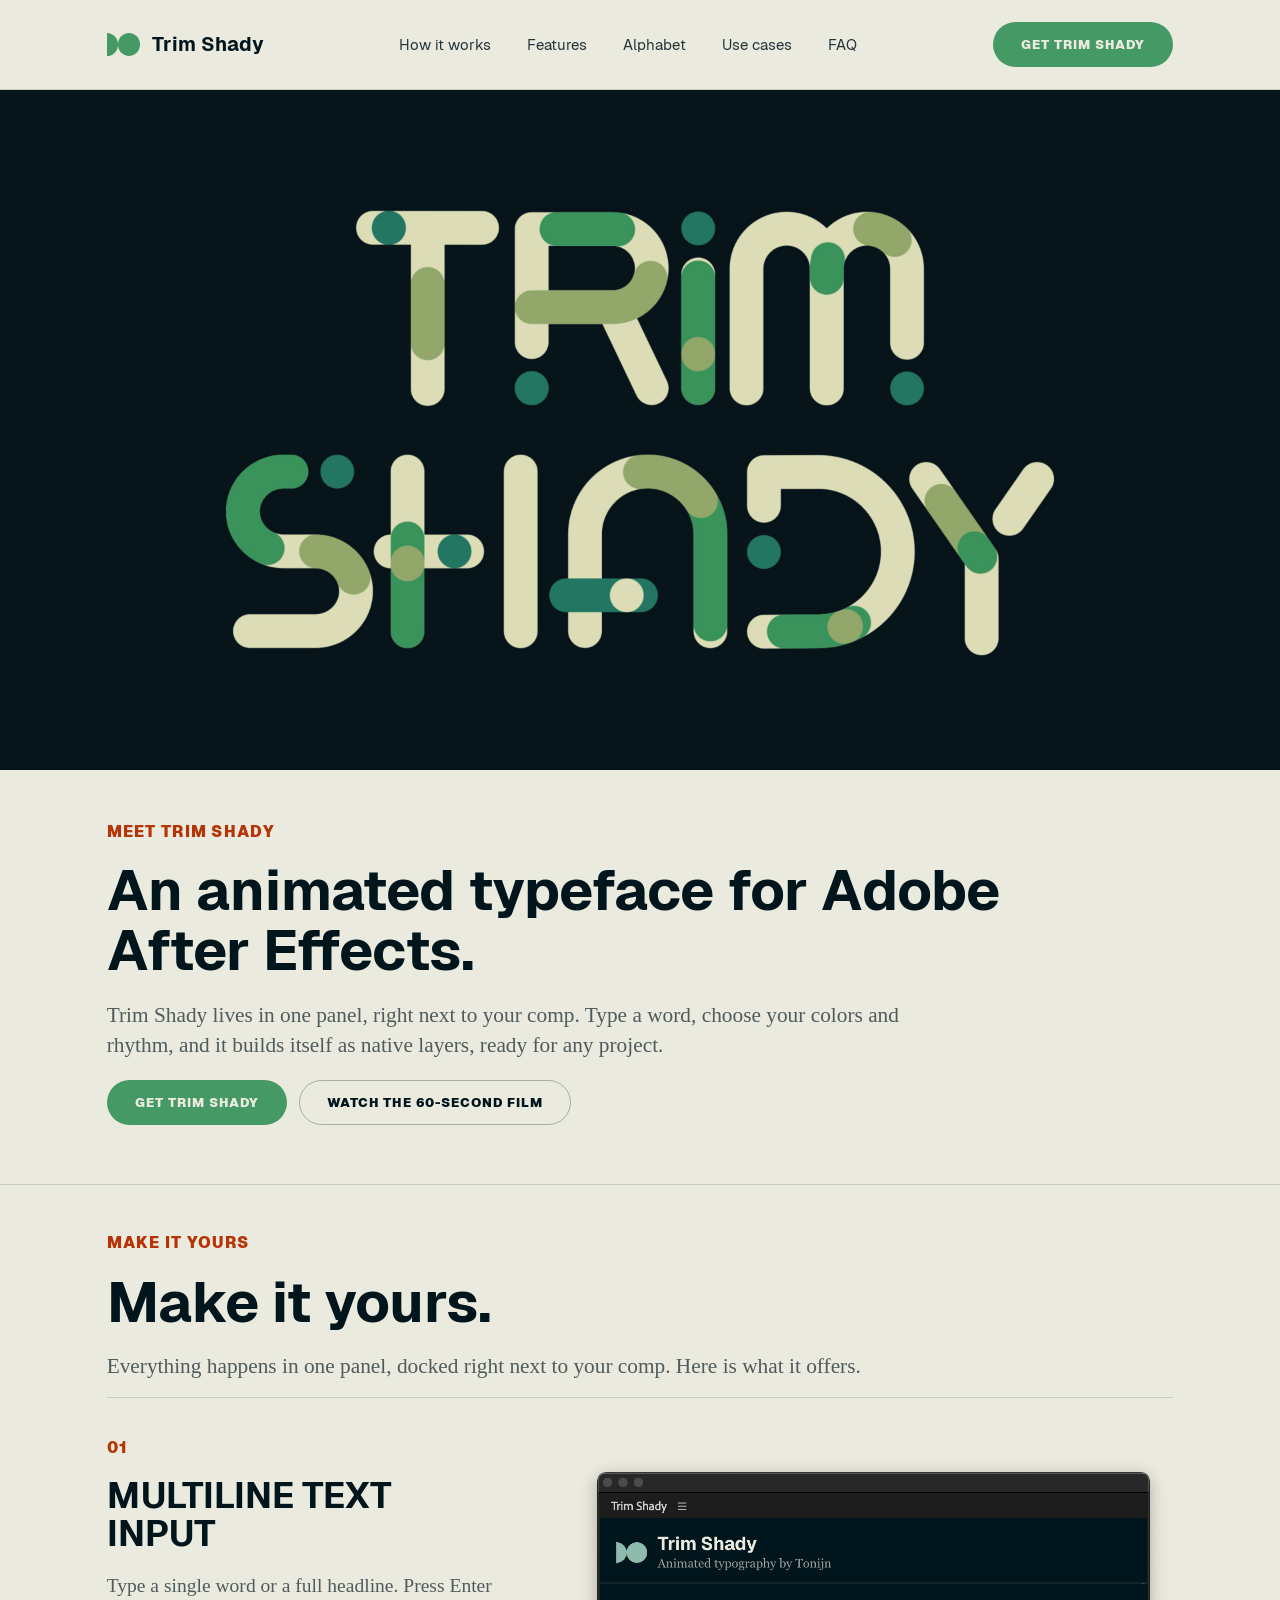
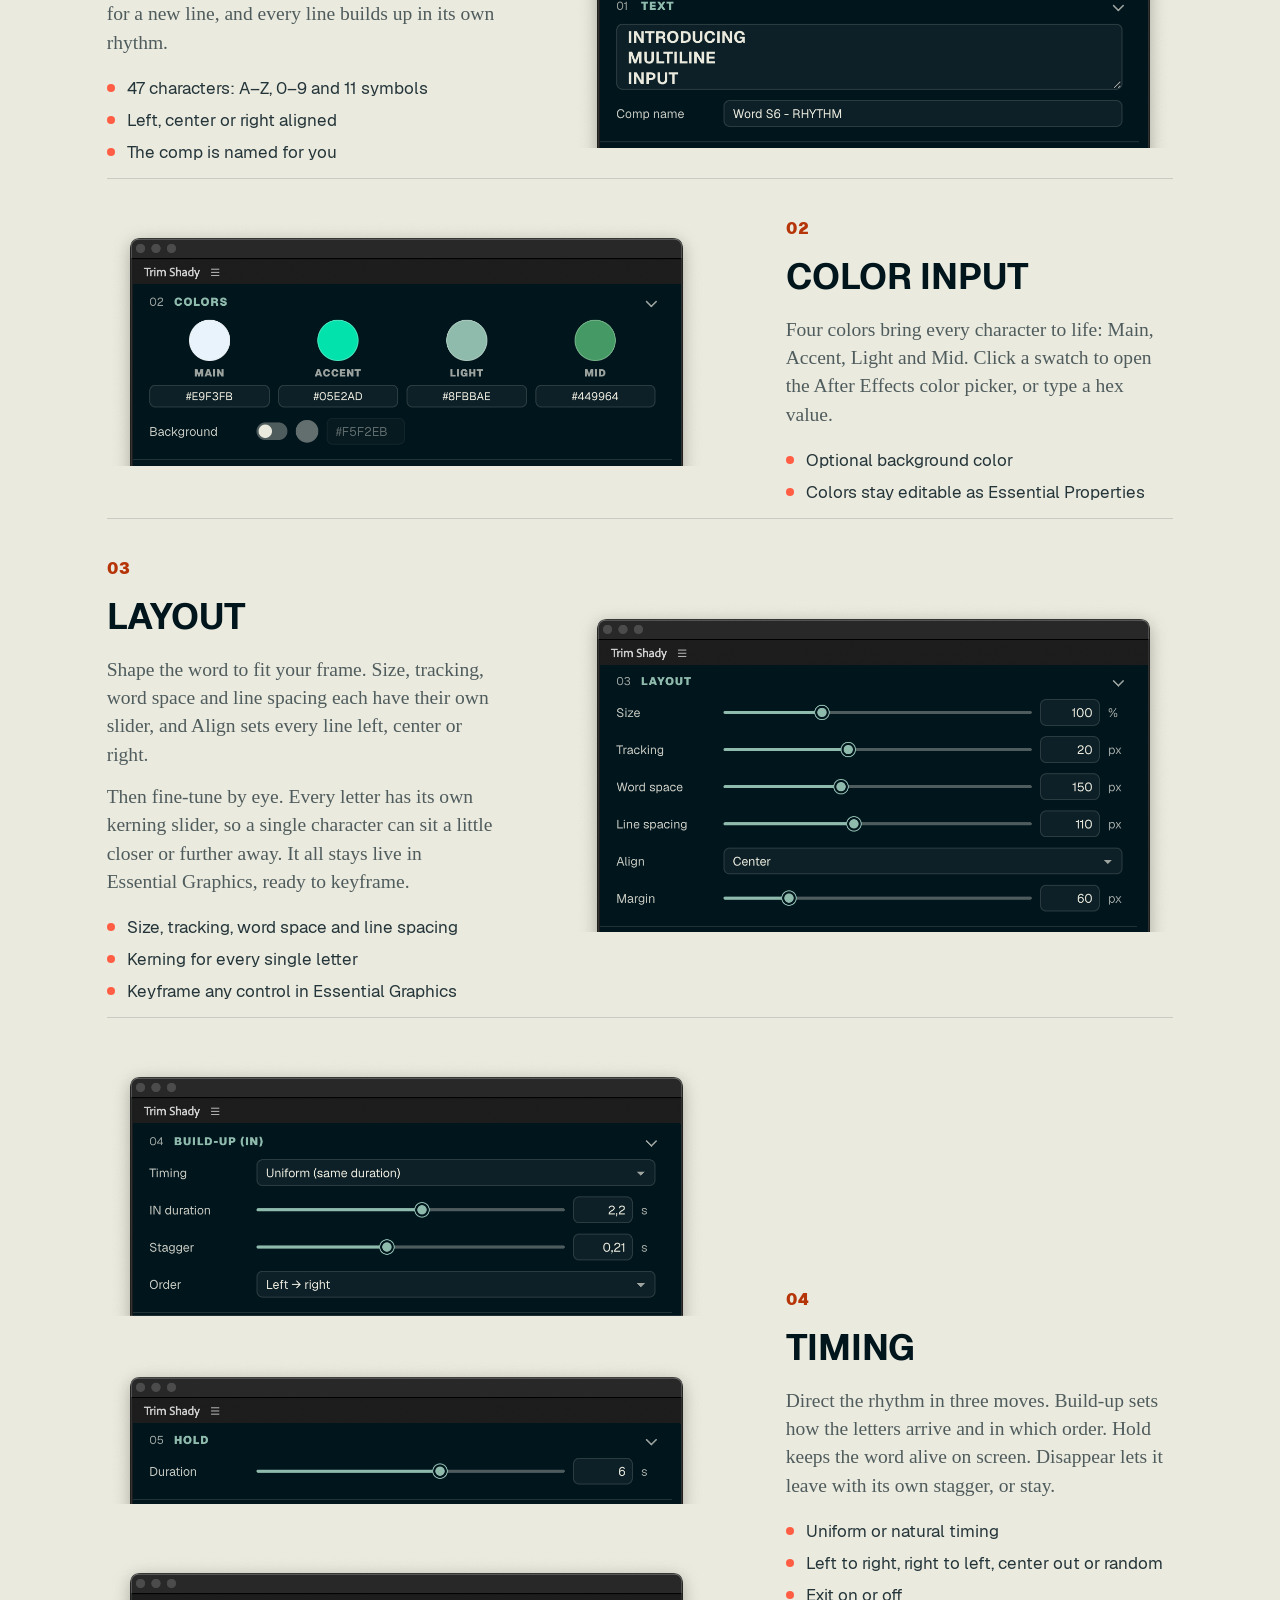
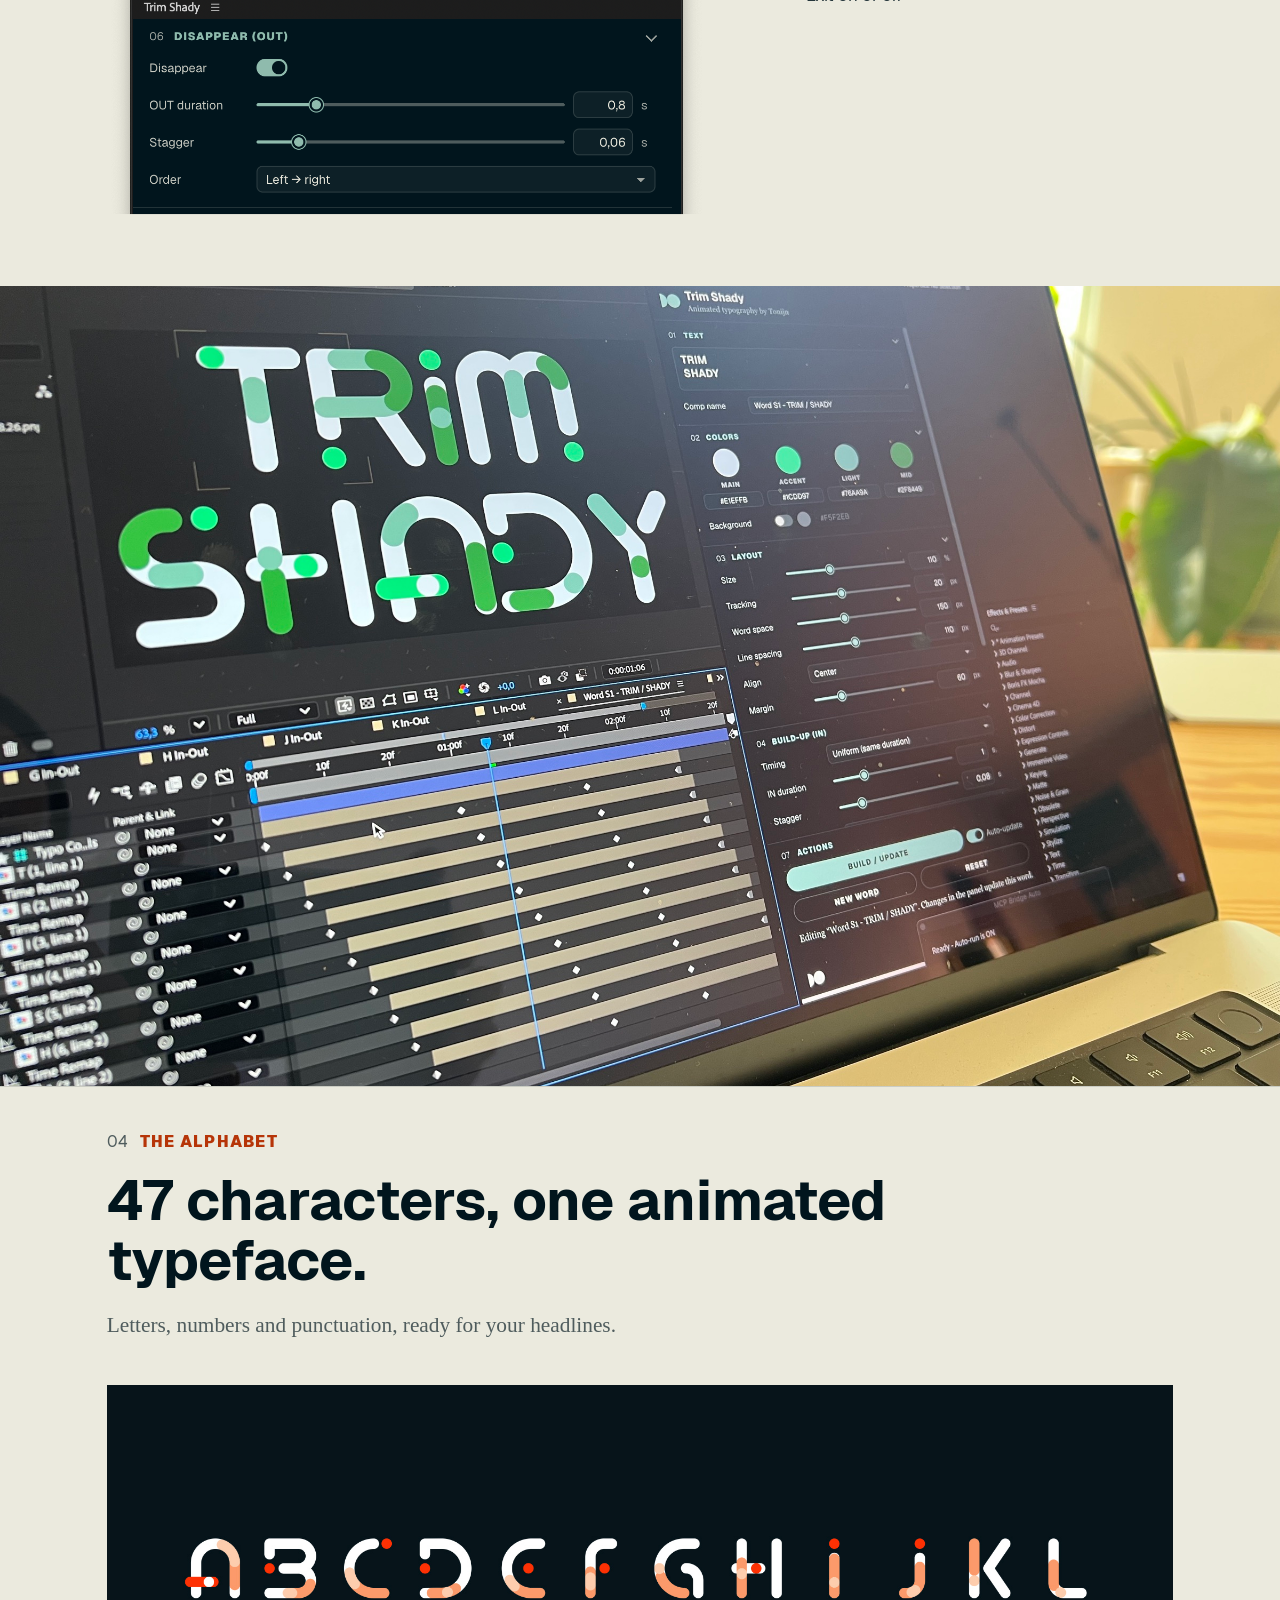
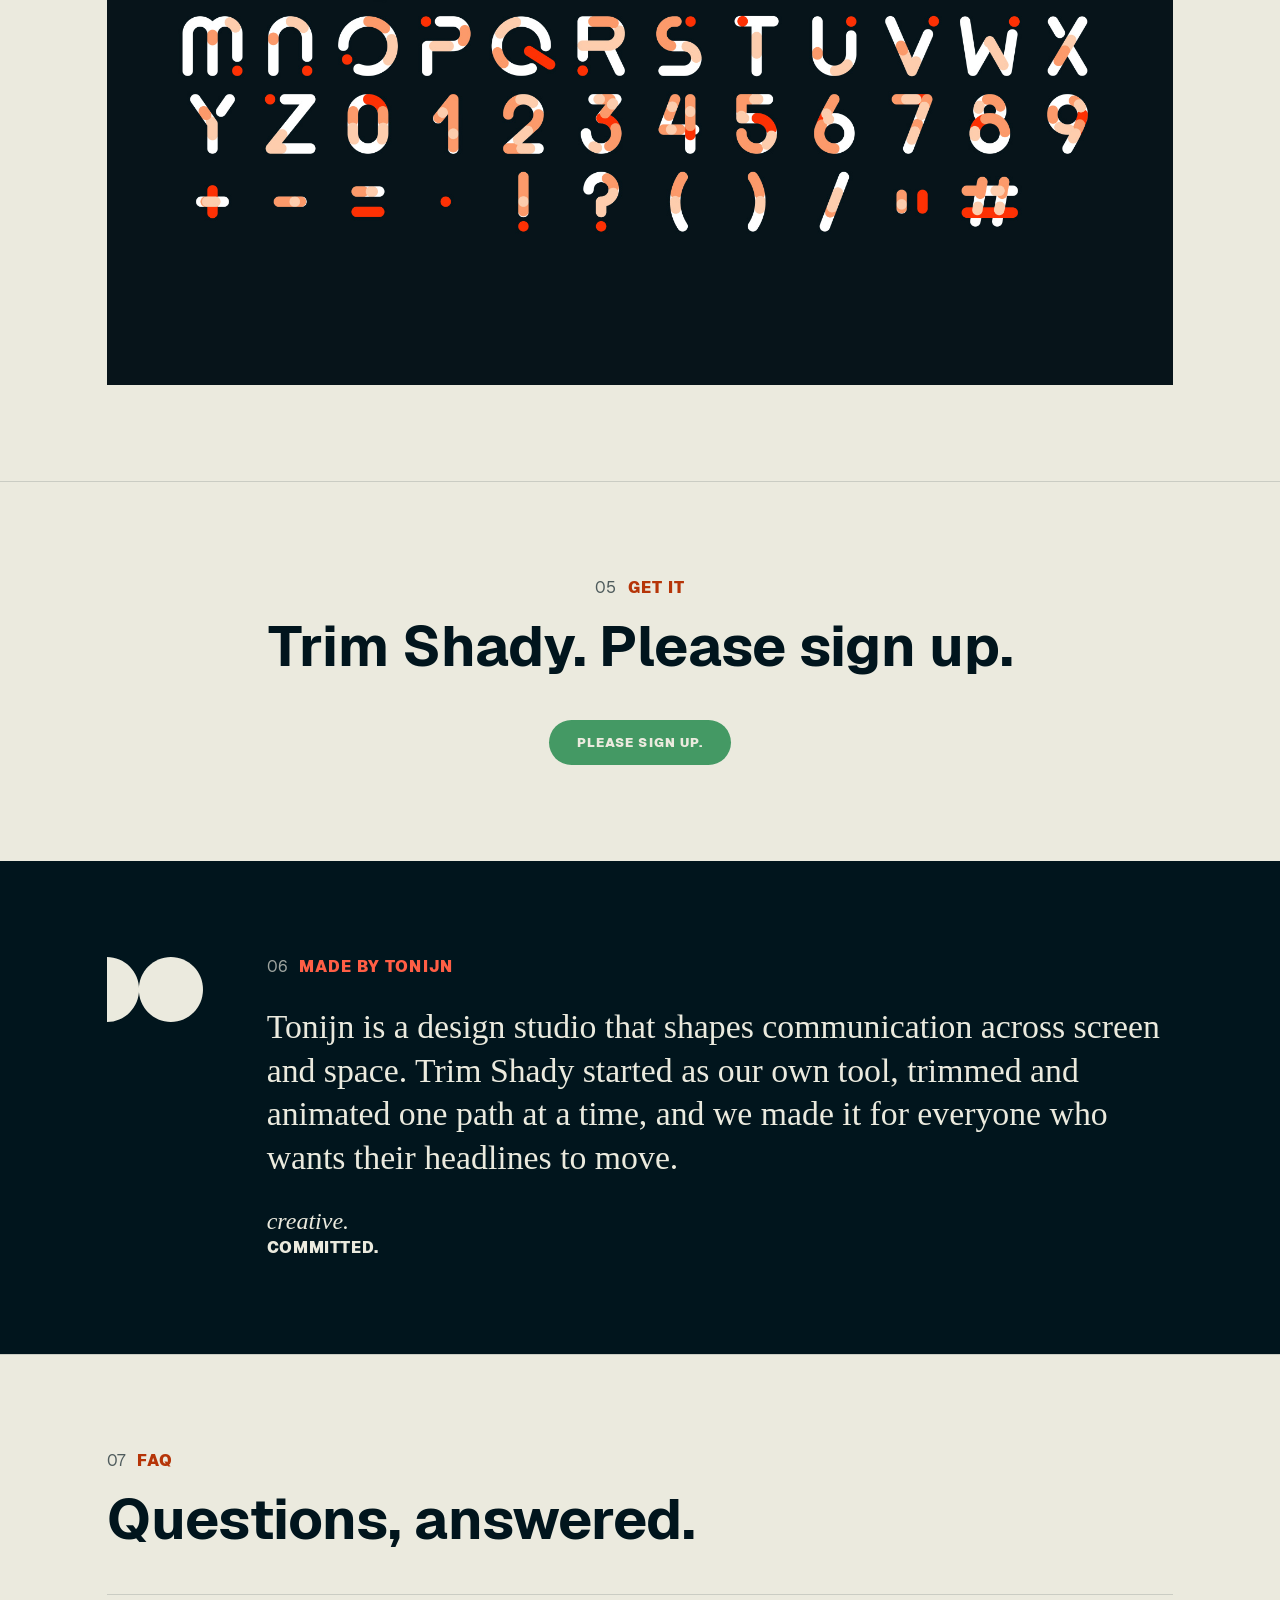
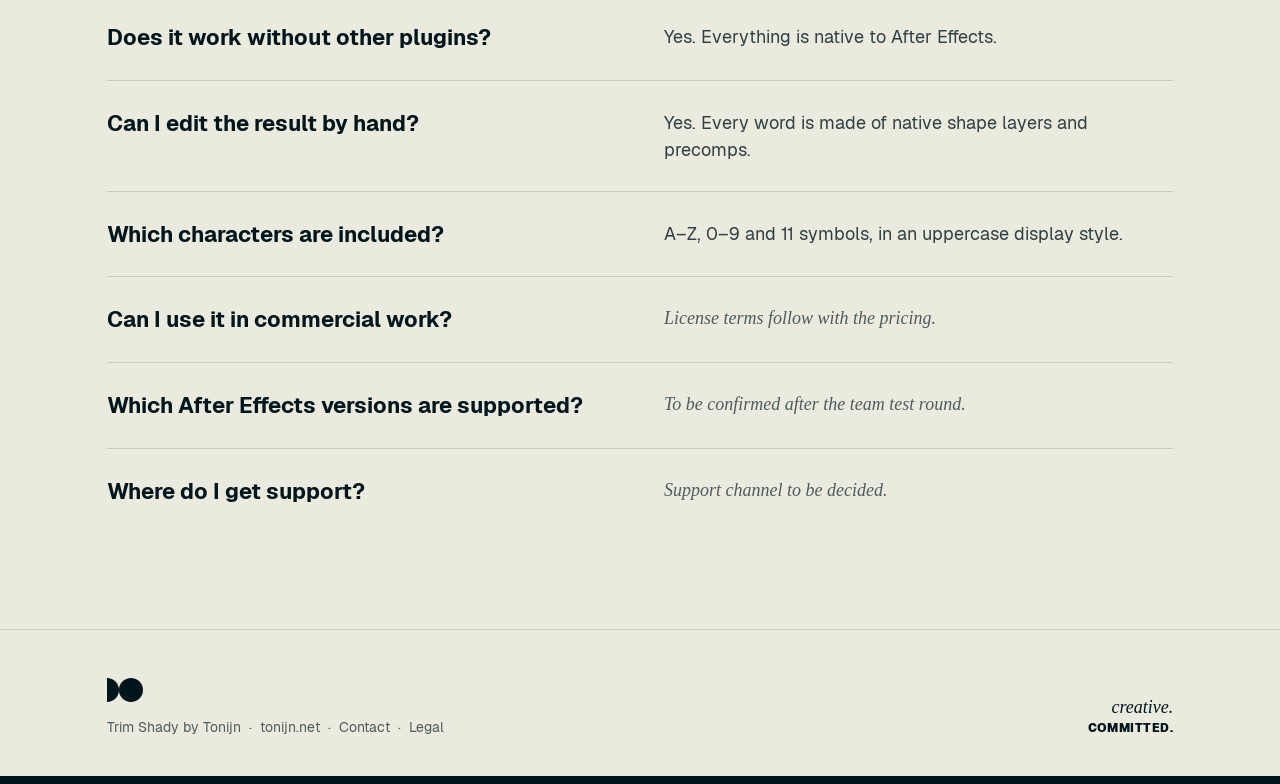
==== index.html @ 3be40950 "Trim Shady landing page prototype (from Figma Draft 02 · Light)" ====
<!doctype html>
<!--
  Trim Shady · landing page (prototype)
  Built from the Figma frame "Trim Shady · Landing page · Draft 02 · Light (default)"
  (file a56UTV2PO87DNn0kcxubo0, node 4075:2). Plain HTML/CSS/JS, no build step:
  open index.html in a browser, or publish the folder as it is (GitHub Pages).

  Scroll animations: add data-reveal="left" | "right" | "up" to an element and
  js/main.js slides it in when it scrolls into view.
  The Vimeo video is set in ONE place: VIMEO_ID at the top of js/main.js.
-->
<html lang="en">
<head>
  <meta charset="utf-8">
  <meta name="viewport" content="width=device-width, initial-scale=1">
  <!-- Prototype for the team: keep it out of search engines until it moves to tonijn.net. -->
  <meta name="robots" content="noindex, nofollow">
  <title>Trim Shady · An animated typeface for Adobe After Effects</title>
  <meta name="description" content="Trim Shady is an animated typeface for Adobe After Effects. Type a word, choose your colors and rhythm, and it builds itself as native layers.">
  <meta property="og:title" content="Trim Shady · An animated typeface for Adobe After Effects">
  <meta property="og:description" content="Type a word, choose your colors and rhythm, and it builds itself as native layers.">
  <meta property="og:image" content="img/hero-poster.jpg">
  <link rel="icon" href="img/do-mark-top.svg" type="image/svg+xml">
  <link rel="preload" href="fonts/Geist-Bold.woff2" as="font" type="font/woff2" crossorigin>
  <link rel="stylesheet" href="css/style.css">
</head>
<body>

  <!-- Top bar (sticky) -->
  <header class="topbar">
    <a class="brand" href="#top" aria-label="Trim Shady, back to top">
      <img src="img/do-mark-top.svg" width="33" height="22" alt="">
      <span>Trim Shady</span>
    </a>
    <nav class="links" aria-label="Sections">
      <a href="#meet">How it works</a>
      <a href="#make-it-yours">Features</a>
      <a href="#alphabet">Alphabet</a>
      <a href="#in-use">Use cases</a>
      <a href="#faq">FAQ</a>
    </nav>
    <a class="button" href="#get-it">Get Trim Shady</a>
  </header>

  <main id="top">

    <!-- 01 Hero: the intro film plays muted in the background (Vimeo). Until a
         video ID is set, or if Vimeo cannot load, the poster image shows. -->
    <section class="hero" aria-label="Trim Shady intro film">
      <div class="hero-media" id="hero-media">
        <img class="hero-poster" src="img/hero-poster.jpg" width="1920" height="1080" alt="The words TRIM SHADY drawn in the Trim Shady animated typeface">
      </div>
    </section>

    <!-- 02 Meet Trim Shady -->
    <section class="section meet" id="meet">
      <div class="head" data-reveal="up">
        <p class="kicker">Meet Trim Shady</p>
        <h1 class="title">An animated typeface for Adobe After Effects.</h1>
        <p class="lead">Trim Shady lives in one panel, right next to your comp. Type a word, choose your colors and rhythm, and it builds itself as native layers, ready for any project.</p>
        <div class="buttons">
          <a class="button" href="#get-it">Get Trim Shady</a>
          <a class="button ghost" id="film-link" href="#" target="_blank" rel="noopener">Watch the 60-second film</a>
        </div>
      </div>
    </section>

    <!-- 03 Make it yours: four chapters, text and panel screenshots alternate
         left and right; each side slides in from its own side. -->
    <section class="section make" id="make-it-yours">
      <div class="head" data-reveal="up">
        <p class="kicker">Make it yours</p>
        <h2 class="title">Make it yours.</h2>
        <p class="lead narrow">Everything happens in one panel, docked right next to your comp. Here is what it offers.</p>
      </div>

      <article class="chapter">
        <div class="chapter-text" data-reveal="left">
          <p class="number">01</p>
          <h3>Multiline text input</h3>
          <p>Type a single word or a full headline. Press Enter for a new line, and every line builds up in its own rhythm.</p>
          <ul class="points">
            <li>47 characters: A–Z, 0–9 and 11 symbols</li>
            <li>Left, center or right aligned</li>
            <li>The comp is named for you</li>
          </ul>
        </div>
        <div class="chapter-images" data-reveal="right">
          <img src="img/ui-text.png" width="1162" height="572" alt="The Text group of the Trim Shady panel" loading="lazy">
        </div>
      </article>

      <article class="chapter flip">
        <div class="chapter-images" data-reveal="left">
          <img src="img/ui-color.png" width="1162" height="550" alt="The Colors group with the four color roles" loading="lazy">
        </div>
        <div class="chapter-text" data-reveal="right">
          <p class="number">02</p>
          <h3>Color input</h3>
          <p>Four colors bring every character to life: Main, Accent, Light and Mid. Click a swatch to open the After Effects color picker, or type a hex value.</p>
          <ul class="points">
            <li>Optional background color</li>
            <li>Colors stay editable as Essential Properties</li>
          </ul>
        </div>
      </article>

      <article class="chapter">
        <div class="chapter-text" data-reveal="left">
          <p class="number">03</p>
          <h3>Layout</h3>
          <p>Shape the word to fit your frame. Size, tracking, word space and line spacing each have their own slider, and Align sets every line left, center or right.</p>
          <p>Then fine-tune by eye. Every letter has its own kerning slider, so a single character can sit a little closer or further away. It all stays live in Essential Graphics, ready to keyframe.</p>
          <ul class="points">
            <li>Size, tracking, word space and line spacing</li>
            <li>Kerning for every single letter</li>
            <li>Keyframe any control in Essential Graphics</li>
          </ul>
        </div>
        <div class="chapter-images" data-reveal="right">
          <img src="img/ui-layout.png" width="1162" height="700" alt="The Layout group with its sliders" loading="lazy">
        </div>
      </article>

      <article class="chapter flip">
        <div class="chapter-images stack" data-reveal="left">
          <img src="img/ui-build-up.png" width="1162" height="550" alt="The Build-up group" loading="lazy">
          <img src="img/ui-hold.png" width="1162" height="350" alt="The Hold group" loading="lazy">
          <img src="img/ui-disappear.png" width="1162" height="550" alt="The Disappear group" loading="lazy">
        </div>
        <div class="chapter-text" data-reveal="right">
          <p class="number">04</p>
          <h3>Timing</h3>
          <p>Direct the rhythm in three moves. Build-up sets how the letters arrive and in which order. Hold keeps the word alive on screen. Disappear lets it leave with its own stagger, or stay.</p>
          <ul class="points">
            <li>Uniform or natural timing</li>
            <li>Left to right, right to left, center out or random</li>
            <li>Exit on or off</li>
          </ul>
        </div>
      </article>
    </section>

    <!-- Full-width photo: Trim Shady at work -->
    <section class="photo" id="in-use" aria-label="Trim Shady at work">
      <img src="img/photo-studio.jpg" width="2400" height="1800" alt="Trim Shady at work in After Effects on a studio screen" loading="lazy" data-reveal="up">
    </section>

    <!-- 04 The alphabet -->
    <section class="section alphabet" id="alphabet">
      <div class="head" data-reveal="up">
        <p class="kicker"><span class="kicker-num">04</span>The alphabet</p>
        <h2 class="title">47 characters, one animated typeface.</h2>
        <p class="lead narrow">Letters, numbers and punctuation, ready for your headlines.</p>
      </div>
      <img class="alphabet-img" src="img/alphabet.jpg" width="1920" height="1080" alt="All 47 characters of the Trim Shady alphabet: A to Z, 0 to 9 and 11 symbols" loading="lazy" data-reveal="up">
    </section>

    <!-- 05 Get it: the sign-up form (Kit) comes here in the next step. -->
    <section class="section get" id="get-it">
      <div class="head center" data-reveal="up">
        <p class="kicker"><span class="kicker-num">05</span>Get it</p>
        <h2 class="title">Trim Shady. Please sign up.</h2>
      </div>
      <div class="signup" id="signup" data-reveal="up">
        <!-- Placeholder until the Kit form is embedded. -->
        <a class="button" href="#signup">Please sign up.</a>
      </div>
    </section>

    <!-- 06 Made by Tonijn (ink band) -->
    <section class="section tonijn" aria-labelledby="tonijn-kicker">
      <img class="tonijn-mark" src="img/do-mark-tonijn.svg" width="96" height="64" alt="" data-reveal="left">
      <div class="tonijn-copy" data-reveal="right">
        <p class="kicker" id="tonijn-kicker"><span class="kicker-num">06</span>Made by Tonijn</p>
        <p class="statement">Tonijn is a design studio that shapes communication across screen and space. Trim Shady started as our own tool, trimmed and animated one path at a time, and we made it for everyone who wants their headlines to move.</p>
        <p class="signature"><em>creative.</em><strong>COMMITTED.</strong></p>
      </div>
    </section>

    <!-- 07 FAQ -->
    <section class="section faq" id="faq">
      <div class="head" data-reveal="up">
        <p class="kicker"><span class="kicker-num">07</span>FAQ</p>
        <h2 class="title">Questions, answered.</h2>
      </div>
      <dl class="faq-list" data-reveal="up">
        <div><dt>Does it work without other plugins?</dt><dd>Yes. Everything is native to After Effects.</dd></div>
        <div><dt>Can I edit the result by hand?</dt><dd>Yes. Every word is made of native shape layers and precomps.</dd></div>
        <div><dt>Which characters are included?</dt><dd>A–Z, 0–9 and 11 symbols, in an uppercase display style.</dd></div>
        <div><dt>Can I use it in commercial work?</dt><dd class="tbd">License terms follow with the pricing.</dd></div>
        <div><dt>Which After Effects versions are supported?</dt><dd class="tbd">To be confirmed after the team test round.</dd></div>
        <div><dt>Where do I get support?</dt><dd class="tbd">Support channel to be decided.</dd></div>
      </dl>
    </section>
  </main>

  <footer class="footer">
    <div class="footer-left">
      <img src="img/do-mark-footer.svg" width="36" height="24" alt="">
      <p>Trim Shady by Tonijn &nbsp;·&nbsp; <a href="https://tonijn.net">tonijn.net</a> &nbsp;·&nbsp; Contact &nbsp;·&nbsp; Legal</p>
    </div>
    <p class="signature small"><em>creative.</em><strong>COMMITTED.</strong></p>
  </footer>
  <div class="bottom-bar" aria-hidden="true"></div>

  <script src="js/main.js"></script>
</body>
</html>
---- css/style.css ----
/* ---------------------------------------------------------------------------
   Trim Shady · landing page styles
   Values come from the Figma frame "Draft 02 · Light (default)" (1440 px wide,
   120 px side margins). Colors are the Tonijn ID variables in the frame's light
   mode; the names follow the Figma variables.
   --------------------------------------------------------------------------- */

@font-face { font-family: "Geist"; src: url("../fonts/Geist-Regular.woff2") format("woff2"); font-weight: 400; font-display: swap; }
@font-face { font-family: "Geist"; src: url("../fonts/Geist-Bold.woff2") format("woff2"); font-weight: 700; font-display: swap; }
@font-face { font-family: "Geist"; src: url("../fonts/Geist-Black.woff2") format("woff2"); font-weight: 900; font-display: swap; }

:root {
  --paper: #ebeade;        /* Neutral/white: page background */
  --ink: #01151d;          /* Neutral/900: text, the Tonijn band */
  --grey: #4f5c5d;         /* Neutral/700: body copy */
  --coral-deep: #b63508;   /* Red/700: kickers and numbers */
  --coral: #ff5e45;        /* Red/400: bullets */
  --green: #449964;        /* Green/700: buttons, DO mark */
  --line: rgba(1, 21, 29, 0.14);
  --ink-85: rgba(1, 21, 29, 0.85);
  --ink-80: rgba(1, 21, 29, 0.8);

  --gutter: clamp(20px, 8.333vw, 120px);   /* 120 px at 1440 */
  --max: 1440px;
  --sans: "Geist", system-ui, -apple-system, "Segoe UI", sans-serif;
  --serif: Georgia, "Times New Roman", serif;
}

* { box-sizing: border-box; }
html { scroll-behavior: smooth; scroll-padding-top: 96px; }
body {
  margin: 0;
  background: var(--paper);
  color: var(--ink);
  font-family: var(--sans);
  -webkit-font-smoothing: antialiased;
  overflow-x: hidden;   /* the slide-in animations start outside the viewport */
}
img { display: block; max-width: 100%; height: auto; }
a { color: inherit; }
h1, h2, h3, p, ul, dl, dd { margin: 0; }

/* ---- Buttons ------------------------------------------------------------- */
.button {
  display: inline-block;
  padding: 16px 28px;
  border-radius: 999px;
  background: var(--green);
  color: var(--paper);
  font: 900 13px/1 var(--sans);
  letter-spacing: 0.08em;
  text-transform: uppercase;
  text-decoration: none;
  white-space: nowrap;
  transition: transform 0.2s ease, background 0.2s ease;
}
.button:hover { transform: translateY(-2px); background: #3a8657; }
.button.ghost { background: transparent; color: var(--ink); border: 1px solid rgba(1, 21, 29, 0.28); padding: 15px 27px; }
.button.ghost:hover { background: rgba(1, 21, 29, 0.05); }

/* ---- Top bar ------------------------------------------------------------- */
.topbar {
  position: sticky; top: 0; z-index: 10;
  display: flex; align-items: center; justify-content: space-between; gap: 24px;
  padding: 22px var(--gutter);
  background: var(--paper);
  border-bottom: 1px solid var(--line);
}
.brand { display: flex; align-items: center; gap: 12px; text-decoration: none; font: 700 20px/1 var(--sans); }
.links { display: flex; gap: 36px; font-size: 15px; color: var(--ink-85); }
.links a { text-decoration: none; }
.links a:hover { color: var(--ink); text-decoration: underline; text-underline-offset: 4px; }

/* ---- Hero ---------------------------------------------------------------- */
.hero { background: var(--ink); }
.hero-media { position: relative; height: min(680px, 56.25vw); overflow: hidden; }
.hero-poster, .hero-media iframe {
  position: absolute; top: 50%; left: 50%;
  width: 100%; height: 100%;
  object-fit: cover;
  transform: translate(-50%, -50%);
}
/* Vimeo's background player keeps 16:9; make it cover the hero like the poster. */
.hero-media iframe { border: 0; width: max(100%, 177.78vh); height: max(100%, 56.25vw); pointer-events: none; }
.hero-media.playing .hero-poster { opacity: 0; transition: opacity 0.6s ease; }

/* ---- Sections ------------------------------------------------------------ */
.section { padding: 96px var(--gutter); border-top: 1px solid var(--line); max-width: none; }
.hero + .section { border-top: 0; }
.meet { padding-top: 52px; padding-bottom: 59px; }
.make { padding-top: 48px; padding-bottom: 48px; }
.alphabet { padding-top: 45px; }

.head { display: flex; flex-direction: column; gap: 20px; align-items: flex-start; }
.head.center { align-items: center; text-align: center; }
.kicker {
  display: flex; gap: 12px;
  font: 900 16px/1.2 var(--sans);
  letter-spacing: 0.08em; text-transform: uppercase;
  color: var(--coral-deep);
}
.kicker-num { font-weight: 400; letter-spacing: 0; color: var(--grey); }
.title { font: 700 clamp(40px, 4.444vw, 64px)/1.05 var(--sans); max-width: 1000px; }
.lead { font: 400 clamp(19px, 1.667vw, 24px)/1.4 var(--serif); color: var(--grey); max-width: 820px; }
.lead.narrow { max-width: 760px; }
.buttons { display: flex; flex-wrap: wrap; gap: 12px; }

/* ---- Make it yours: chapters --------------------------------------------- */
.make .head { margin-bottom: 15px; }
.chapter {
  display: flex; align-items: center; gap: 80px;
  padding-top: 40px; margin-top: 15px;
  border-top: 1px solid var(--line);
}
.chapter-text { flex: 0 1 440px; display: flex; flex-direction: column; gap: 20px; }
.chapter-images { flex: 0 1 680px; display: flex; flex-direction: column; gap: 16px; }
.chapter .number { font: 900 16px/1.2 var(--sans); letter-spacing: 0.06em; color: var(--coral-deep); }
.chapter h3 { font: 700 clamp(30px, 2.778vw, 40px)/1.05 var(--sans); text-transform: uppercase; }
.chapter-text > p:not(.number) { font: 400 clamp(18px, 1.528vw, 22px)/1.45 var(--serif); color: var(--grey); }
.chapter-text > p + p:not(.number) { margin-top: -6px; }   /* paragraphs in one block: 14 px apart */
.points { list-style: none; padding: 0; display: flex; flex-direction: column; gap: 10px; font-size: 17px; color: var(--ink-85); }
.points li { display: flex; align-items: center; gap: 12px; }
.points li::before { content: ""; flex: none; width: 8px; height: 8px; border-radius: 50%; background: var(--coral); }

/* ---- Photo --------------------------------------------------------------- */
.photo { height: min(800px, 75vw); overflow: hidden; }
.photo img { width: 100%; height: 100%; object-fit: cover; }

/* ---- Alphabet ------------------------------------------------------------ */
.alphabet { display: flex; flex-direction: column; gap: 44px; }
.alphabet-img { width: 100%; max-width: 1200px; }

/* ---- Get it -------------------------------------------------------------- */
.get { display: flex; flex-direction: column; align-items: center; gap: 44px; }

/* ---- Made by Tonijn (ink band) ------------------------------------------- */
.tonijn { display: flex; gap: 64px; align-items: flex-start; background: var(--ink); color: var(--paper); border-top: 0; }
.tonijn-mark { flex: none; }
.tonijn-copy { display: flex; flex-direction: column; gap: 28px; }
.tonijn .kicker-num { color: #9da39e; }
.tonijn .kicker { color: var(--coral); }
.statement { font: 400 clamp(26px, 2.639vw, 38px)/1.3 var(--serif); }
.signature { display: flex; flex-direction: column; gap: 2px; line-height: 1.1; }
.signature em { font: italic 24px var(--serif); }
.signature strong { font: 900 16px var(--sans); letter-spacing: 0.04em; }
.signature.small { align-items: flex-end; }
.signature.small em { font-size: 18px; }
.signature.small strong { font-size: 12px; }

/* ---- FAQ ----------------------------------------------------------------- */
.faq { display: flex; flex-direction: column; gap: 44px; }
.faq-list > div { display: flex; gap: 48px; padding: 28px 0; border-top: 1px solid var(--line); }
.faq-list dt { flex: 1 1 0; font: 700 22px/1.3 var(--sans); }
.faq-list dd { flex: 1 1 0; font: 400 18px/1.5 var(--sans); color: var(--ink-80); }
.faq-list dd.tbd { font: italic 18px/1.5 var(--serif); color: var(--grey); }

/* ---- Footer -------------------------------------------------------------- */
.footer {
  display: flex; align-items: flex-end; justify-content: space-between; gap: 24px;
  padding: 48px var(--gutter) 40px;
  border-top: 1px solid var(--line);
}
.footer-left { display: flex; flex-direction: column; gap: 16px; font-size: 14px; color: var(--grey); }
.footer a { text-decoration: none; }
.footer a:hover { text-decoration: underline; }
.bottom-bar { height: 8px; background: var(--ink); }

/* ---- Scroll reveal --------------------------------------------------------
   Elements with data-reveal start shifted and transparent; js/main.js adds
   .is-visible when they scroll into view. Without JavaScript, or with reduced
   motion, everything is simply visible (the .js class is set by main.js). */
.js [data-reveal] { opacity: 0; transition: opacity 0.8s ease, transform 0.8s cubic-bezier(0.2, 0.7, 0.2, 1); }
.js [data-reveal="left"]  { transform: translateX(-80px); }
.js [data-reveal="right"] { transform: translateX(80px); }
.js [data-reveal="up"]    { transform: translateY(60px); }
.js [data-reveal].is-visible { opacity: 1; transform: none; }
@media (prefers-reduced-motion: reduce) {
  html { scroll-behavior: auto; }
  .js [data-reveal] { opacity: 1; transform: none; transition: none; }
}

/* ---- Smaller screens ------------------------------------------------------ */
@media (max-width: 1100px) {
  .links { display: none; }
  .chapter { gap: 48px; }
}
@media (max-width: 800px) {
  .chapter, .chapter.flip { flex-direction: column; align-items: stretch; gap: 32px; }
  .chapter.flip .chapter-text { order: -1; }   /* text first on phones */
  .chapter-text, .chapter-images { flex: none; }
  .tonijn { flex-direction: column; gap: 32px; }
  .faq-list > div { flex-direction: column; gap: 8px; }
  .footer { flex-direction: column; align-items: flex-start; }
  .signature.small { align-items: flex-start; }
  .topbar .button { padding: 12px 18px; }
  /* On phones, slide everything in from below: side slides look cramped. */
  .js [data-reveal="left"], .js [data-reveal="right"] { transform: translateY(40px); }
}
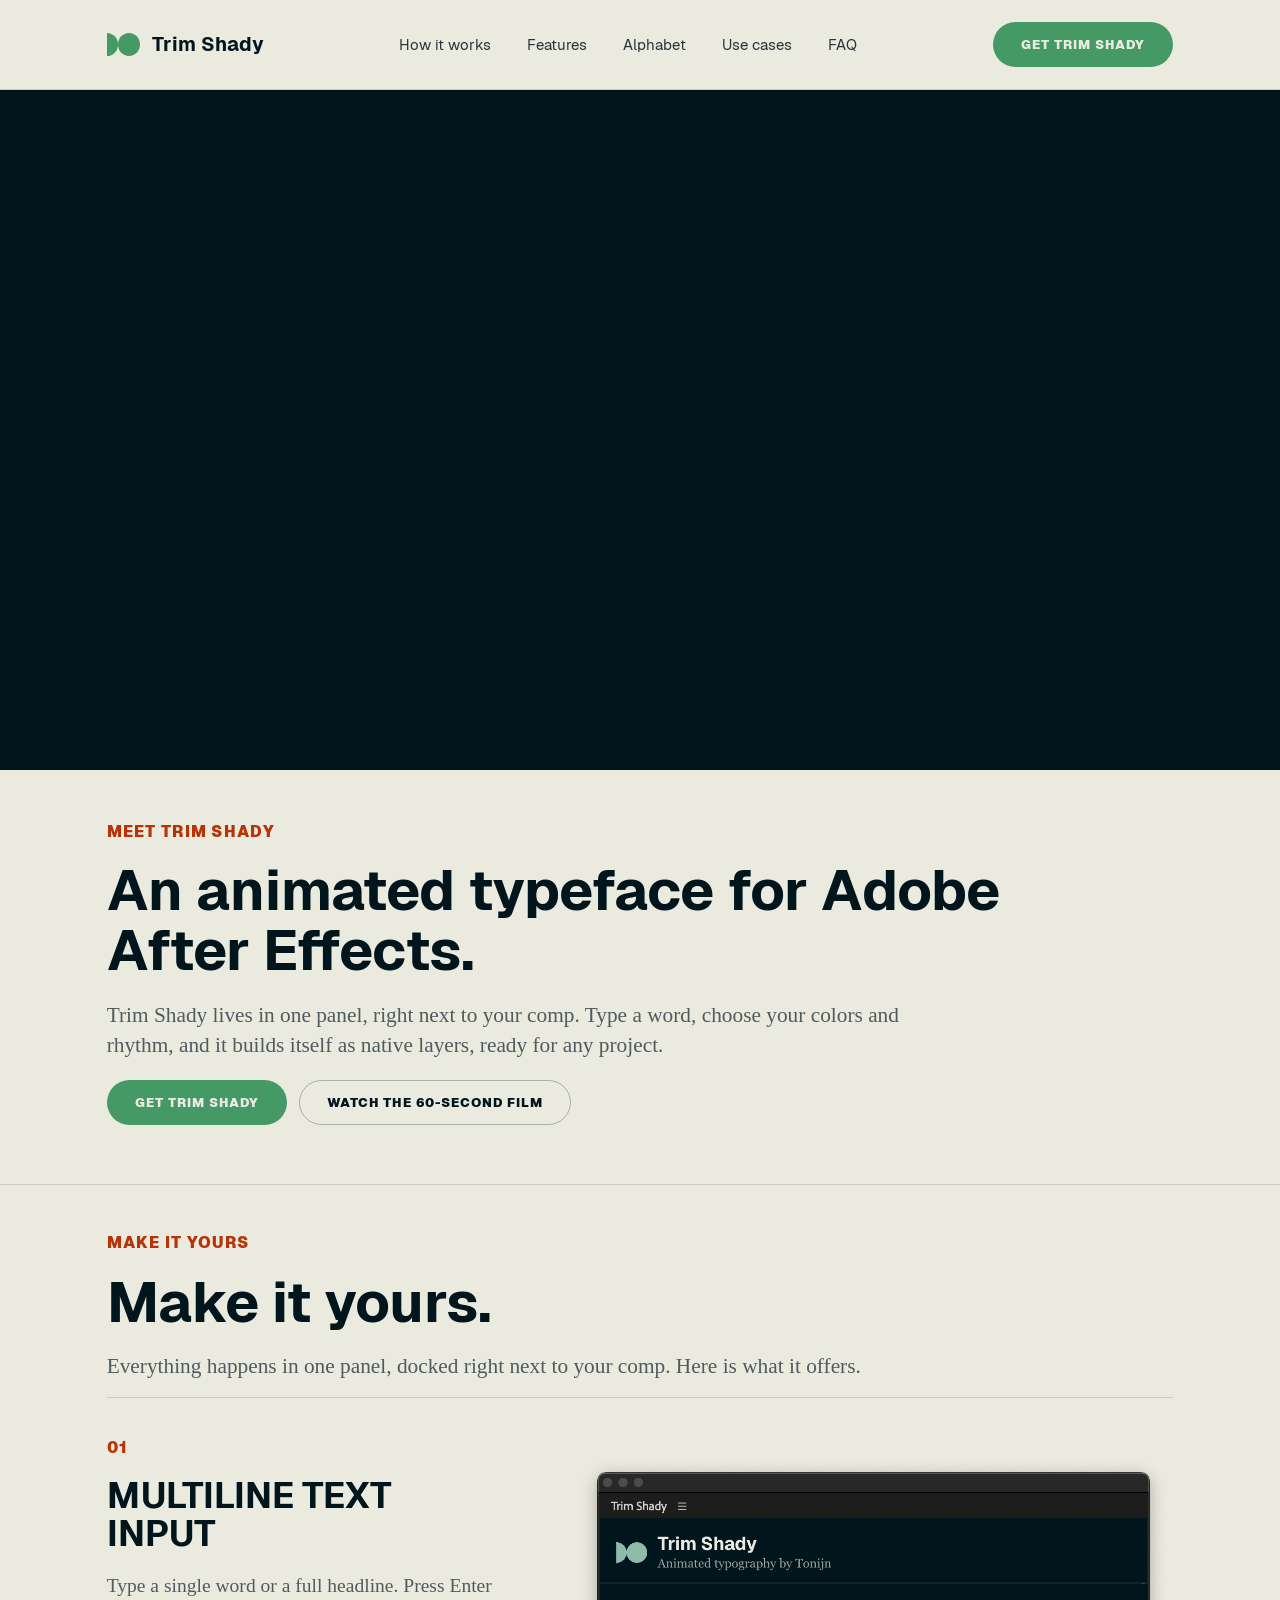
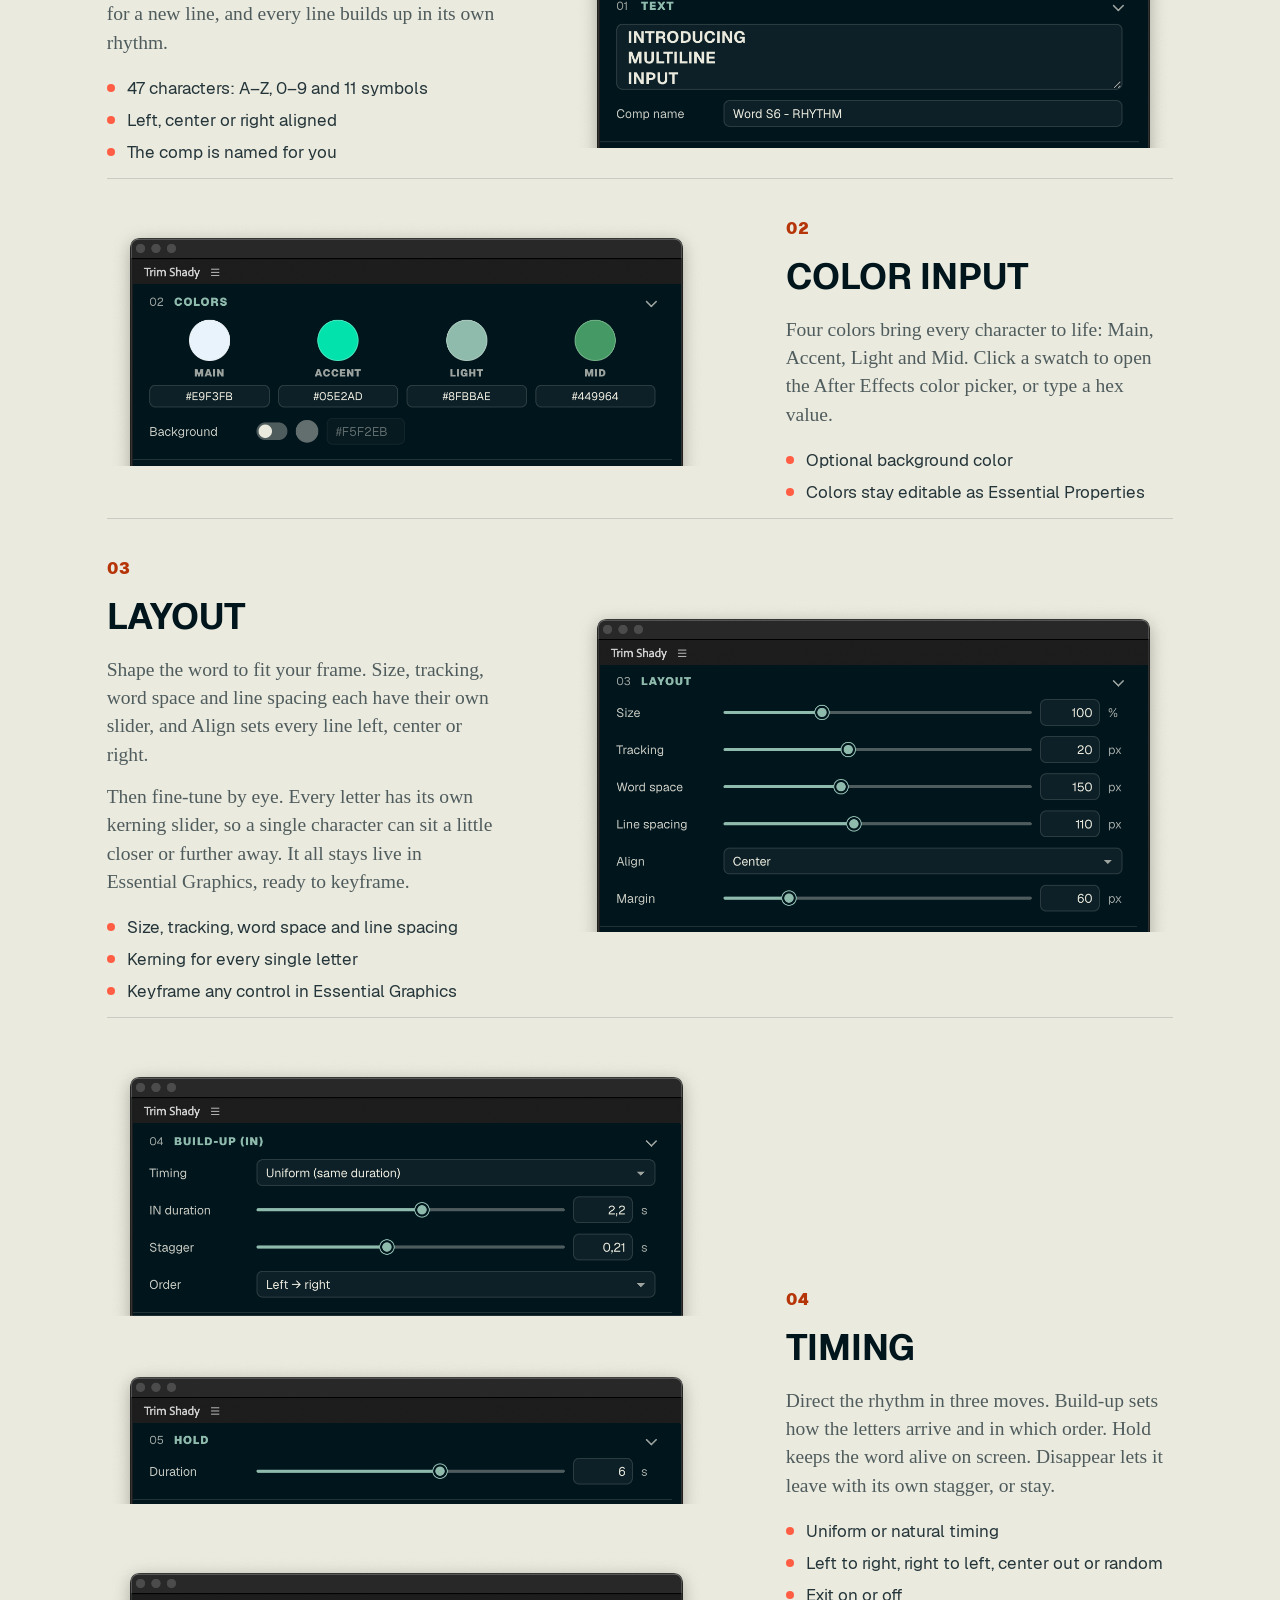
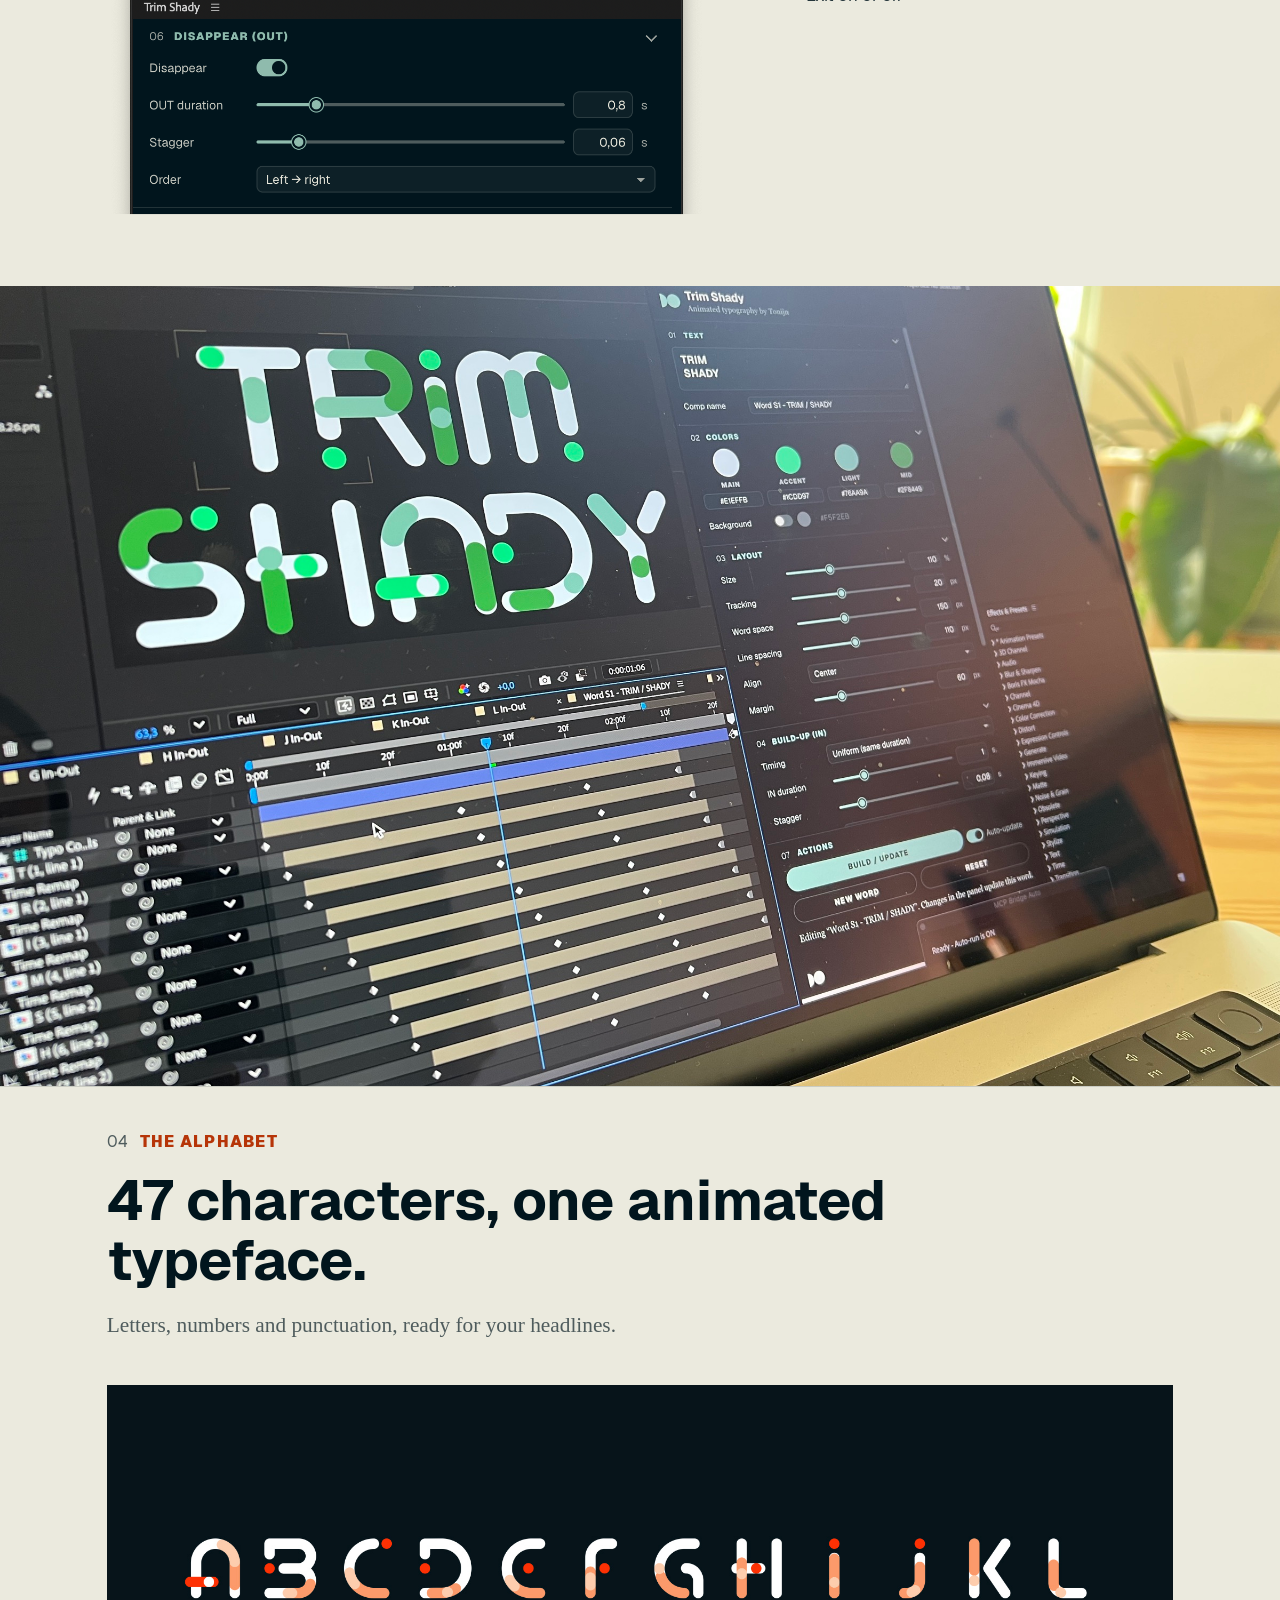
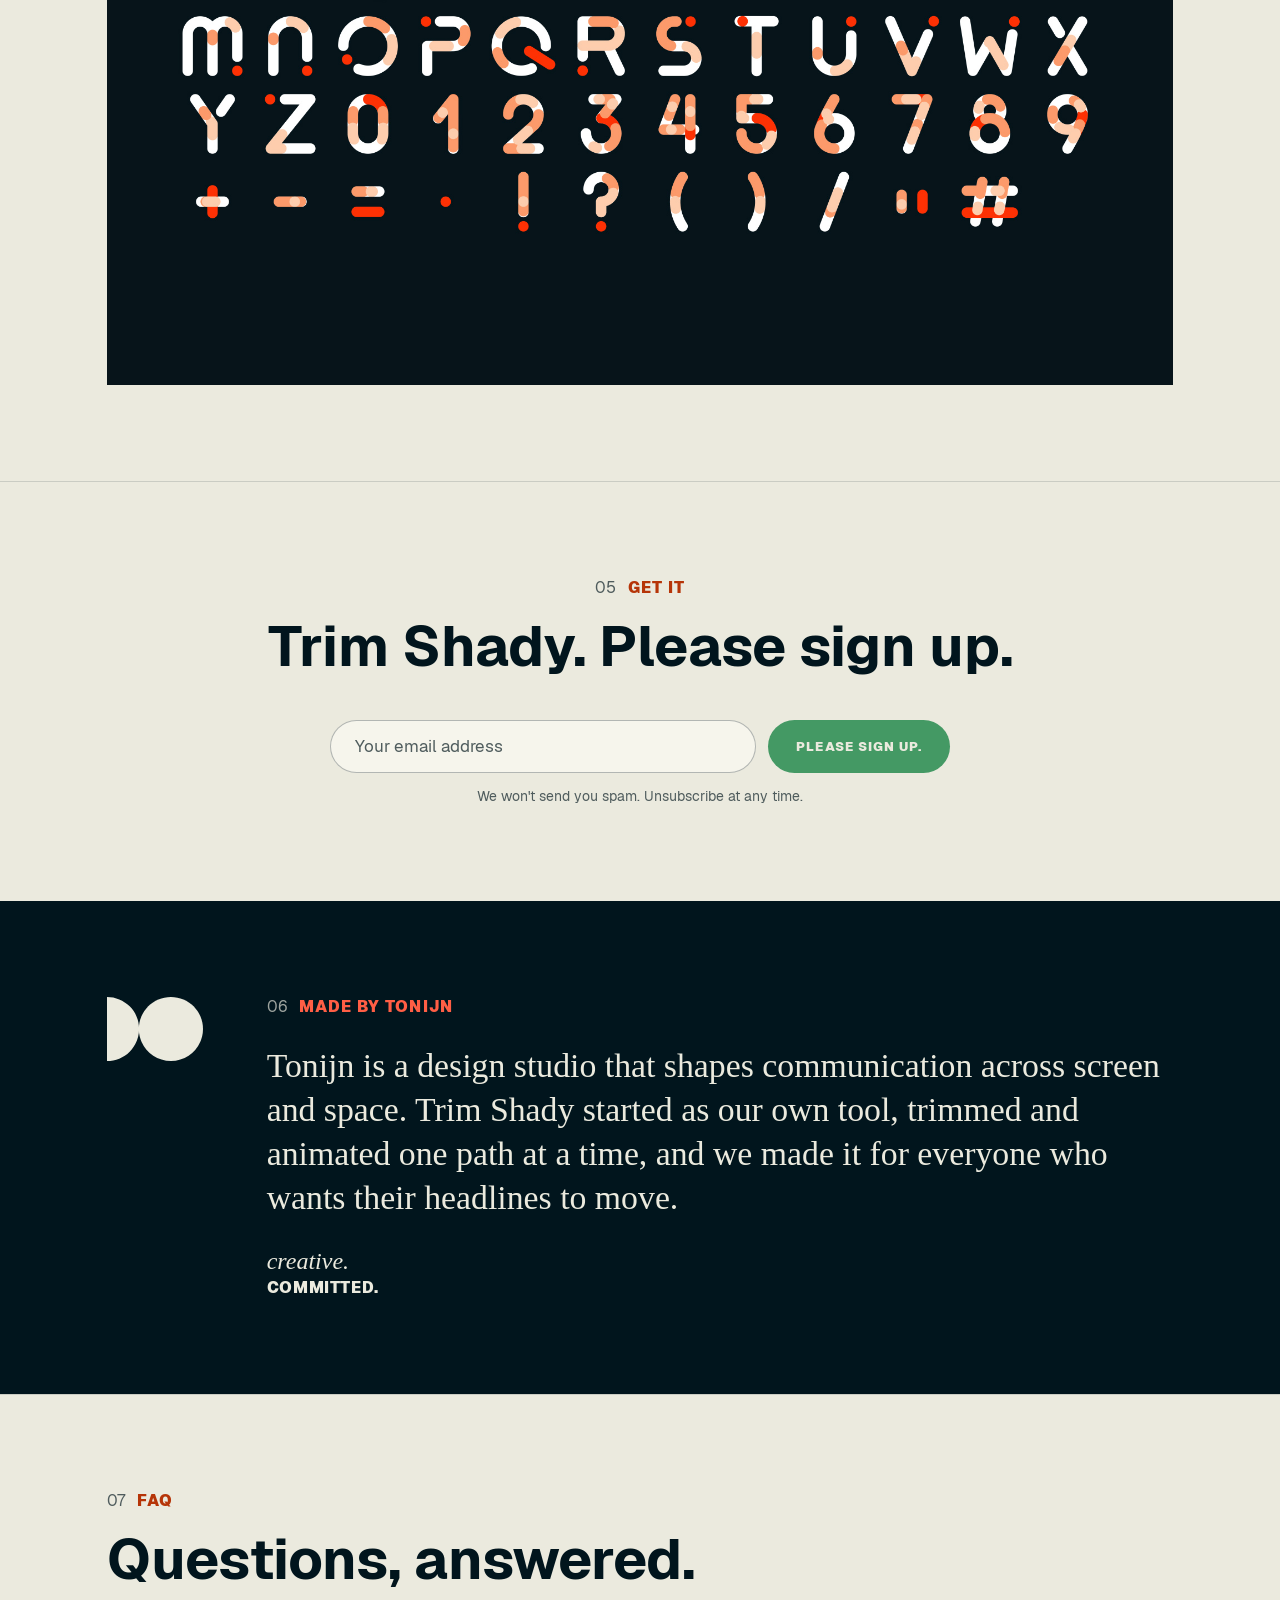
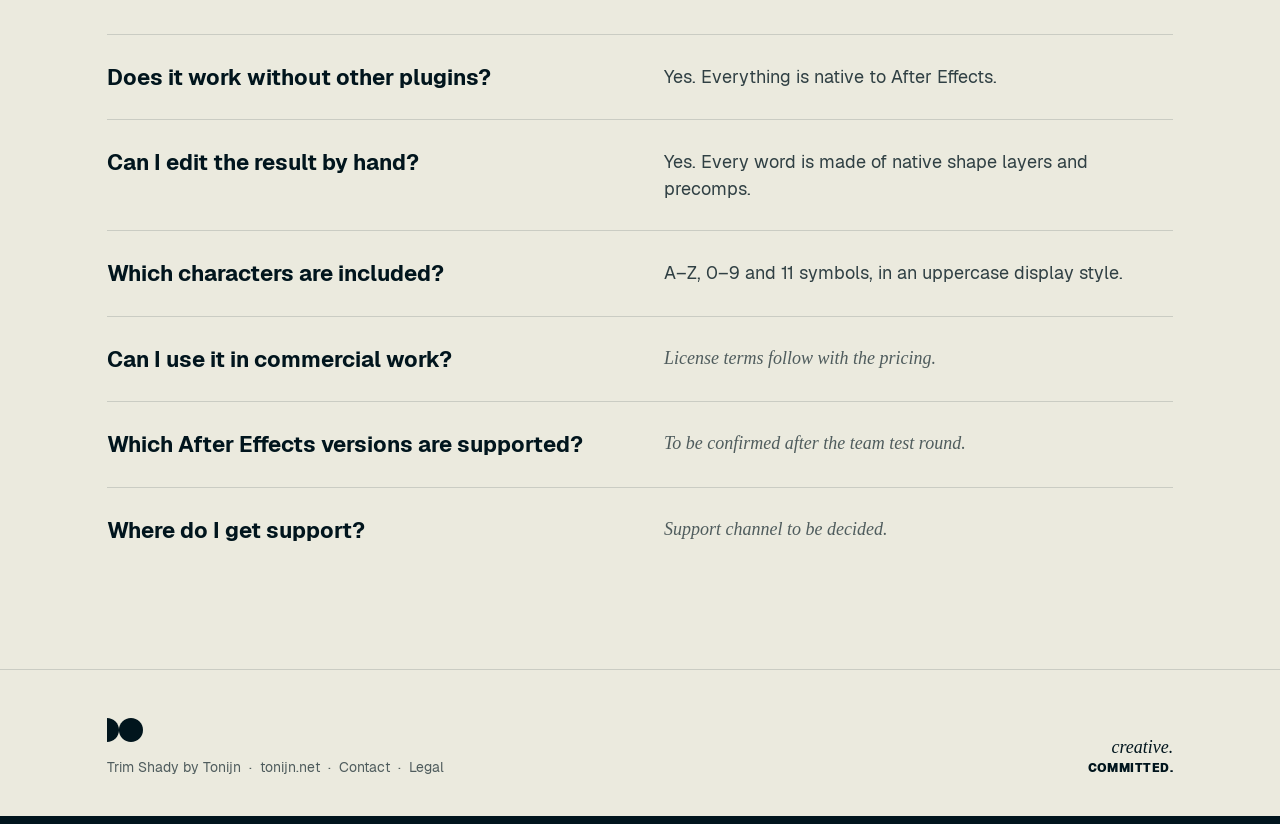
==== commit e8e05d52: "Sign-up form (Kit)" ====
--- a/index.html
+++ b/index.html
@@ -162,9 +162,29 @@
         <p class="kicker"><span class="kicker-num">05</span>Get it</p>
         <h2 class="title">Trim Shady. Please sign up.</h2>
       </div>
+      <!-- Kit (ConvertKit) inline form 10005065. Kit's own markup and styles are
+           replaced by ours, but the attributes Kit's script (ck.5.js) relies on are
+           kept: class "formkit-form", data-sv-form, data-uid, data-options and the
+           data-element="errors | fields | submit" parts. The script then sends the
+           address without leaving the page and shows Kit's success message in the
+           "errors" list (as a .formkit-alert-success item). Without JavaScript the
+           form still posts to Kit directly. Double opt-in: Kit emails a
+           confirmation link. Settings (success text, tag) live in Kit, not here. -->
       <div class="signup" id="signup" data-reveal="up">
-        <!-- Placeholder until the Kit form is embedded. -->
-        <a class="button" href="#signup">Please sign up.</a>
+        <form class="formkit-form signup-form" action="https://app.kit.com/forms/10005065/subscriptions" method="post"
+              data-sv-form="10005065" data-uid="9677f10a05" data-format="inline" data-version="5"
+              data-options='{"settings":{"after_subscribe":{"action":"message","success_message":"Thanks! Now check your inbox to confirm your sign-up.","redirect_url":""},"modal":{"trigger":"timer","scroll_percentage":null,"timer":5,"devices":"all","show_once_every":15},"powered_by":{"show":false},"recaptcha":{"enabled":false},"return_visitor":{"action":"show","custom_content":""},"slide_in":{"display_in":"bottom_right","trigger":"timer","scroll_percentage":null,"timer":5,"devices":"all","show_once_every":15},"sticky_bar":{"display_in":"top","trigger":"timer","scroll_percentage":null,"timer":5,"devices":"all","show_once_every":15}},"version":"5"}'>
+          <ul class="formkit-alert formkit-alert-error" data-element="errors" data-group="alert"></ul>
+          <div class="signup-fields formkit-fields" data-element="fields" data-stacked="false">
+            <label class="visually-hidden" for="signup-email">Email address</label>
+            <input class="formkit-input" id="signup-email" name="email_address" type="email" placeholder="Your email address" autocomplete="email" required>
+            <button class="button formkit-submit" data-element="submit" type="submit">
+              <span class="formkit-spinner"><span></span><span></span><span></span></span>
+              <span class="label">Please sign up.</span>
+            </button>
+          </div>
+          <p class="signup-note">We won't send you spam. Unsubscribe at any time.</p>
+        </form>
       </div>
     </section>
 
@@ -205,5 +225,7 @@
   <div class="bottom-bar" aria-hidden="true"></div>
 
   <script src="js/main.js"></script>
+  <!-- Kit's form script: submits the sign-up form in place (see section 05). -->
+  <script src="https://f.convertkit.com/ckjs/ck.5.js" defer></script>
 </body>
 </html>
--- a/css/style.css
+++ b/css/style.css
@@ -133,6 +133,37 @@
 /* ---- Get it -------------------------------------------------------------- */
 .get { display: flex; flex-direction: column; align-items: center; gap: 44px; }
 
+/* Sign-up form (Kit). Pill-shaped field and button, like the page's buttons. */
+.signup { width: 100%; max-width: 620px; }
+.signup-fields { display: flex; gap: 12px; }
+.signup .formkit-input {
+  flex: 1 1 auto; min-width: 0;
+  padding: 15px 24px;
+  border: 1px solid rgba(1, 21, 29, 0.28); border-radius: 999px;
+  background: #f6f5ec; color: var(--ink);
+  font: 400 17px/1.2 var(--sans);
+}
+.signup .formkit-input::placeholder { color: var(--grey); opacity: 1; }
+.signup .formkit-input:focus { outline: 2px solid var(--green); outline-offset: 2px; border-color: var(--green); }
+.signup .formkit-submit { position: relative; border: 0; cursor: pointer; flex: none; }
+.signup-note { margin-top: 14px; text-align: center; font-size: 14px; color: var(--grey); }
+.visually-hidden { position: absolute; width: 1px; height: 1px; overflow: hidden; clip: rect(0 0 0 0); white-space: nowrap; }
+
+/* Kit's messages: errors and the success message appear in this list. */
+.signup .formkit-alert { list-style: none; margin: 0 0 16px; padding: 14px 20px; border-radius: 16px; text-align: center; font-size: 16px; }
+.signup .formkit-alert:empty { display: none; }
+.signup .formkit-alert-error { background: rgba(182, 53, 8, 0.08); color: var(--coral-deep); }
+.signup .formkit-alert-success { background: rgba(68, 153, 100, 0.14); color: #2d6b44; font-weight: 700; }
+
+/* Kit's loading dots inside the button while the address is sent. */
+.signup .formkit-spinner { position: absolute; inset: 0; display: none; align-items: center; justify-content: center; gap: 6px; }
+.signup .formkit-spinner span { width: 8px; height: 8px; border-radius: 50%; background: var(--paper); animation: signup-dot 1.4s infinite ease-in-out both; }
+.signup .formkit-spinner span:nth-child(1) { animation-delay: -0.32s; }
+.signup .formkit-spinner span:nth-child(2) { animation-delay: -0.16s; }
+.signup .formkit-submit[data-active] .formkit-spinner { display: flex; }
+.signup .formkit-submit[data-active] .label { visibility: hidden; }
+@keyframes signup-dot { 0%, 80%, 100% { transform: scale(0); } 40% { transform: scale(1); } }
+
 /* ---- Made by Tonijn (ink band) ------------------------------------------- */
 .tonijn { display: flex; gap: 64px; align-items: flex-start; background: var(--ink); color: var(--paper); border-top: 0; }
 .tonijn-mark { flex: none; }
@@ -193,6 +224,7 @@
   .footer { flex-direction: column; align-items: flex-start; }
   .signature.small { align-items: flex-start; }
   .topbar .button { padding: 12px 18px; }
+  .signup-fields { flex-direction: column; }
   /* On phones, slide everything in from below: side slides look cramped. */
   .js [data-reveal="left"], .js [data-reveal="right"] { transform: translateY(40px); }
 }
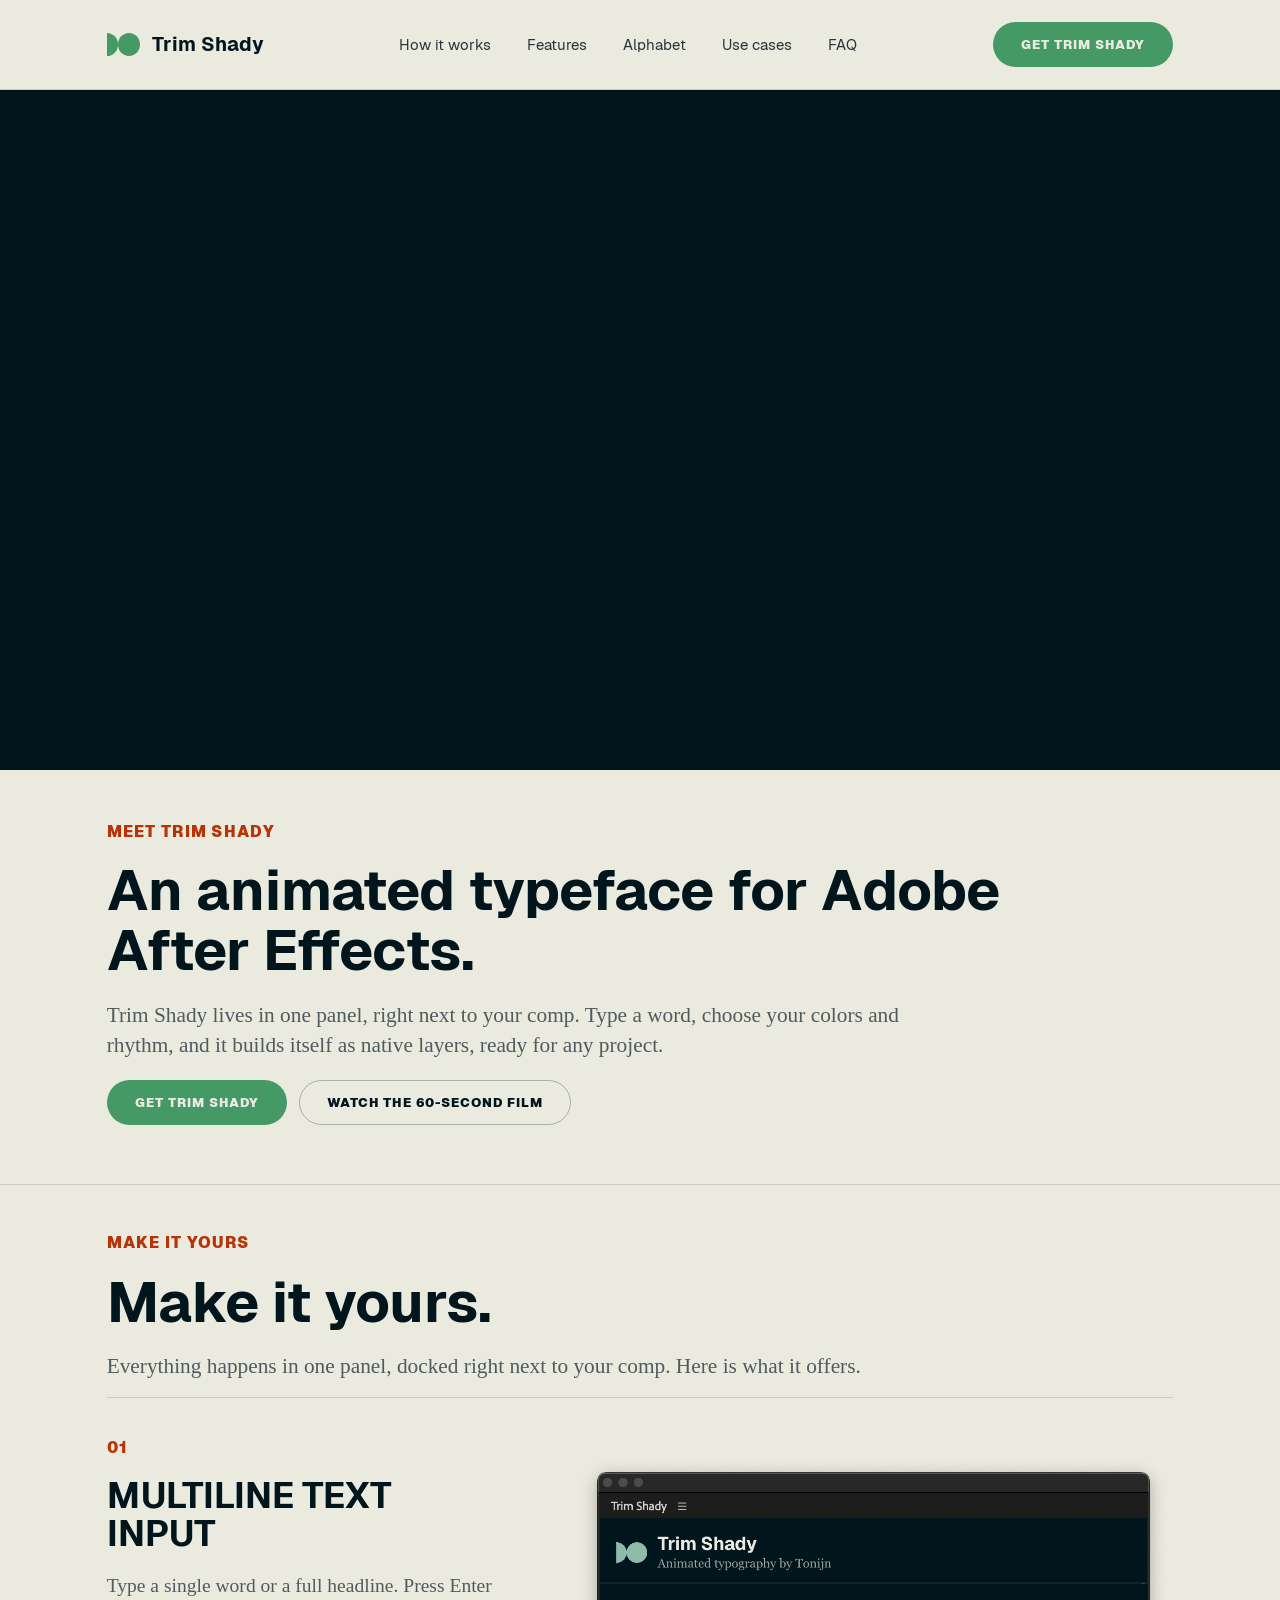
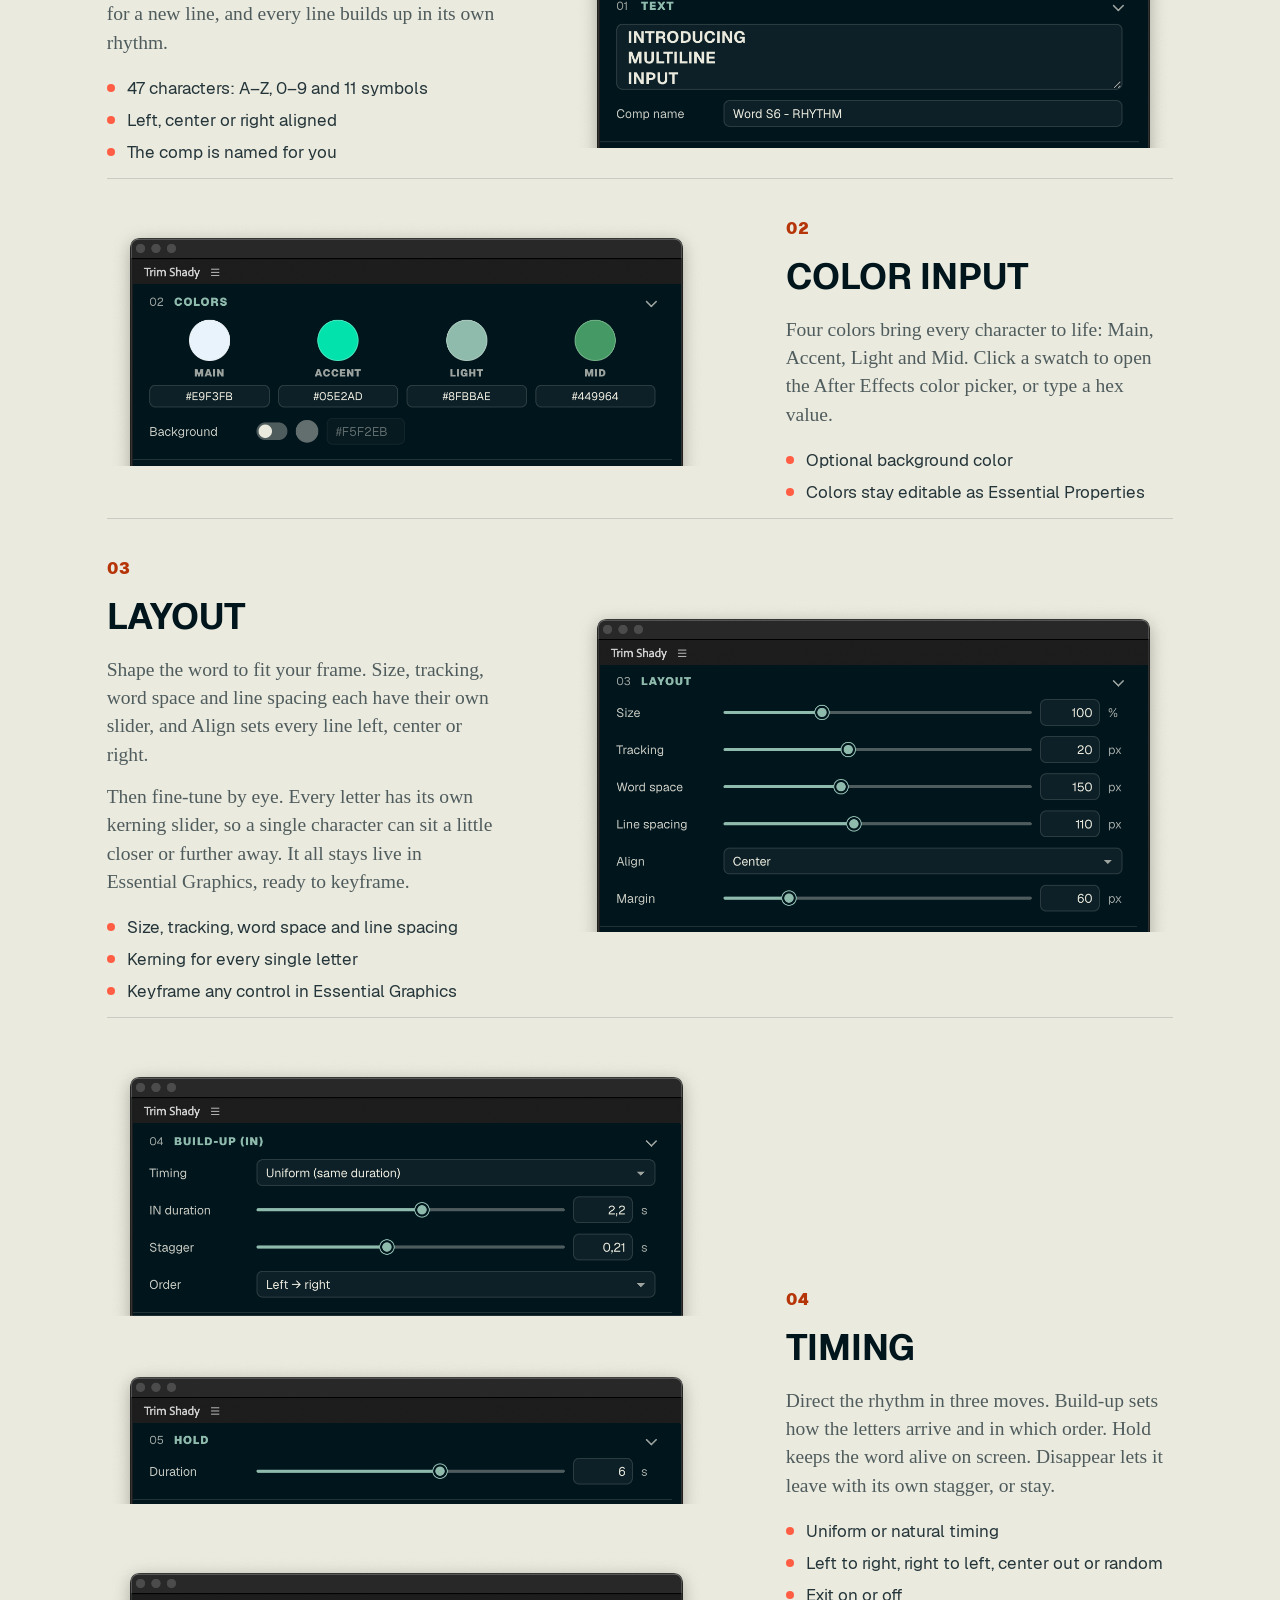
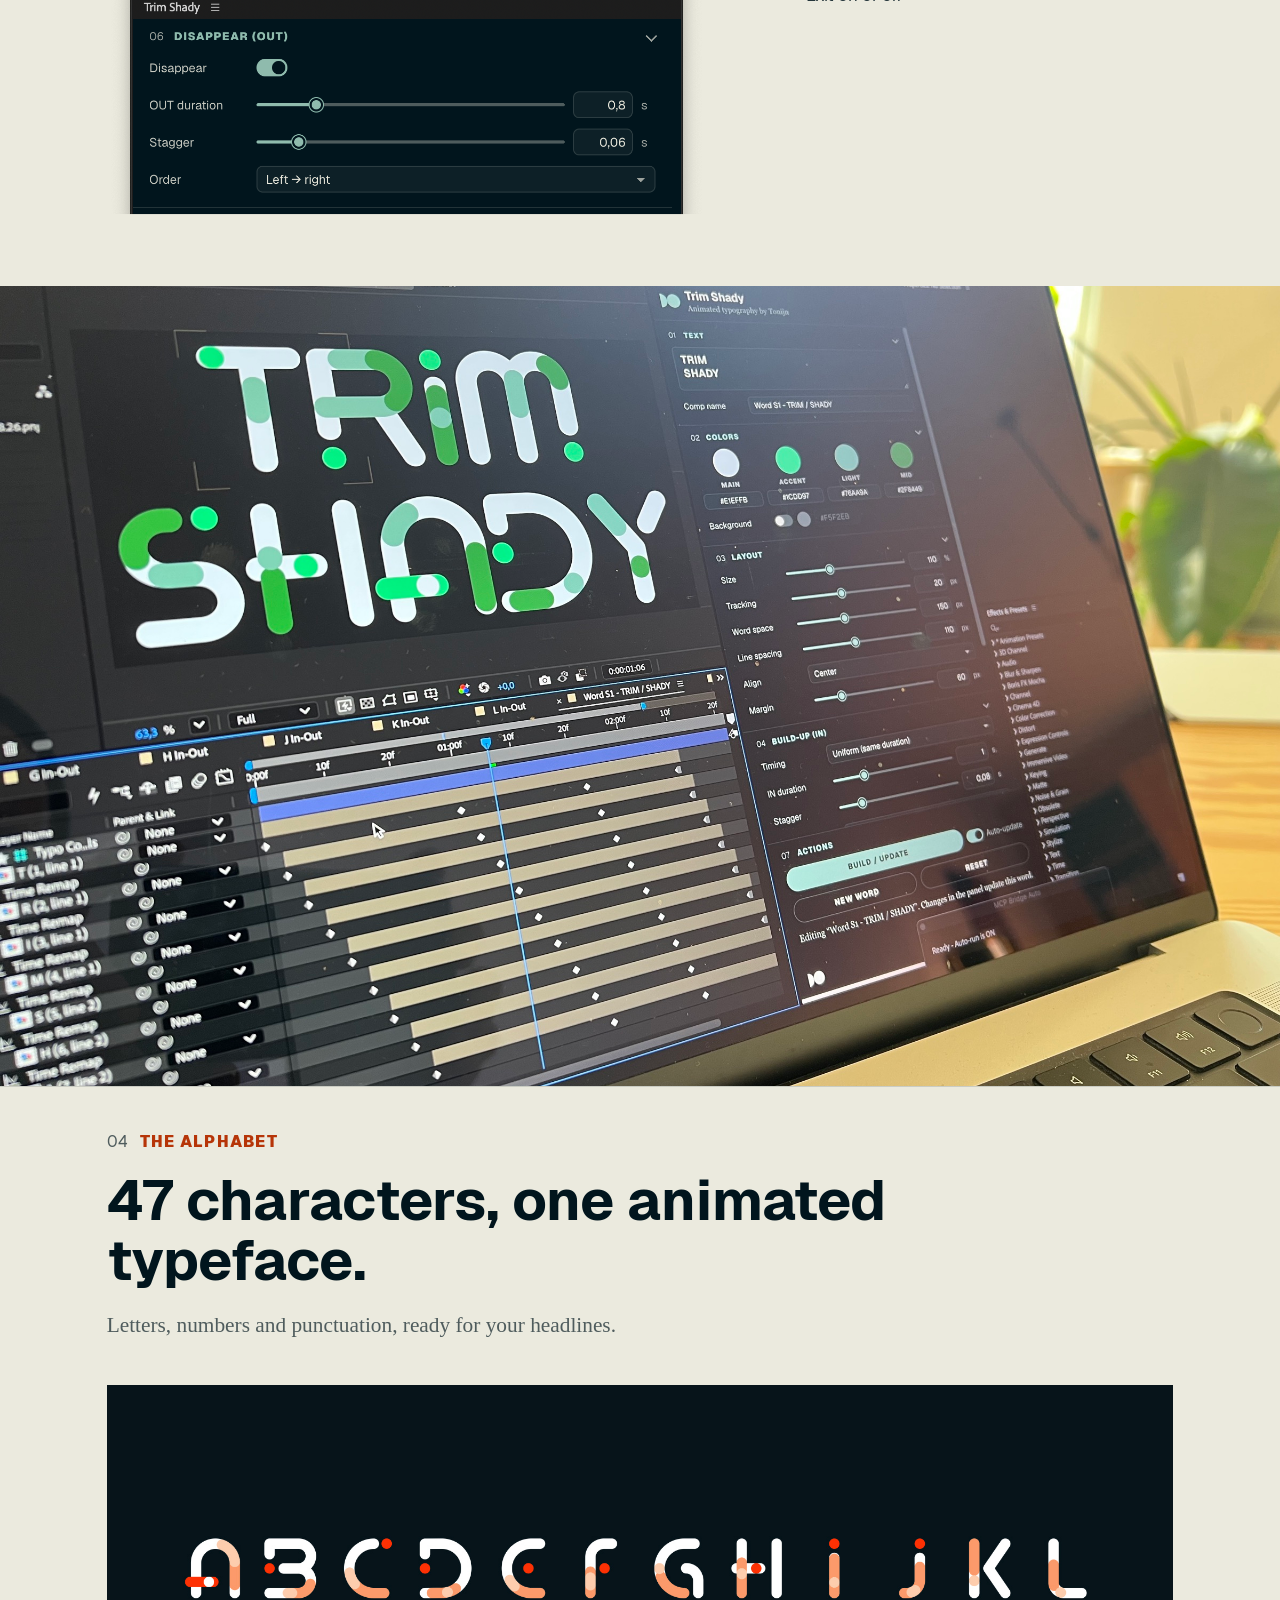
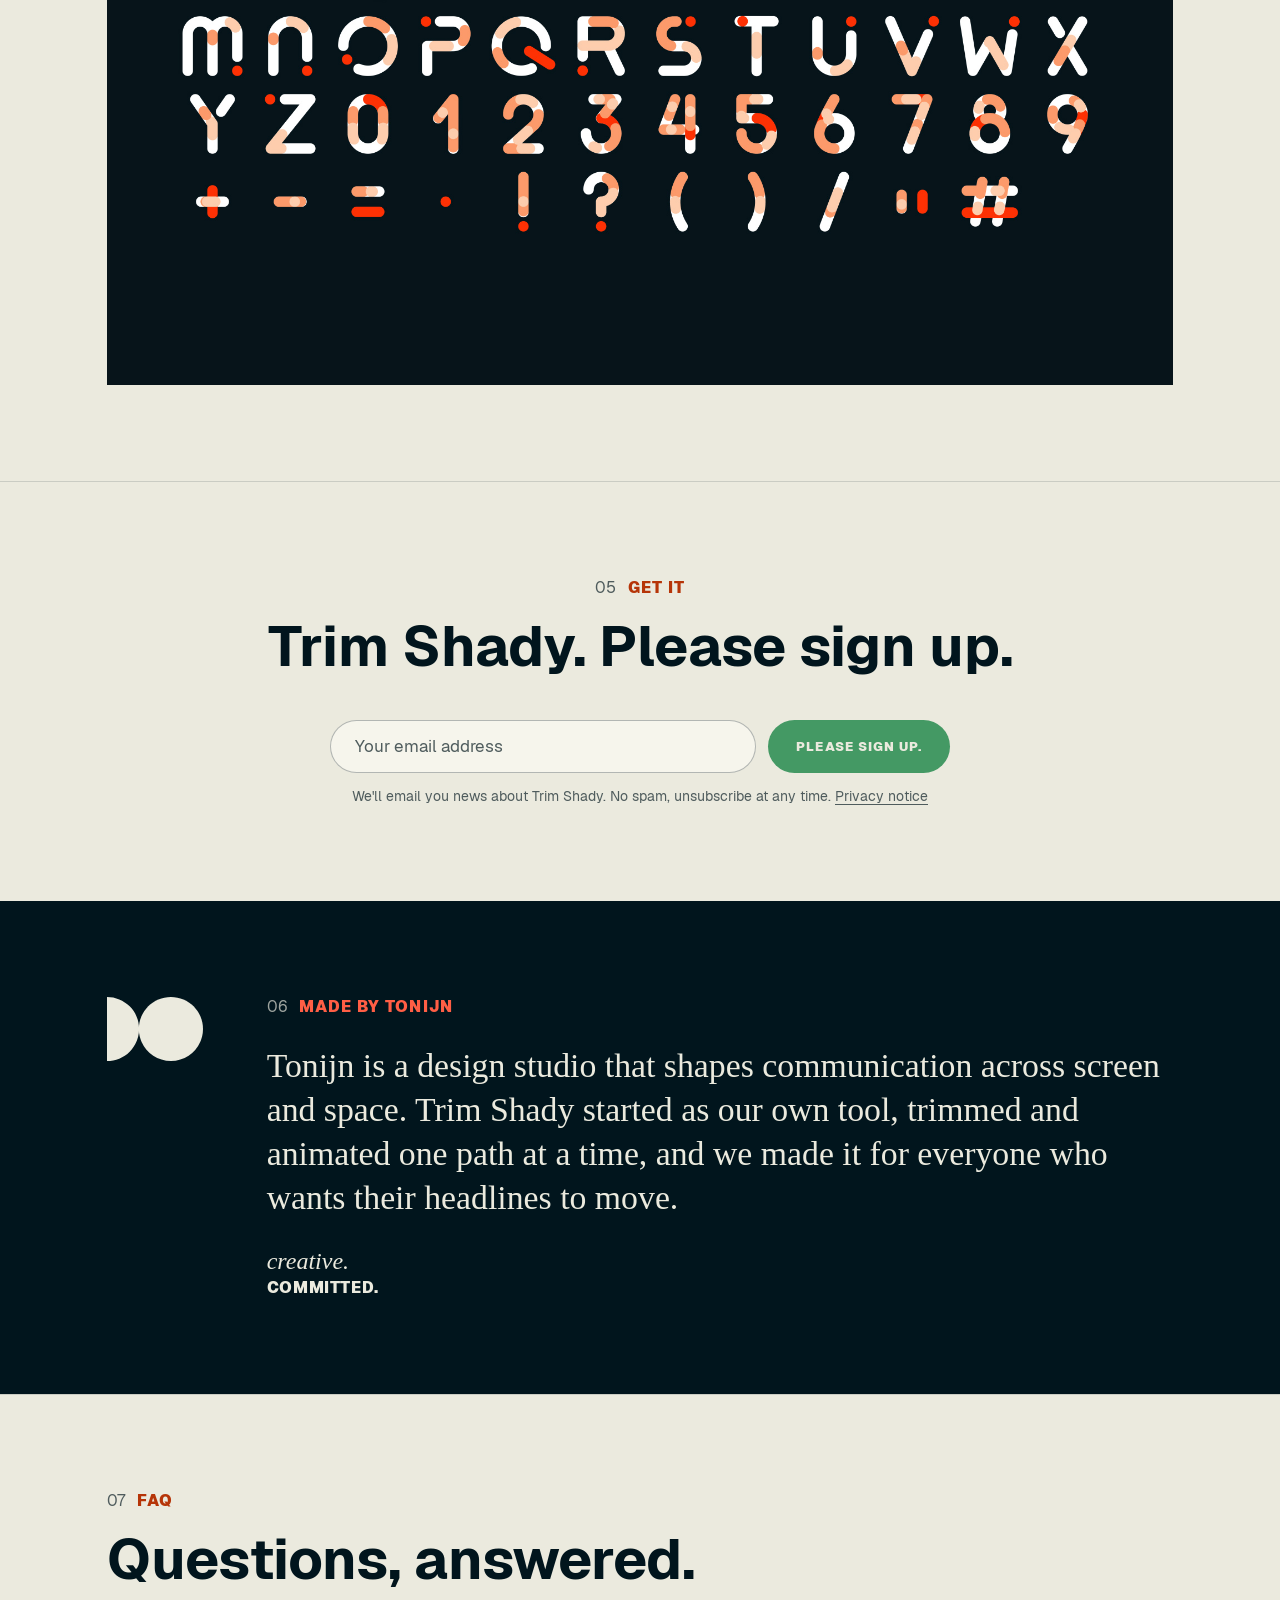
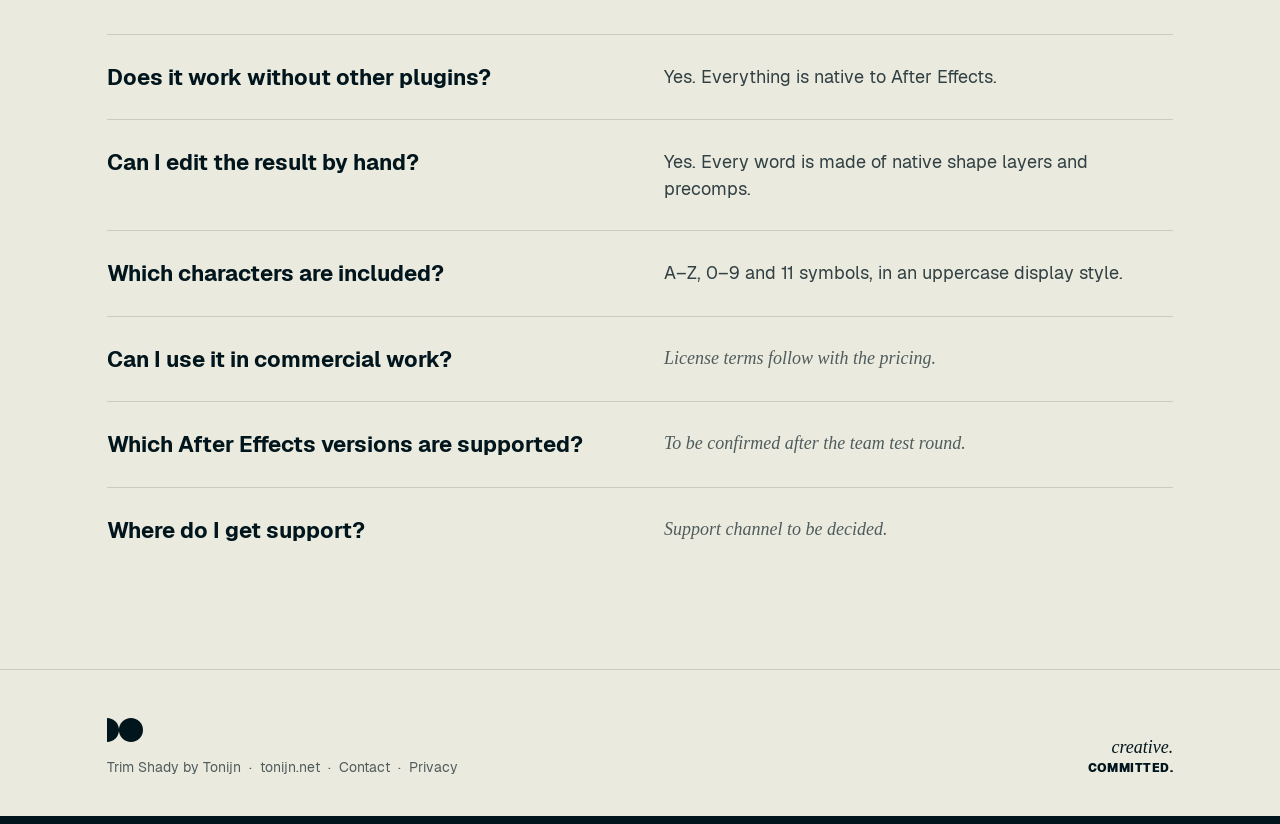
==== commit be9da4b0: "Privacy notice" ====
--- a/index.html
+++ b/index.html
@@ -183,7 +183,7 @@
               <span class="label">Please sign up.</span>
             </button>
           </div>
-          <p class="signup-note">We won't send you spam. Unsubscribe at any time.</p>
+          <p class="signup-note">We'll email you news about Trim Shady. No spam, unsubscribe at any time. <a href="privacy.html">Privacy notice</a></p>
         </form>
       </div>
     </section>
@@ -218,7 +218,7 @@
   <footer class="footer">
     <div class="footer-left">
       <img src="img/do-mark-footer.svg" width="36" height="24" alt="">
-      <p>Trim Shady by Tonijn &nbsp;·&nbsp; <a href="https://tonijn.net">tonijn.net</a> &nbsp;·&nbsp; Contact &nbsp;·&nbsp; Legal</p>
+      <p>Trim Shady by Tonijn &nbsp;·&nbsp; <a href="https://tonijn.net">tonijn.net</a> &nbsp;·&nbsp; Contact &nbsp;·&nbsp; <a href="privacy.html">Privacy</a></p>
     </div>
     <p class="signature small"><em>creative.</em><strong>COMMITTED.</strong></p>
   </footer>
--- a/css/style.css
+++ b/css/style.css
@@ -185,6 +185,19 @@
 .faq-list dd { flex: 1 1 0; font: 400 18px/1.5 var(--sans); color: var(--ink-80); }
 .faq-list dd.tbd { font: italic 18px/1.5 var(--serif); color: var(--grey); }
 
+/* ---- Privacy notice (privacy.html) ---------------------------------------- */
+.legal { max-width: 900px; padding-top: 64px; border-top: 0; display: flex; flex-direction: column; gap: 18px; }
+.legal .title { margin-bottom: 4px; }
+.legal .updated { font-size: 14px; color: var(--grey); }
+.legal h2 { margin-top: 28px; font: 700 26px/1.2 var(--sans); }
+.legal h3 { margin-top: 6px; font: 700 18px/1.3 var(--sans); }
+.legal p, .legal-list { font: 400 18px/1.55 var(--serif); color: var(--grey); }
+.legal strong { color: var(--ink); }
+.legal-list { margin: 0; padding-left: 1.2em; display: flex; flex-direction: column; gap: 10px; }
+.legal a:not(.button) { color: var(--ink); text-underline-offset: 3px; }
+.legal .back { margin-top: 24px; }
+.signup-note a { color: inherit; text-underline-offset: 3px; }
+
 /* ---- Footer -------------------------------------------------------------- */
 .footer {
   display: flex; align-items: flex-end; justify-content: space-between; gap: 24px;
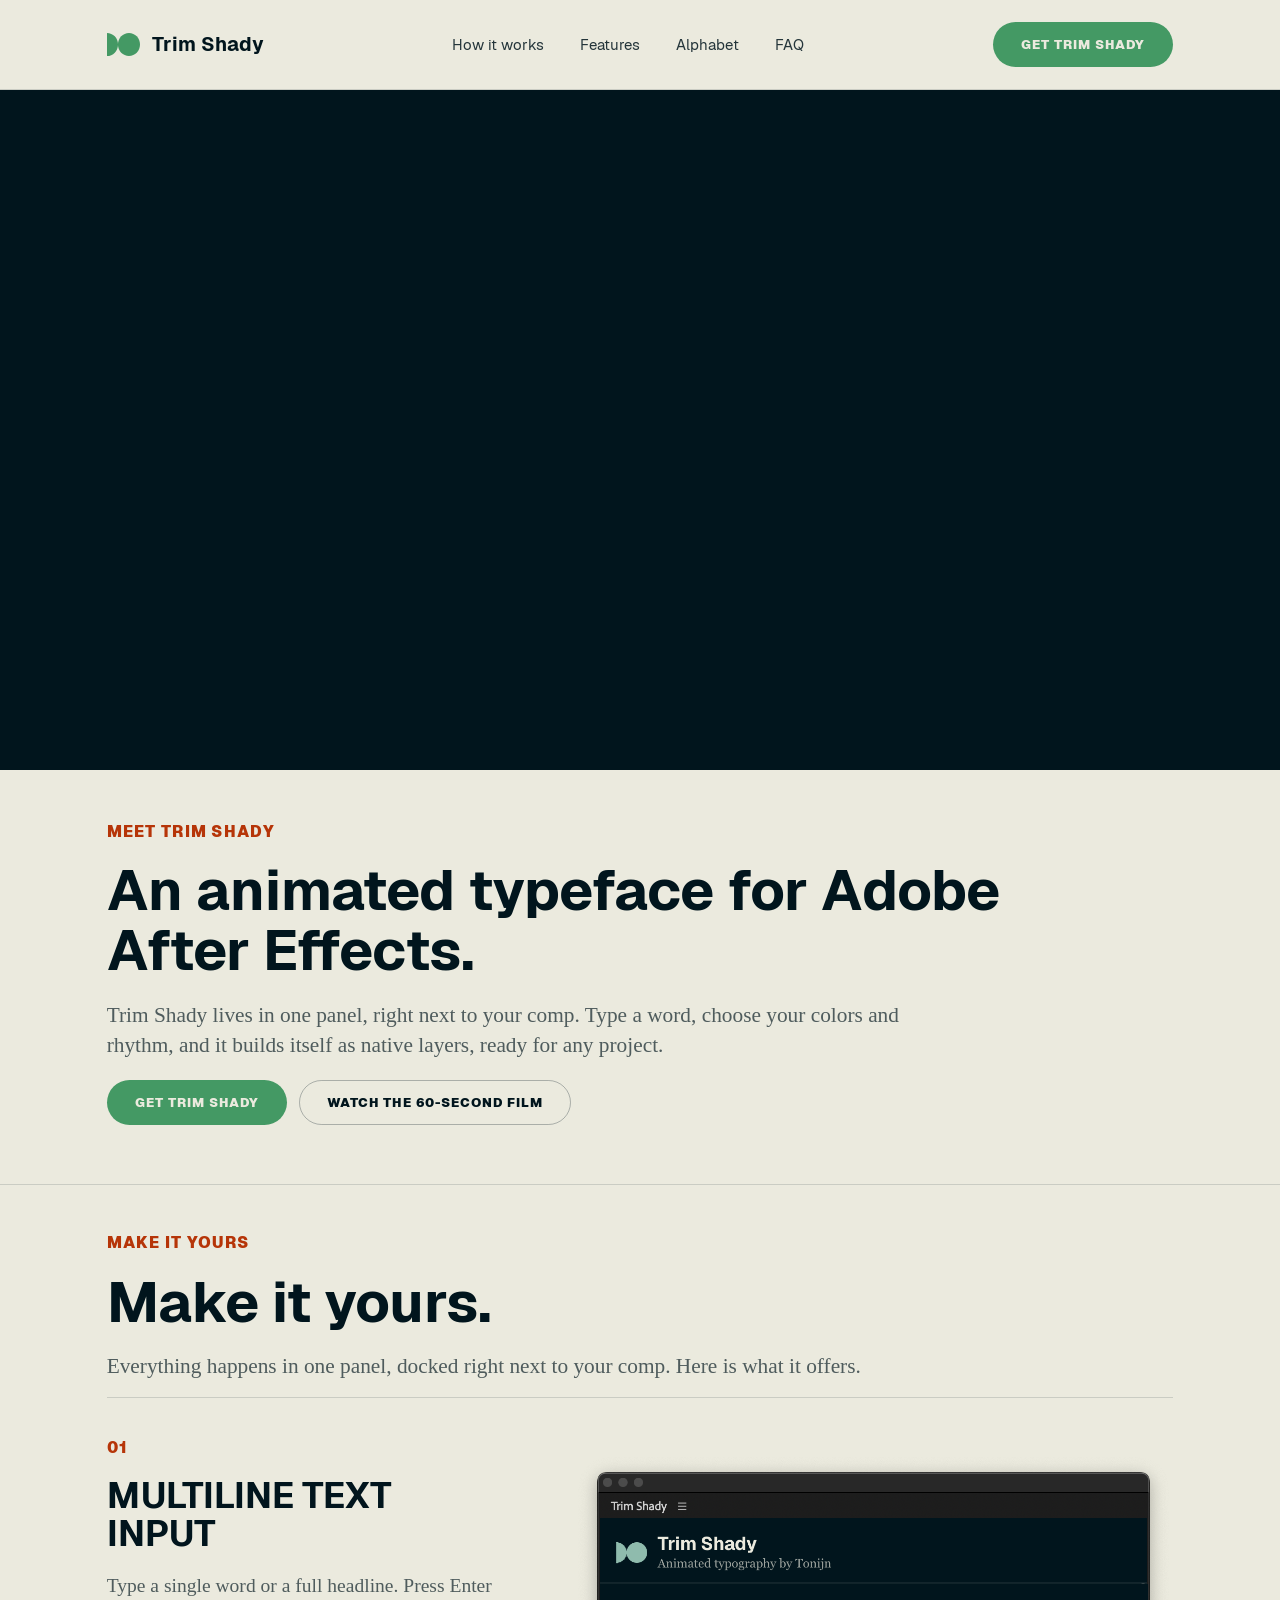
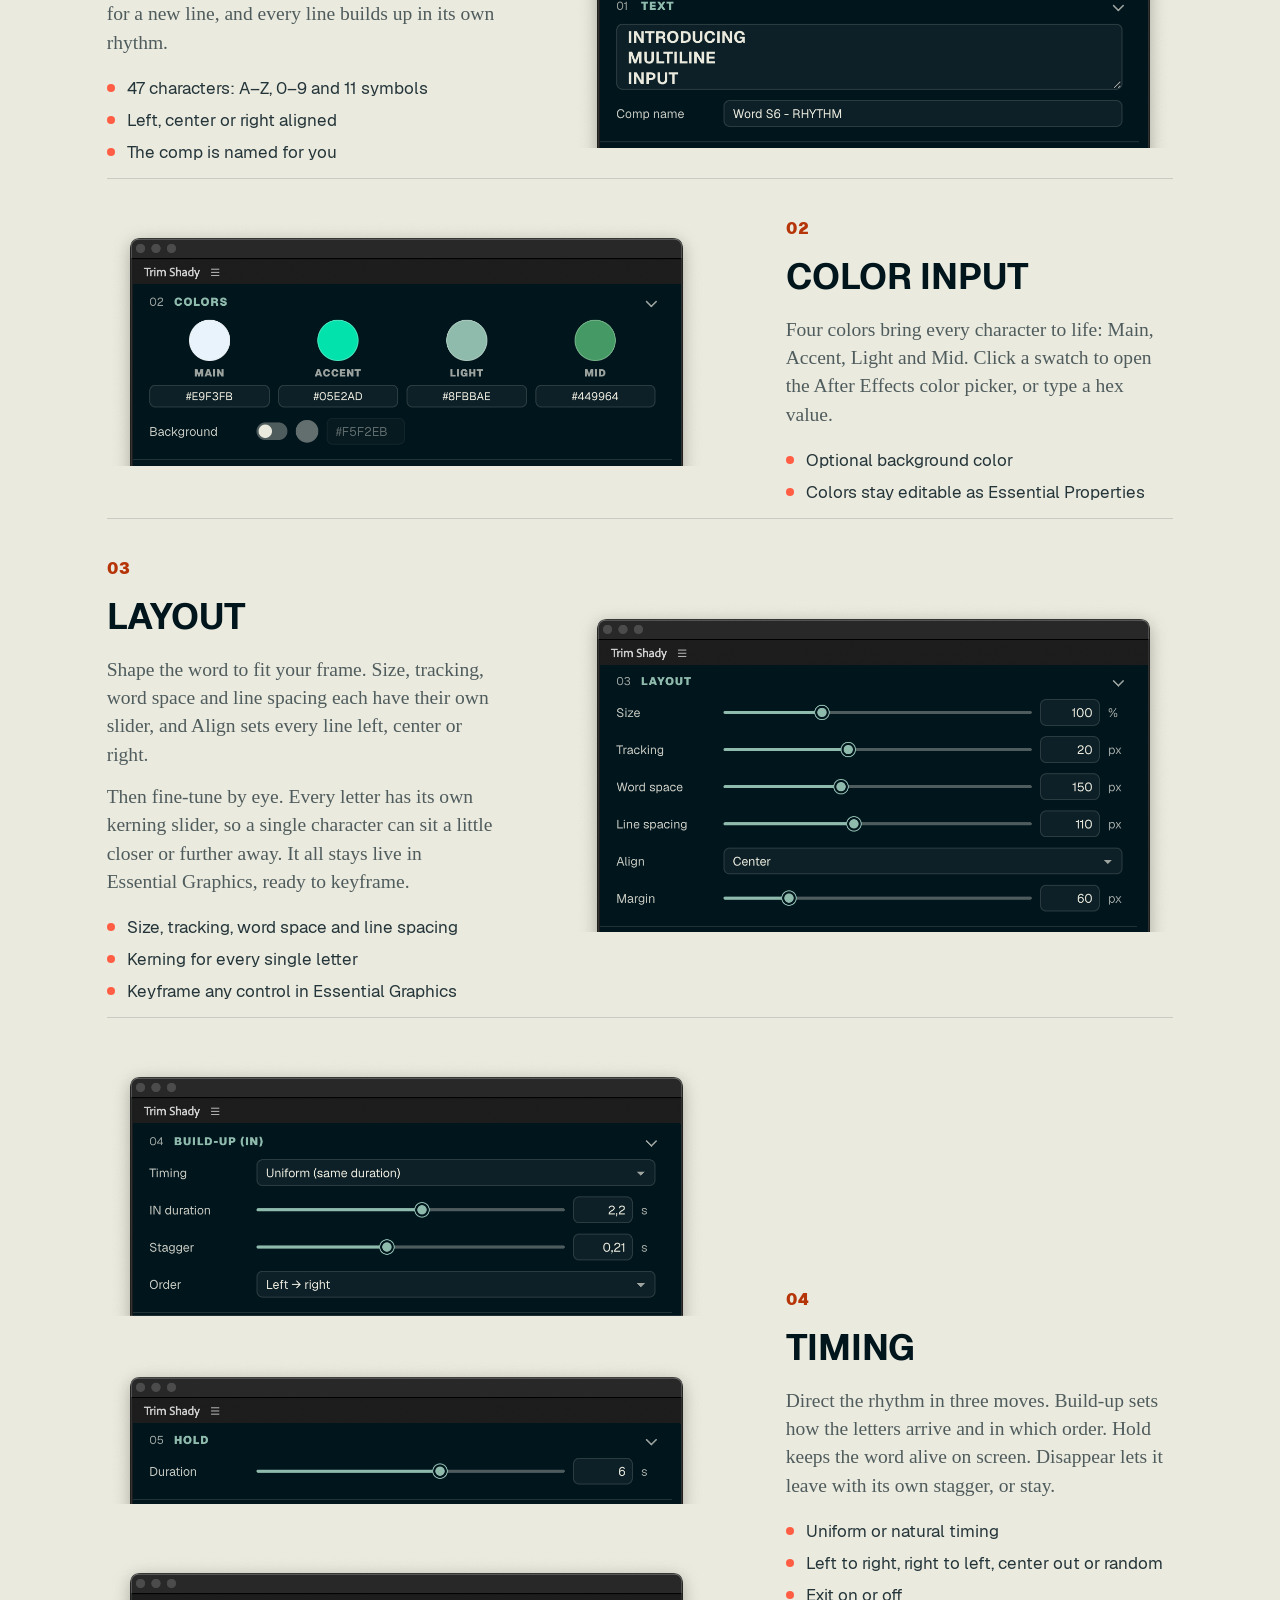
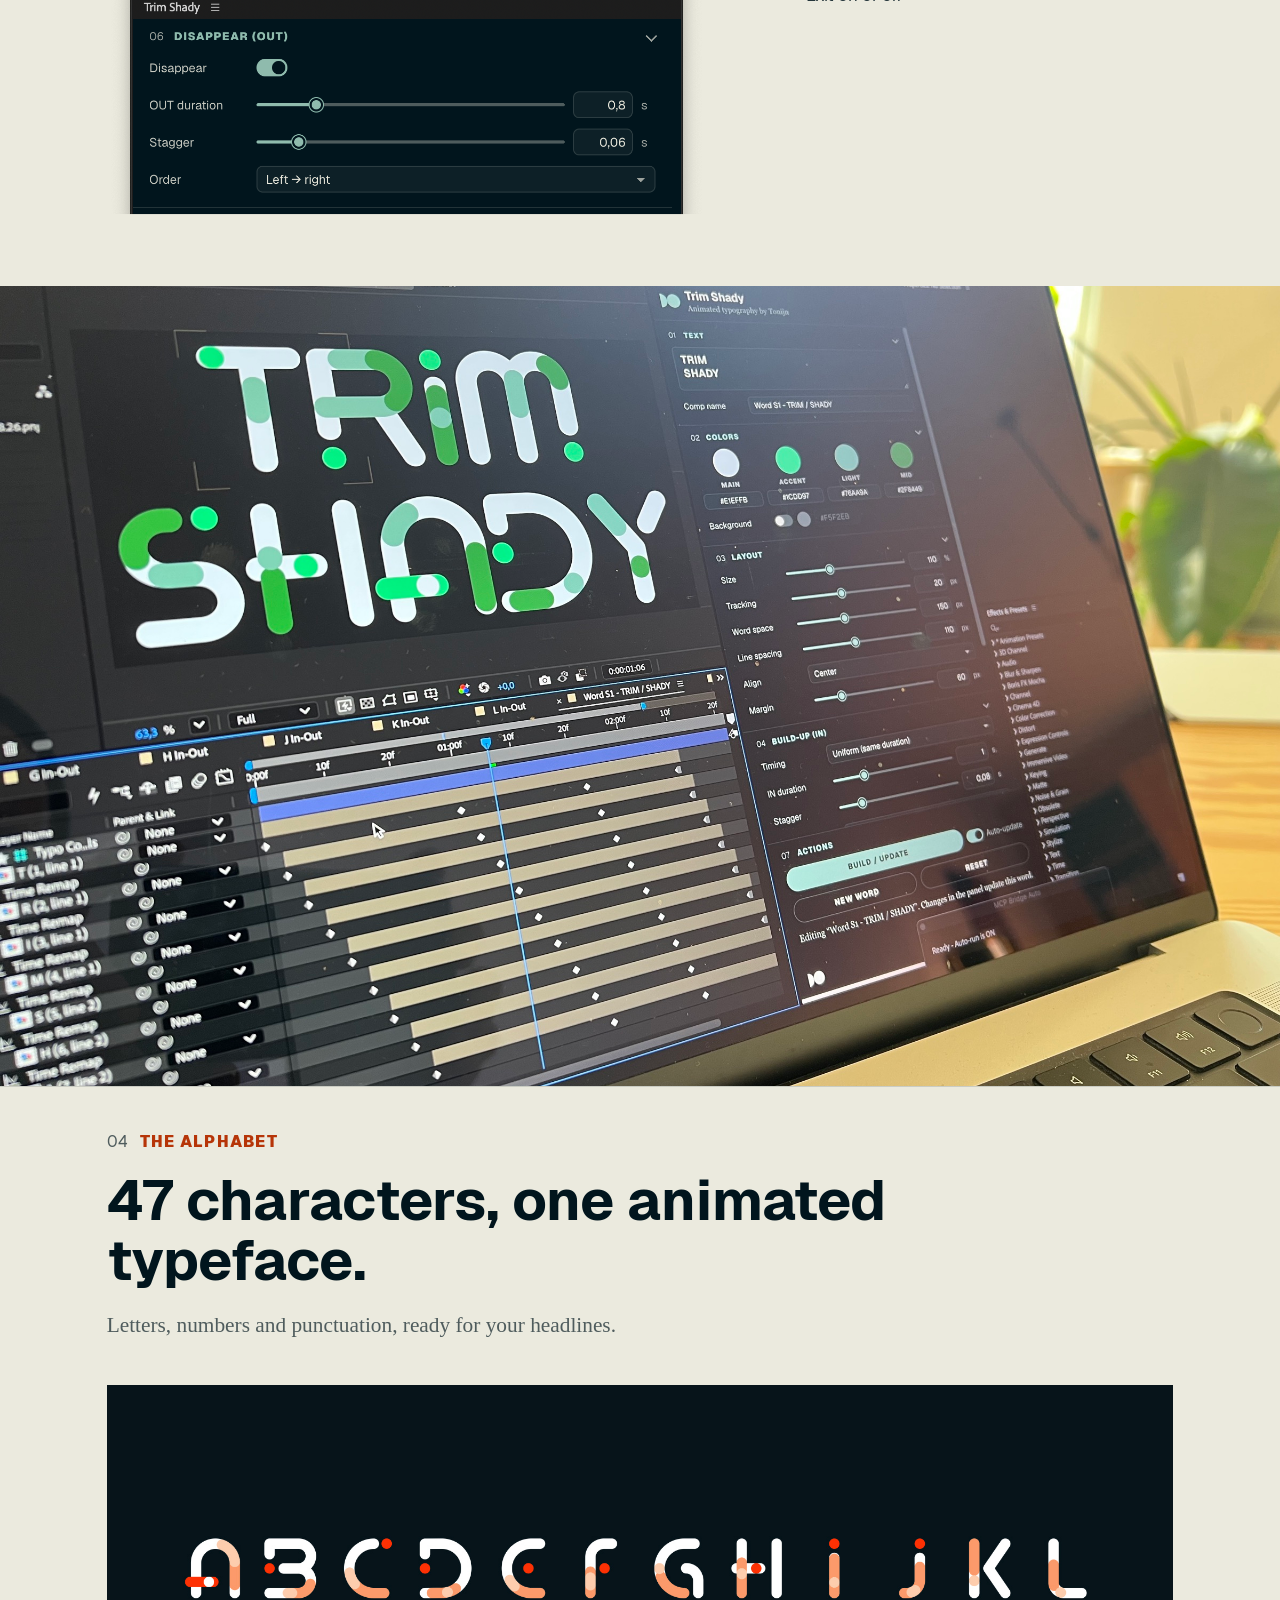
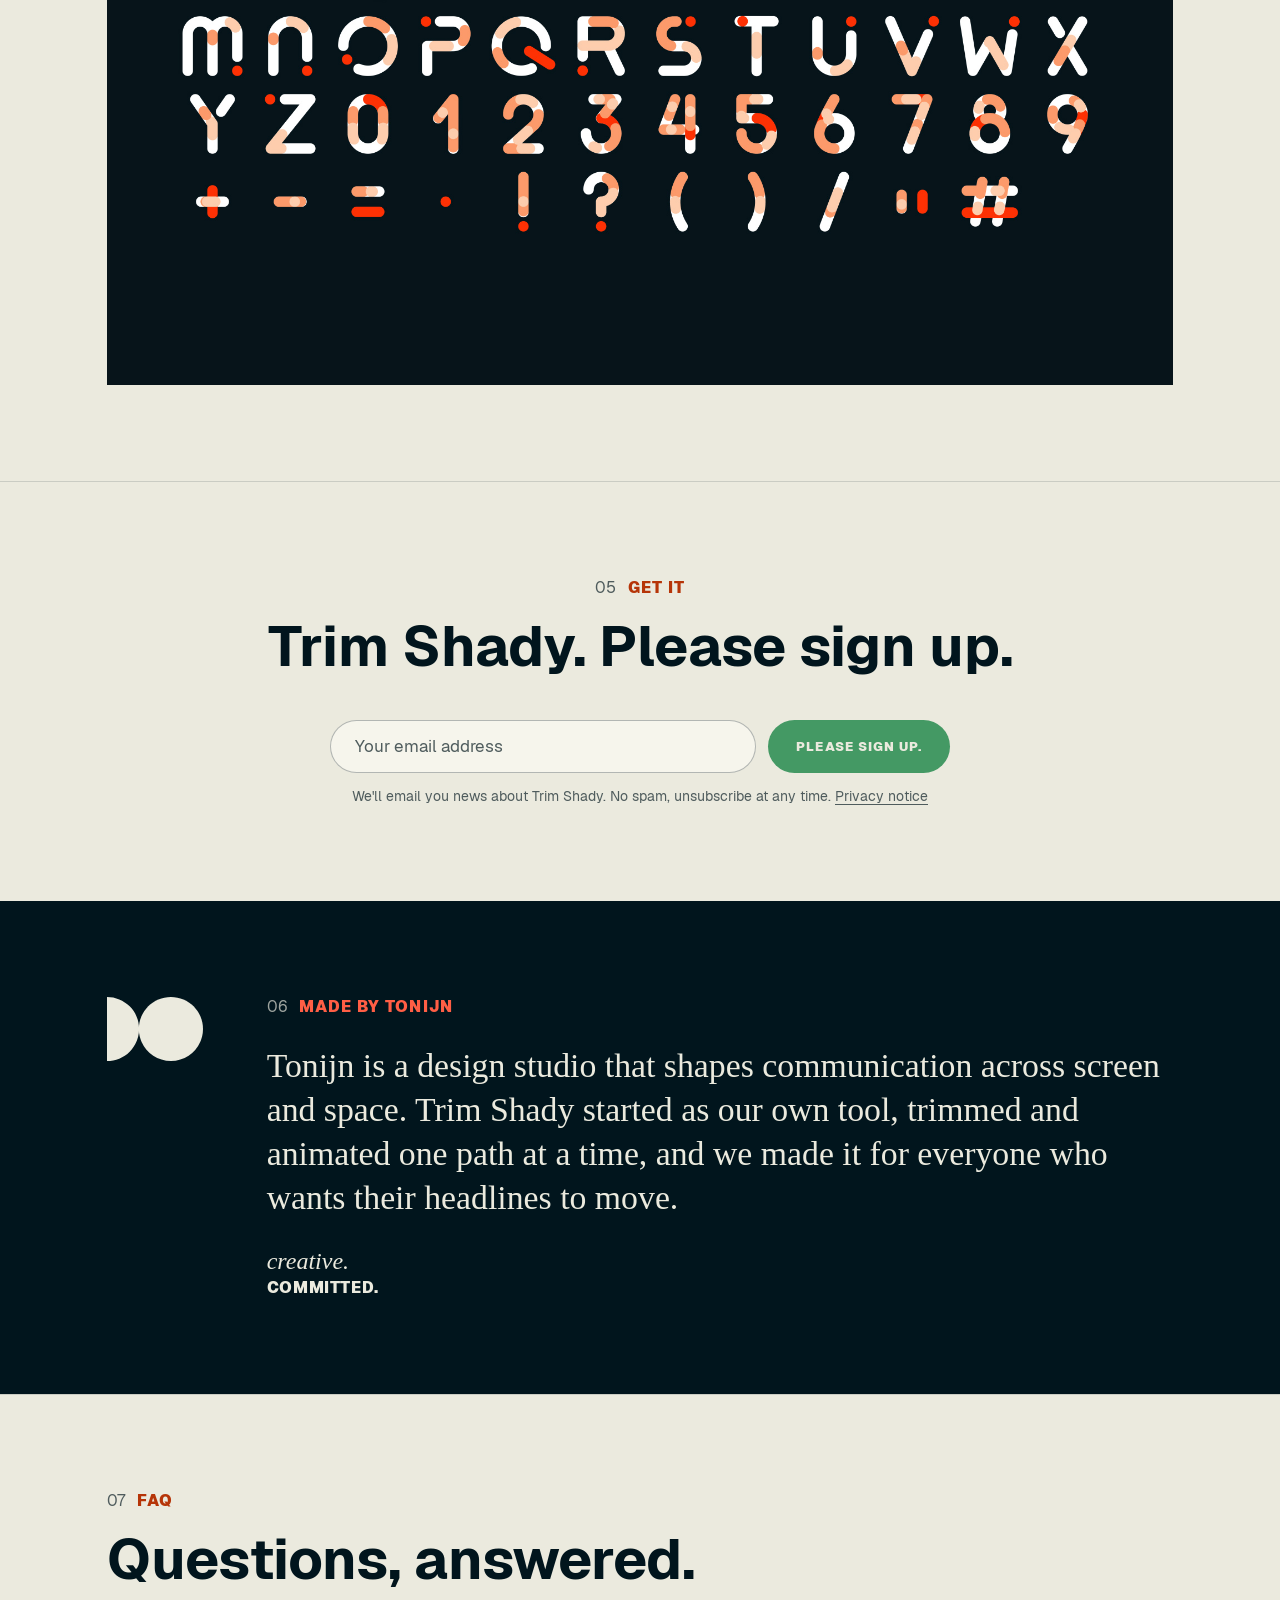
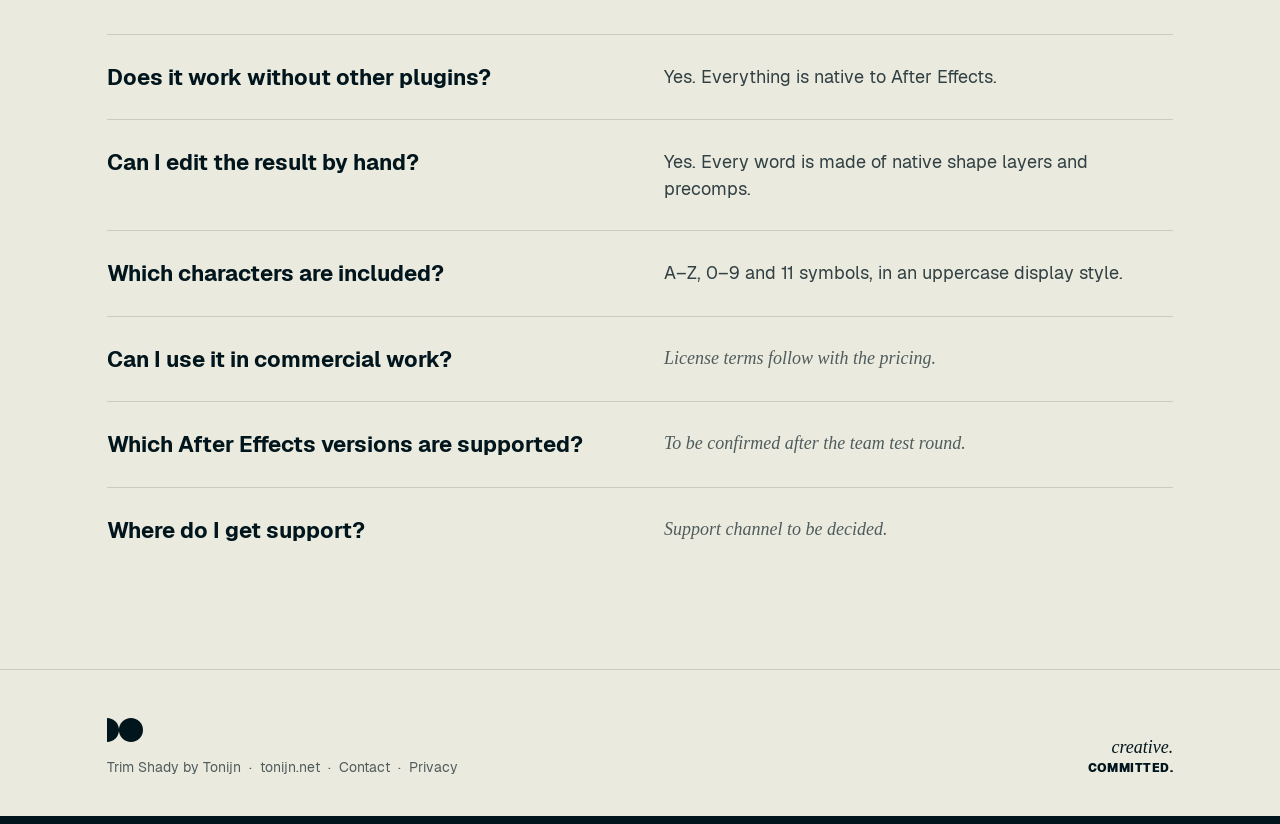
==== commit de76c649: "Remove Use cases link" ====
--- a/index.html
+++ b/index.html
@@ -36,7 +36,6 @@
       <a href="#meet">How it works</a>
       <a href="#make-it-yours">Features</a>
       <a href="#alphabet">Alphabet</a>
-      <a href="#in-use">Use cases</a>
       <a href="#faq">FAQ</a>
     </nav>
     <a class="button" href="#get-it">Get Trim Shady</a>
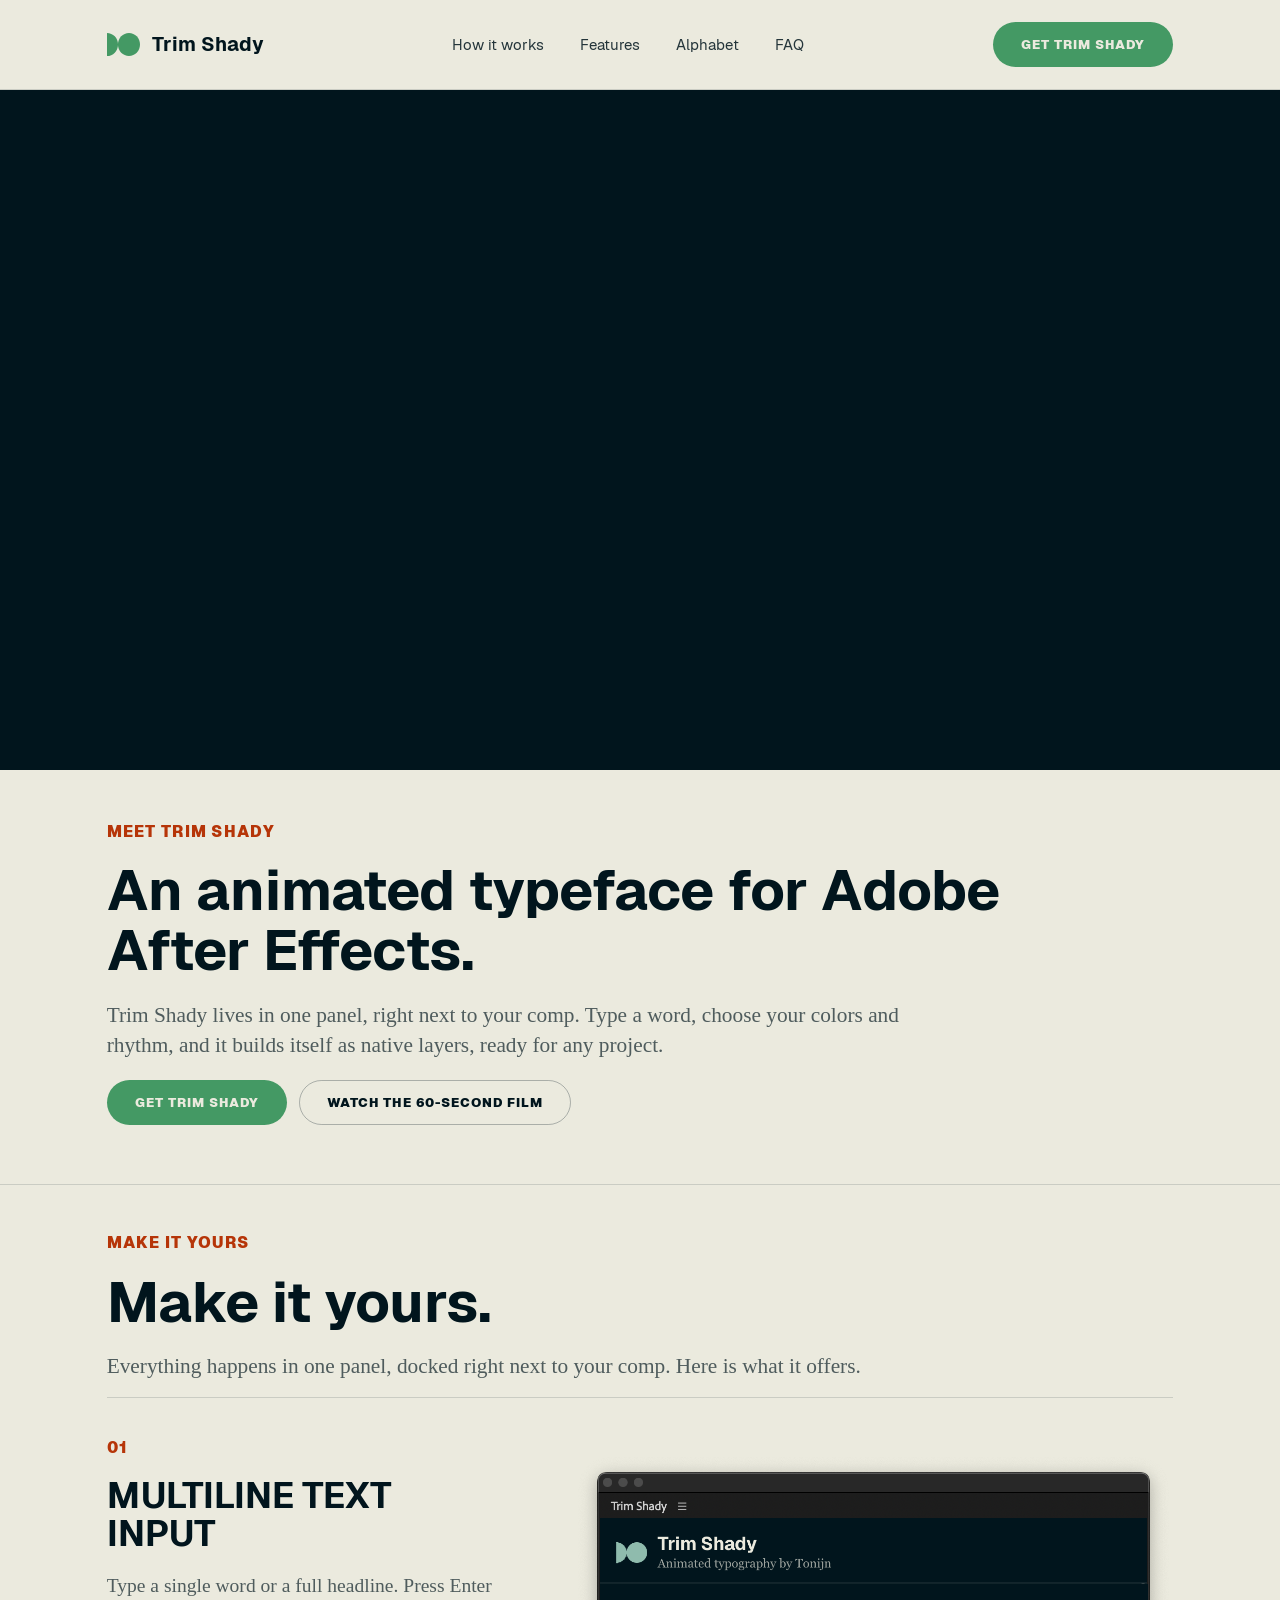
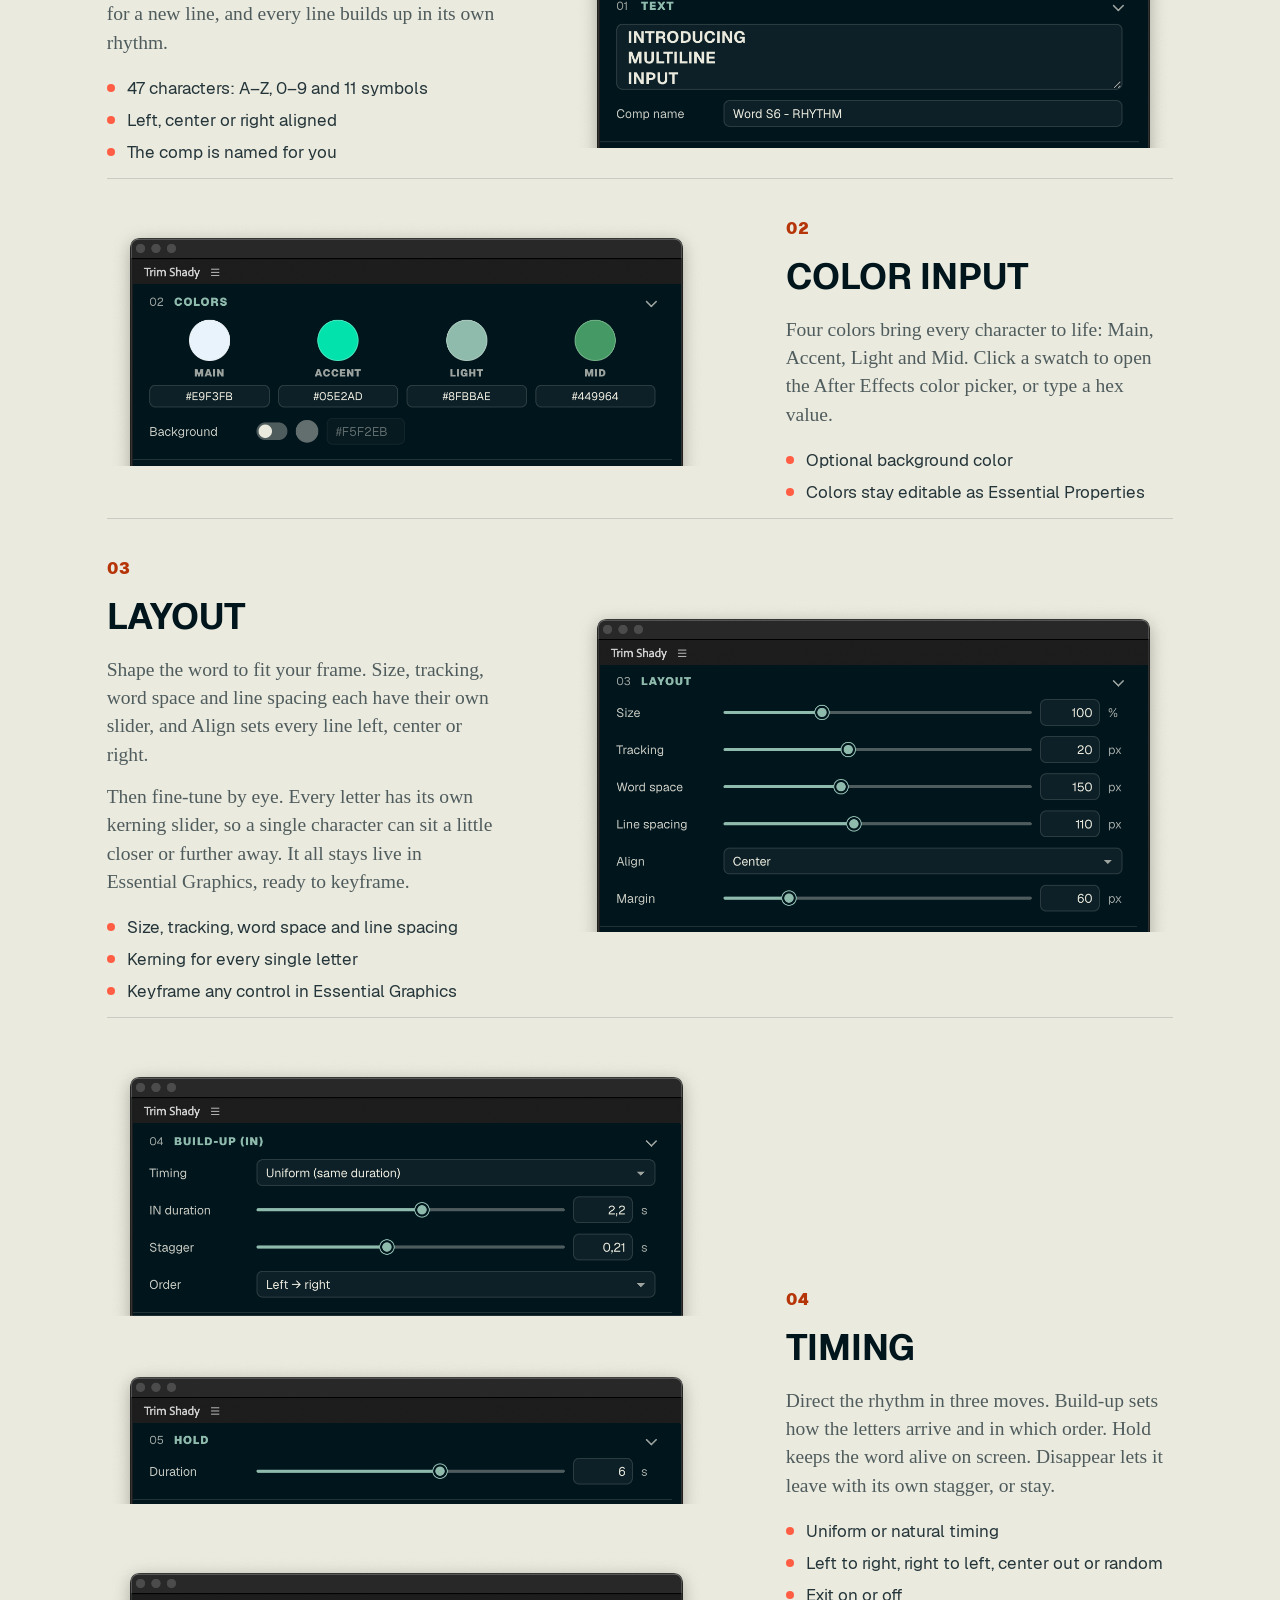
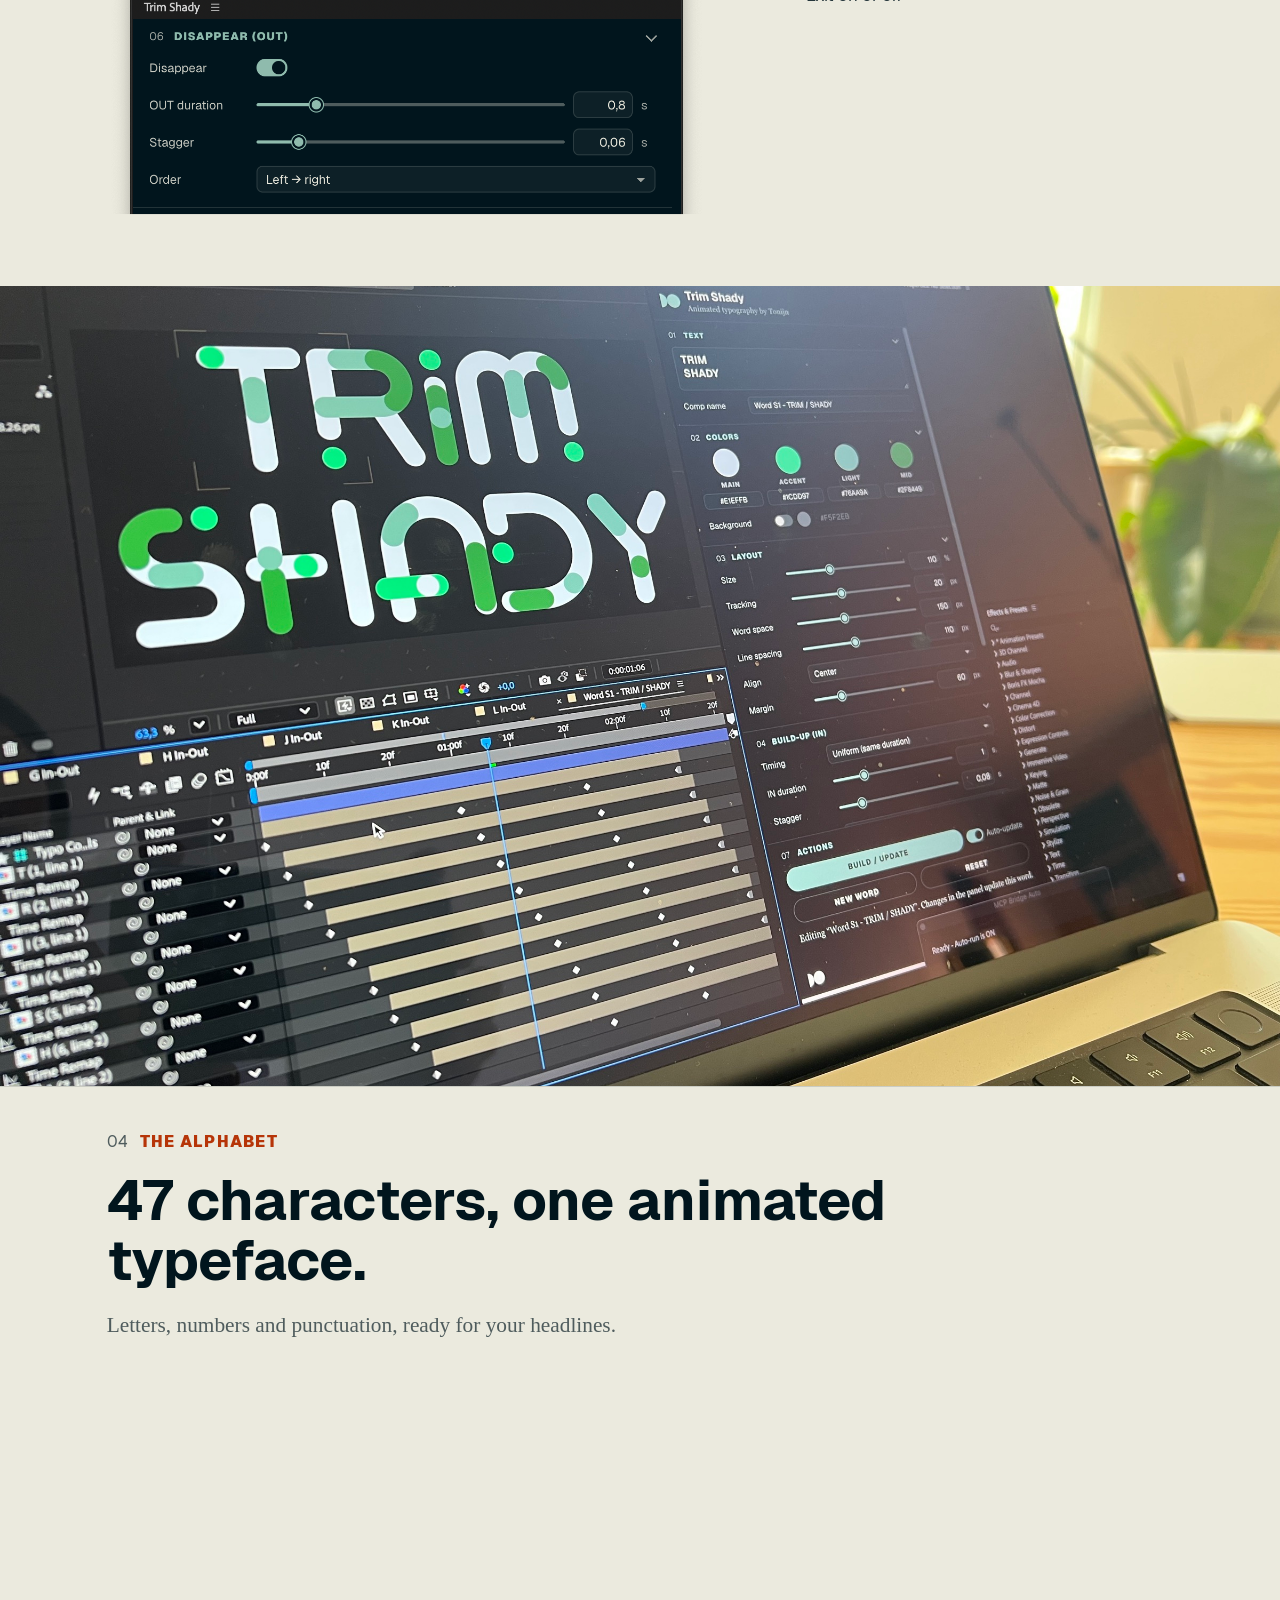
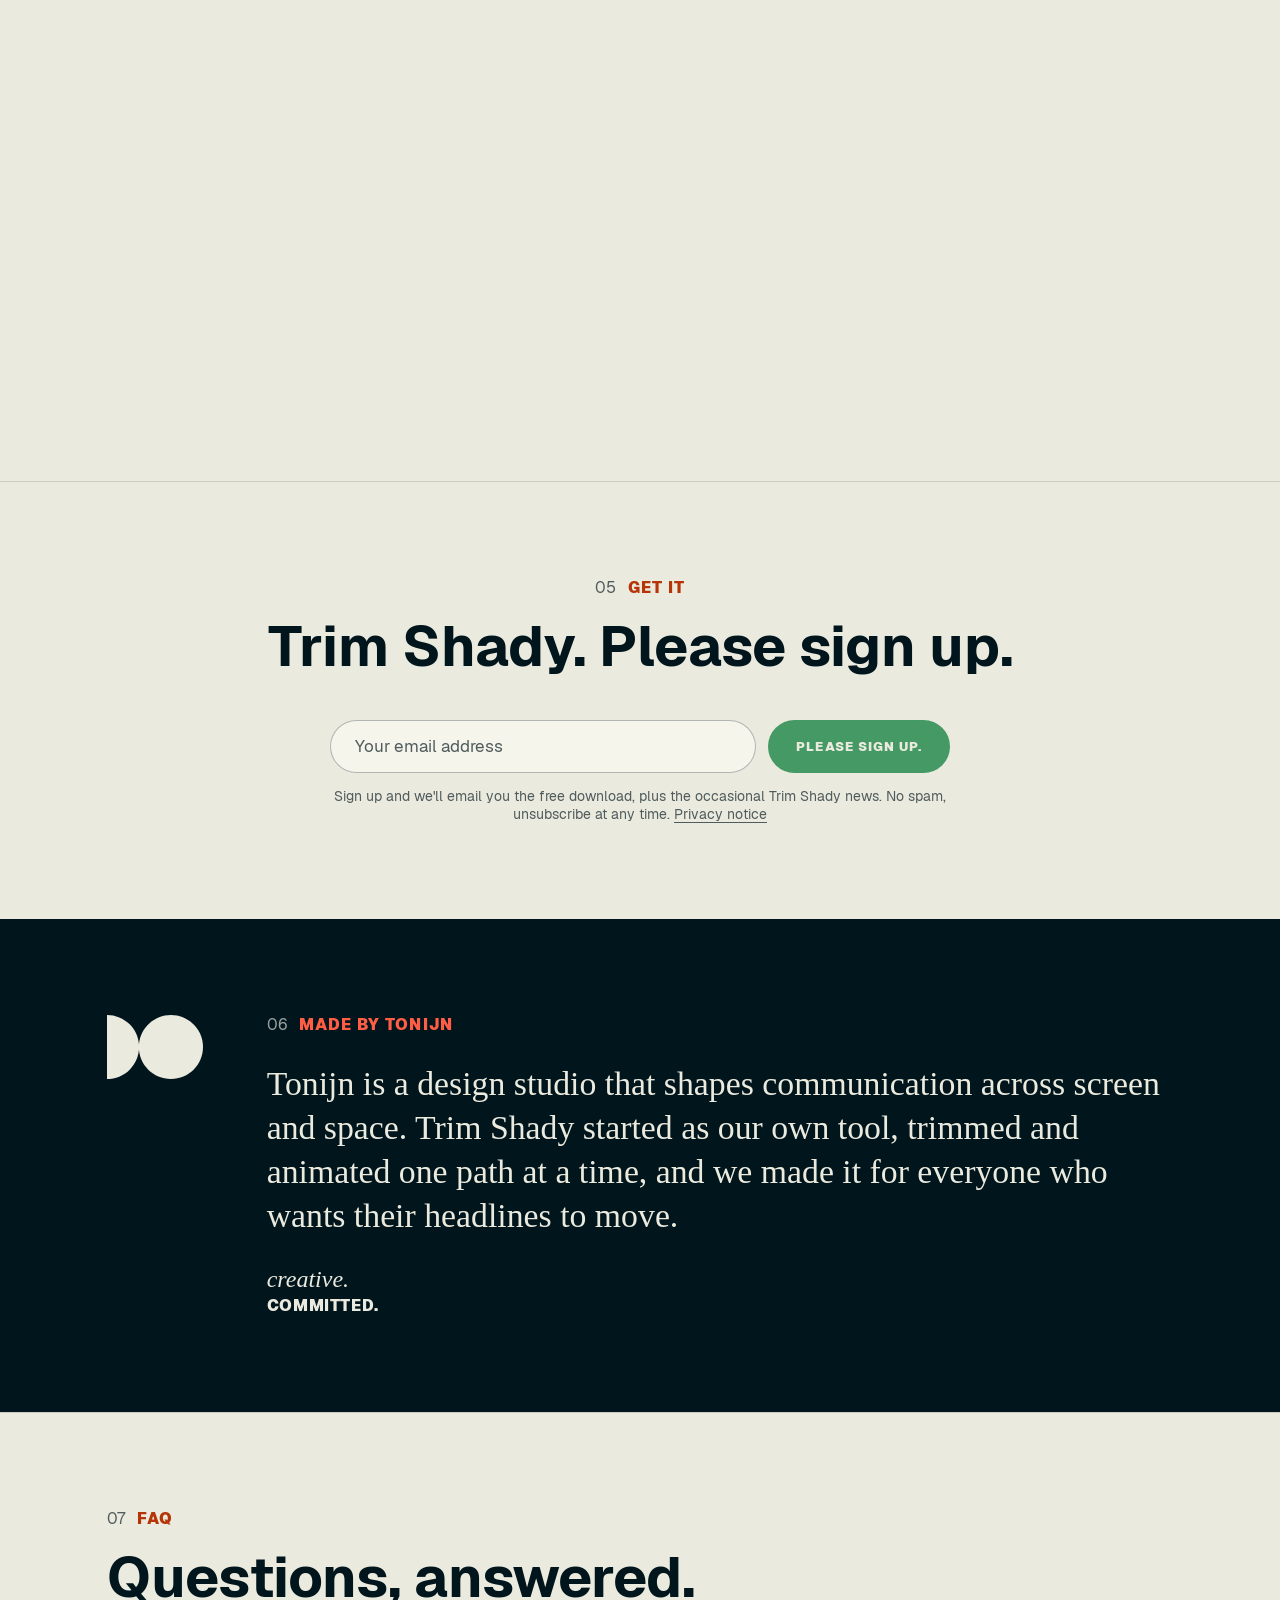
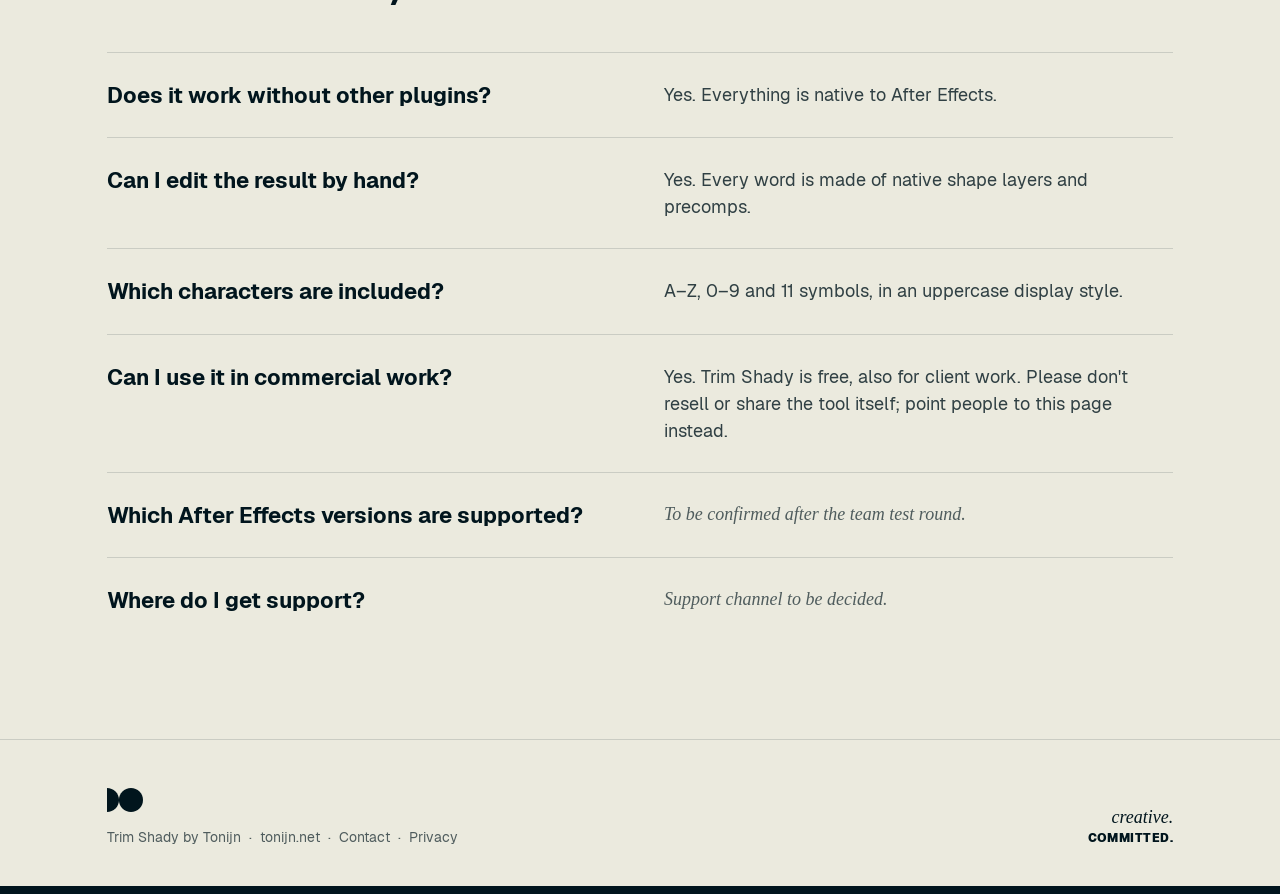
==== commit ca000417: "Copy: free download" ====
--- a/index.html
+++ b/index.html
@@ -182,7 +182,7 @@
               <span class="label">Please sign up.</span>
             </button>
           </div>
-          <p class="signup-note">We'll email you news about Trim Shady. No spam, unsubscribe at any time. <a href="privacy.html">Privacy notice</a></p>
+          <p class="signup-note">Sign up and we'll email you the free download, plus the occasional Trim Shady news. No spam, unsubscribe at any time. <a href="privacy.html">Privacy notice</a></p>
         </form>
       </div>
     </section>
@@ -207,7 +207,7 @@
         <div><dt>Does it work without other plugins?</dt><dd>Yes. Everything is native to After Effects.</dd></div>
         <div><dt>Can I edit the result by hand?</dt><dd>Yes. Every word is made of native shape layers and precomps.</dd></div>
         <div><dt>Which characters are included?</dt><dd>A–Z, 0–9 and 11 symbols, in an uppercase display style.</dd></div>
-        <div><dt>Can I use it in commercial work?</dt><dd class="tbd">License terms follow with the pricing.</dd></div>
+        <div><dt>Can I use it in commercial work?</dt><dd>Yes. Trim Shady is free, also for client work. Please don't resell or share the tool itself; point people to this page instead.</dd></div>
         <div><dt>Which After Effects versions are supported?</dt><dd class="tbd">To be confirmed after the team test round.</dd></div>
         <div><dt>Where do I get support?</dt><dd class="tbd">Support channel to be decided.</dd></div>
       </dl>
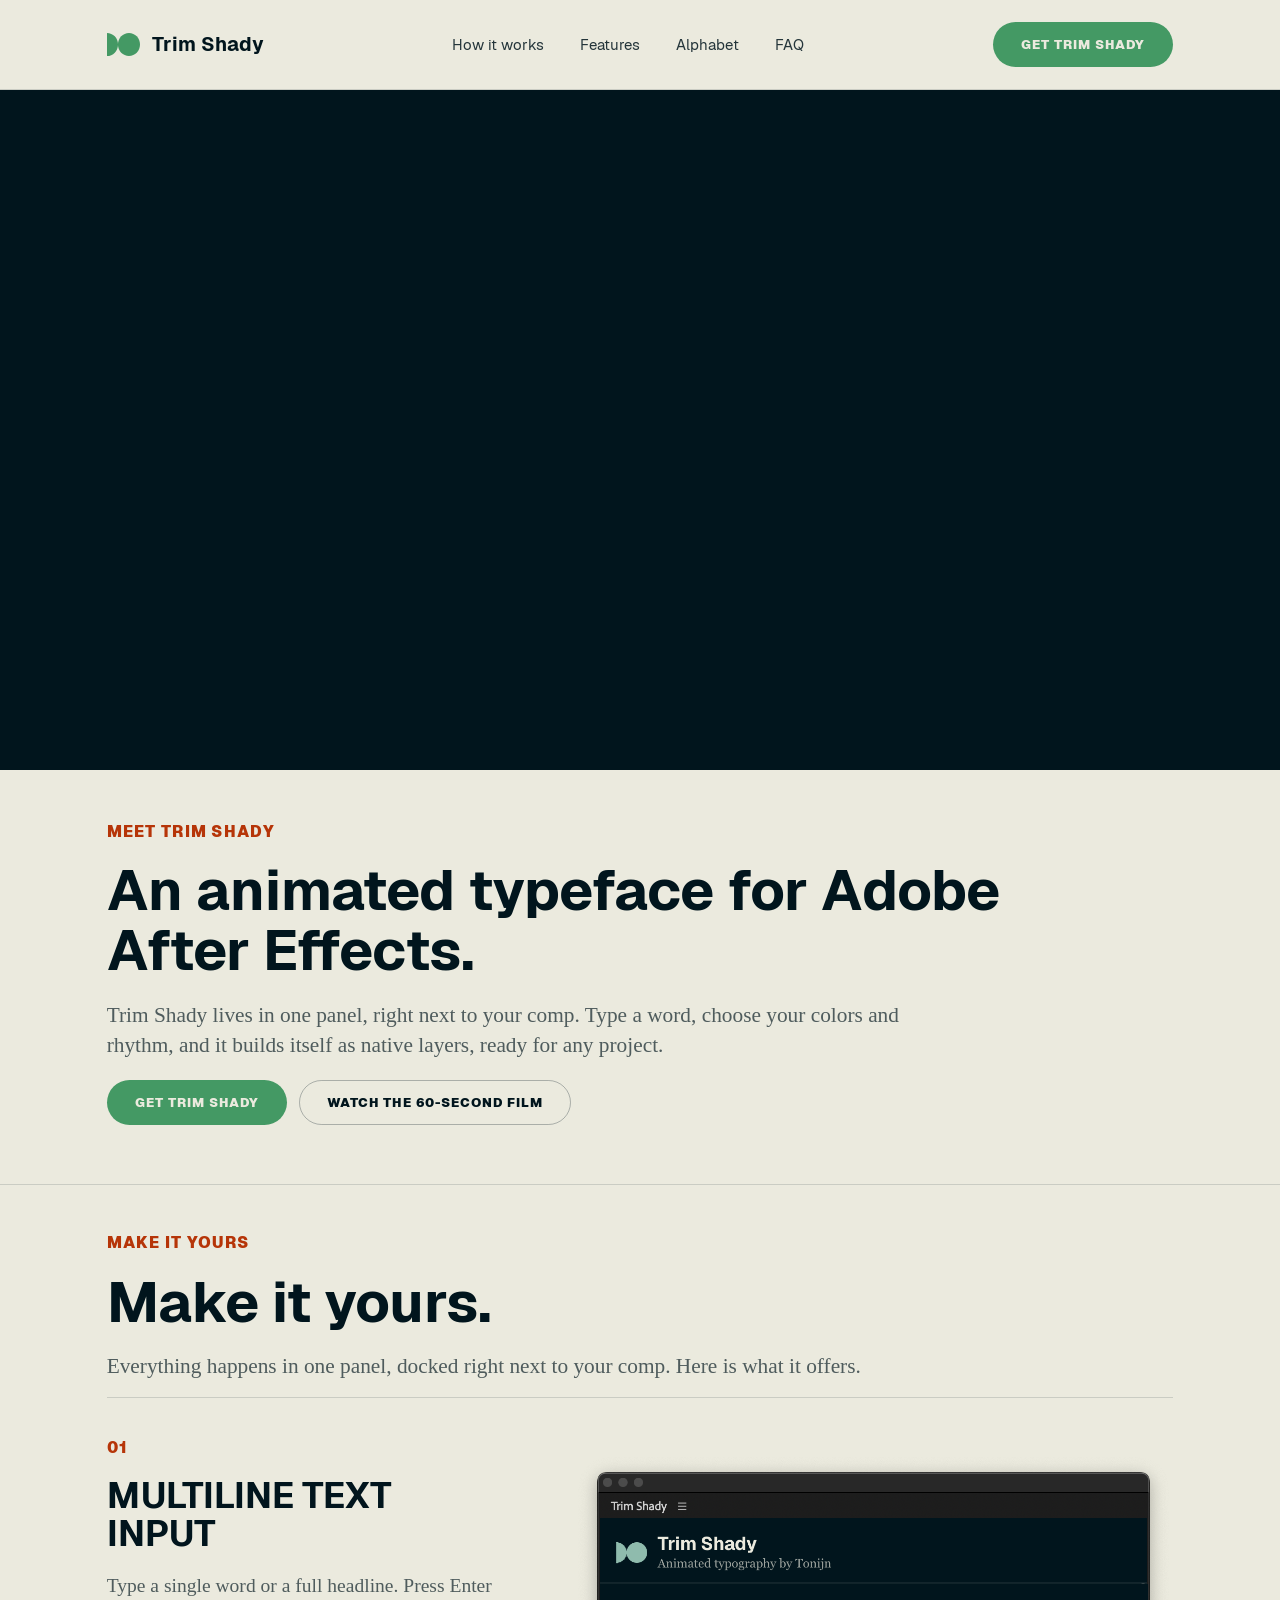
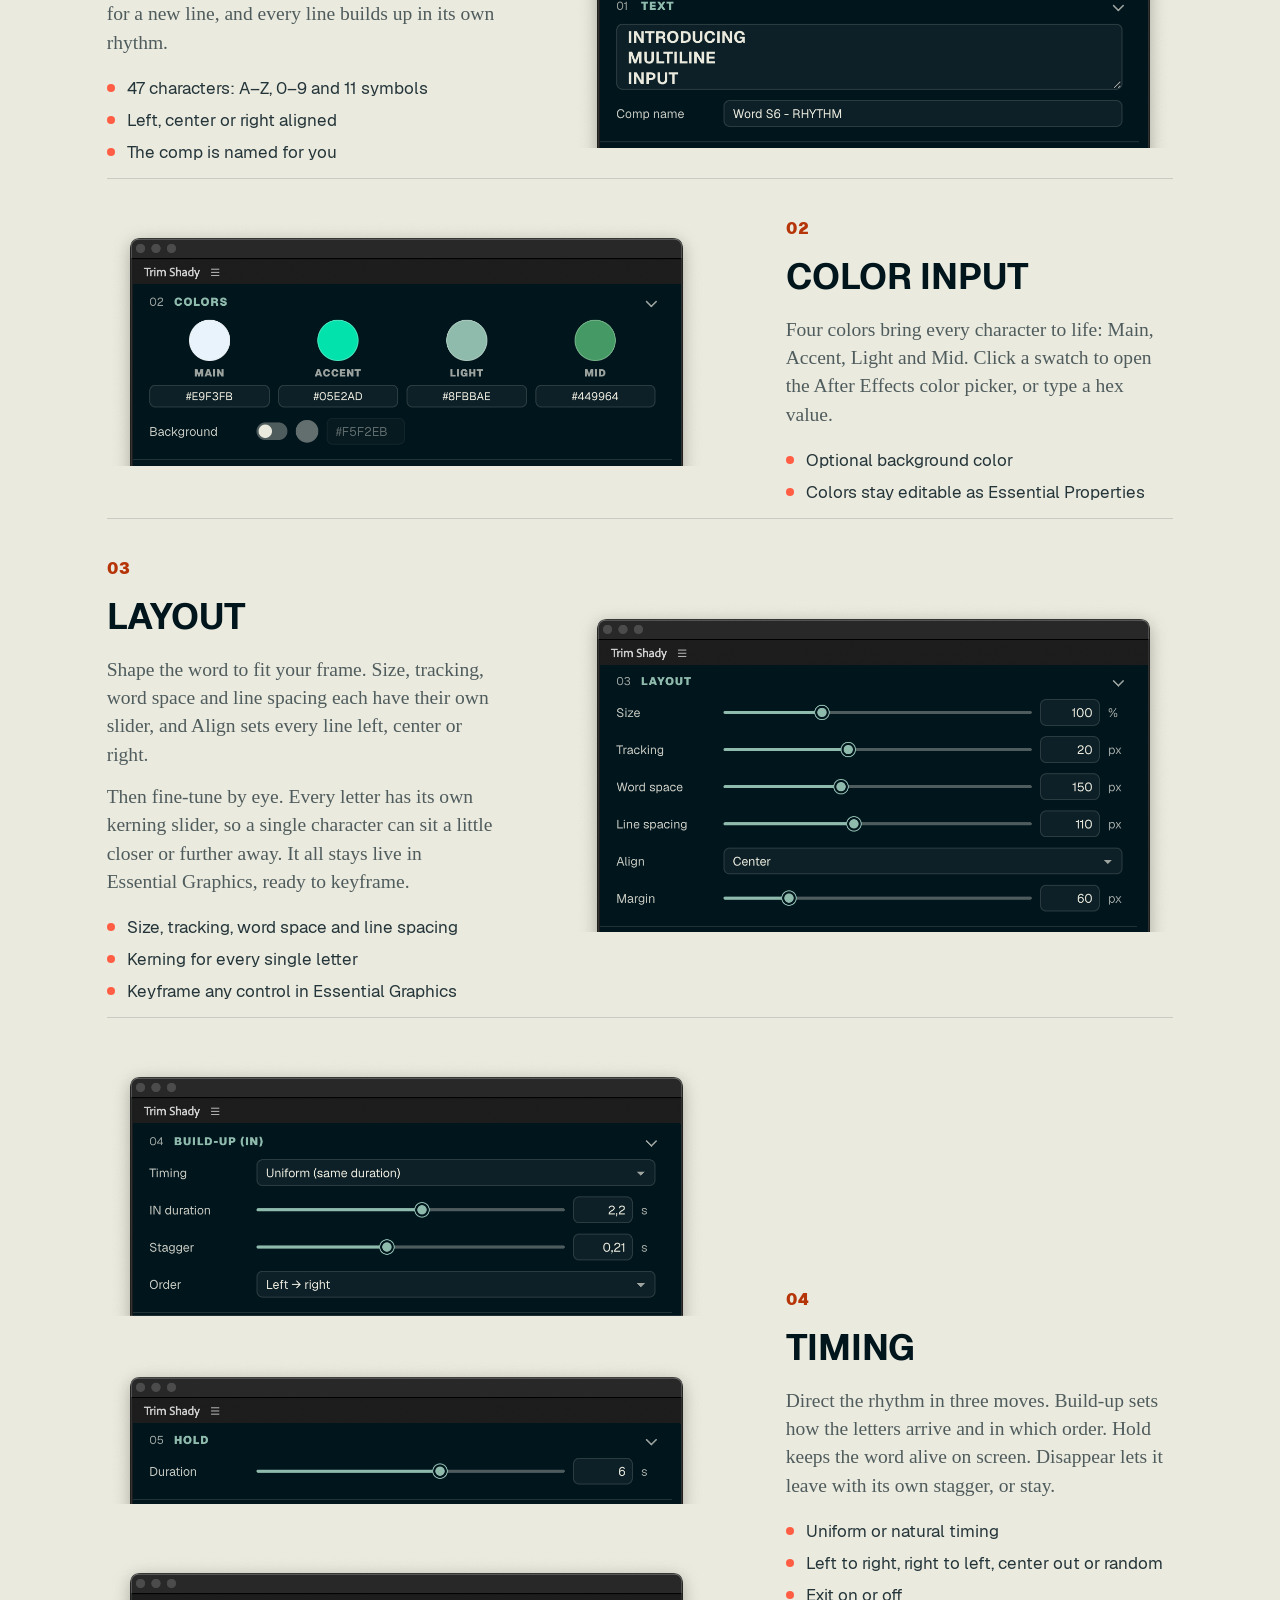
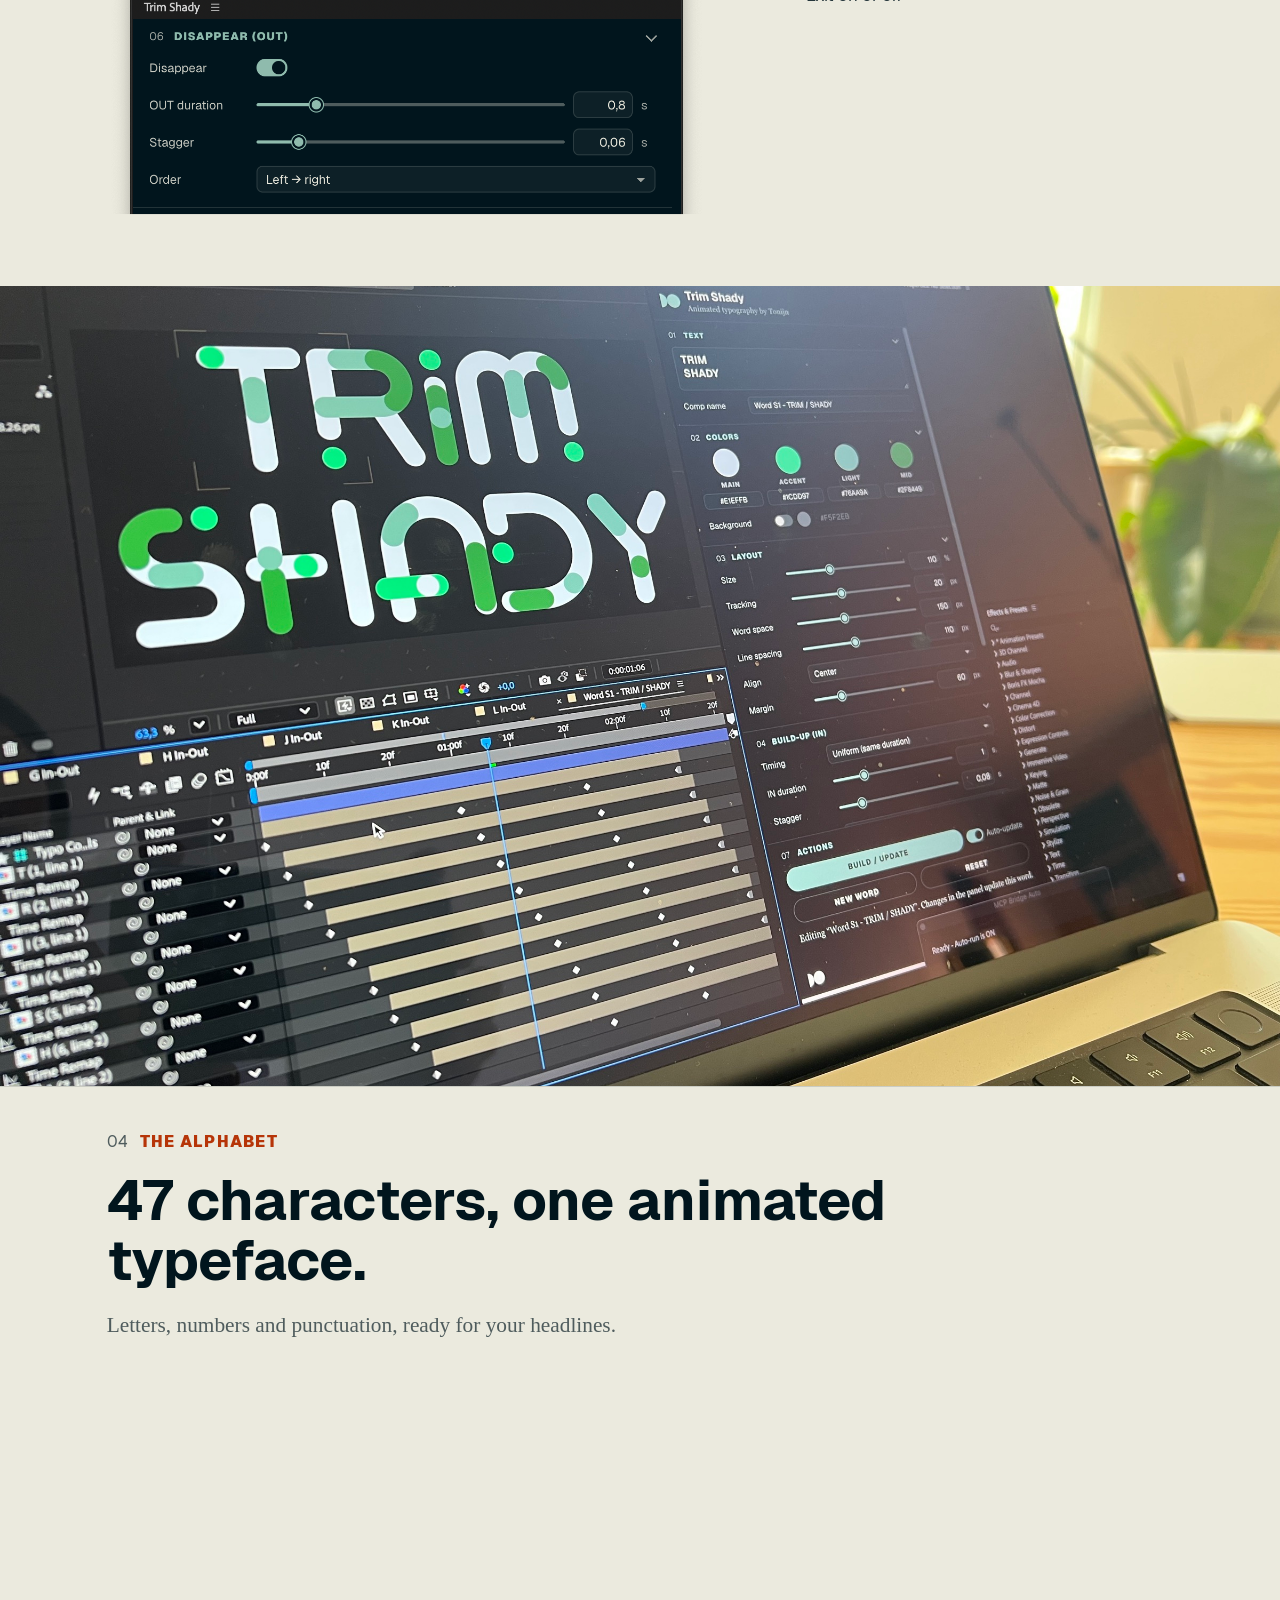
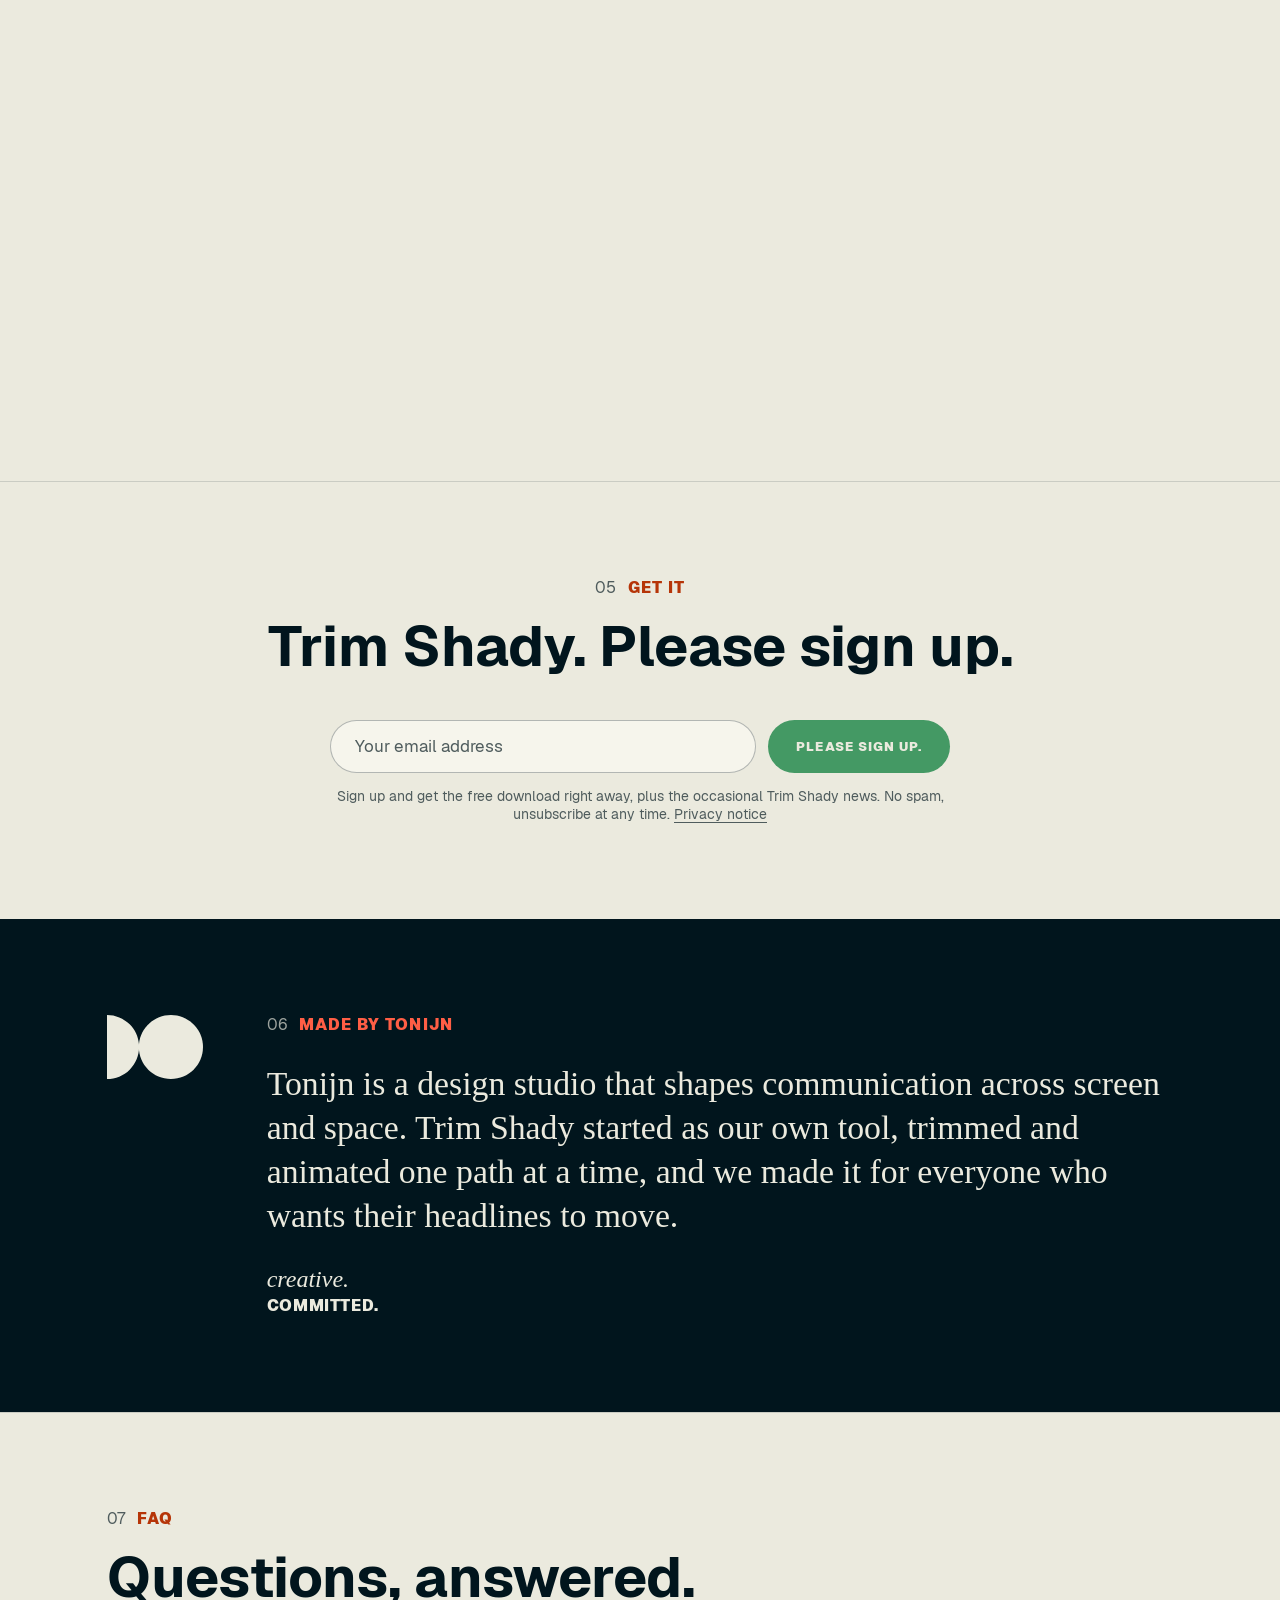
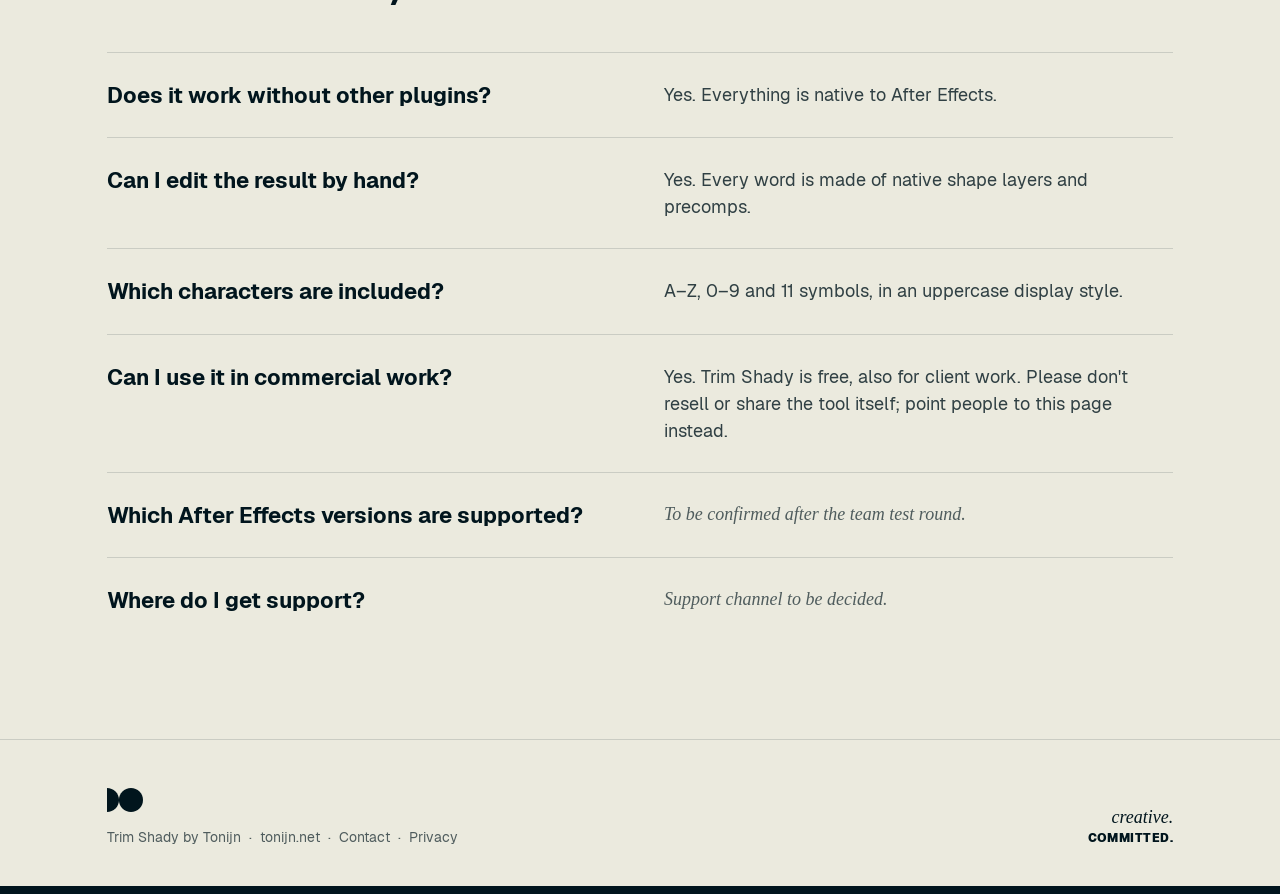
==== commit 4d285ab0: "Form redirects to download page" ====
--- a/index.html
+++ b/index.html
@@ -165,14 +165,16 @@
            replaced by ours, but the attributes Kit's script (ck.5.js) relies on are
            kept: class "formkit-form", data-sv-form, data-uid, data-options and the
            data-element="errors | fields | submit" parts. The script then sends the
-           address without leaving the page and shows Kit's success message in the
-           "errors" list (as a .formkit-alert-success item). Without JavaScript the
-           form still posts to Kit directly. Double opt-in: Kit emails a
-           confirmation link. Settings (success text, tag) live in Kit, not here. -->
+           address and then sends the visitor to download.html (after_subscribe =
+           redirect, in data-options below; this copy OVERRIDES the form's settings
+           in Kit, so keep both the same). Errors show in the "errors" list. Without
+           JavaScript the form posts to Kit directly and Kit's own setting applies
+           (General → redirect to the same page). Kit also emails a confirmation
+           link (double opt-in) for the news list. -->
       <div class="signup" id="signup" data-reveal="up">
         <form class="formkit-form signup-form" action="https://app.kit.com/forms/10005065/subscriptions" method="post"
               data-sv-form="10005065" data-uid="9677f10a05" data-format="inline" data-version="5"
-              data-options='{"settings":{"after_subscribe":{"action":"message","success_message":"Thanks! Now check your inbox to confirm your sign-up.","redirect_url":""},"modal":{"trigger":"timer","scroll_percentage":null,"timer":5,"devices":"all","show_once_every":15},"powered_by":{"show":false},"recaptcha":{"enabled":false},"return_visitor":{"action":"show","custom_content":""},"slide_in":{"display_in":"bottom_right","trigger":"timer","scroll_percentage":null,"timer":5,"devices":"all","show_once_every":15},"sticky_bar":{"display_in":"top","trigger":"timer","scroll_percentage":null,"timer":5,"devices":"all","show_once_every":15}},"version":"5"}'>
+              data-options='{"settings":{"after_subscribe":{"action":"redirect","success_message":"Thanks! Taking you to the download.","redirect_url":"https://tonijn-bv.github.io/Trim-Shady/download.html"},"modal":{"trigger":"timer","scroll_percentage":null,"timer":5,"devices":"all","show_once_every":15},"powered_by":{"show":false},"recaptcha":{"enabled":false},"return_visitor":{"action":"show","custom_content":""},"slide_in":{"display_in":"bottom_right","trigger":"timer","scroll_percentage":null,"timer":5,"devices":"all","show_once_every":15},"sticky_bar":{"display_in":"top","trigger":"timer","scroll_percentage":null,"timer":5,"devices":"all","show_once_every":15}},"version":"5"}'>
           <ul class="formkit-alert formkit-alert-error" data-element="errors" data-group="alert"></ul>
           <div class="signup-fields formkit-fields" data-element="fields" data-stacked="false">
             <label class="visually-hidden" for="signup-email">Email address</label>
@@ -182,7 +184,7 @@
               <span class="label">Please sign up.</span>
             </button>
           </div>
-          <p class="signup-note">Sign up and we'll email you the free download, plus the occasional Trim Shady news. No spam, unsubscribe at any time. <a href="privacy.html">Privacy notice</a></p>
+          <p class="signup-note">Sign up and get the free download right away, plus the occasional Trim Shady news. No spam, unsubscribe at any time. <a href="privacy.html">Privacy notice</a></p>
         </form>
       </div>
     </section>
--- a/css/style.css
+++ b/css/style.css
@@ -198,6 +198,26 @@
 .legal .back { margin-top: 24px; }
 .signup-note a { color: inherit; text-underline-offset: 3px; }
 
+/* ---- Download page (download.html) ---------------------------------------- */
+.download { border-top: 0; padding-top: 80px; display: flex; flex-direction: column; align-items: center; gap: 48px; }
+.download .head { gap: 22px; }
+.download .lead { max-width: 640px; }
+.button.big { padding: 22px 40px; font-size: 15px; }
+.small-note { font-size: 14px; color: var(--grey); line-height: 1.6; }
+.small-note.center { text-align: center; max-width: 640px; }
+.small-note a, .install-steps a { color: var(--ink); text-underline-offset: 3px; }
+.install-steps {
+  counter-reset: step; list-style: none; margin: 0; padding: 0;
+  display: grid; grid-template-columns: repeat(3, 1fr); gap: 24px; max-width: 1000px; width: 100%;
+}
+.install-steps li {
+  counter-increment: step; padding: 28px 24px 24px; border-top: 1px solid var(--line);
+  font: 400 18px/1.5 var(--serif); color: var(--grey);
+}
+.install-steps li::before { content: "0" counter(step); display: block; margin-bottom: 12px; font: 900 16px var(--sans); letter-spacing: 0.06em; color: var(--coral-deep); }
+.install-steps strong { color: var(--ink); }
+@media (max-width: 800px) { .install-steps { grid-template-columns: 1fr; } }
+
 /* ---- Footer -------------------------------------------------------------- */
 .footer {
   display: flex; align-items: flex-end; justify-content: space-between; gap: 24px;
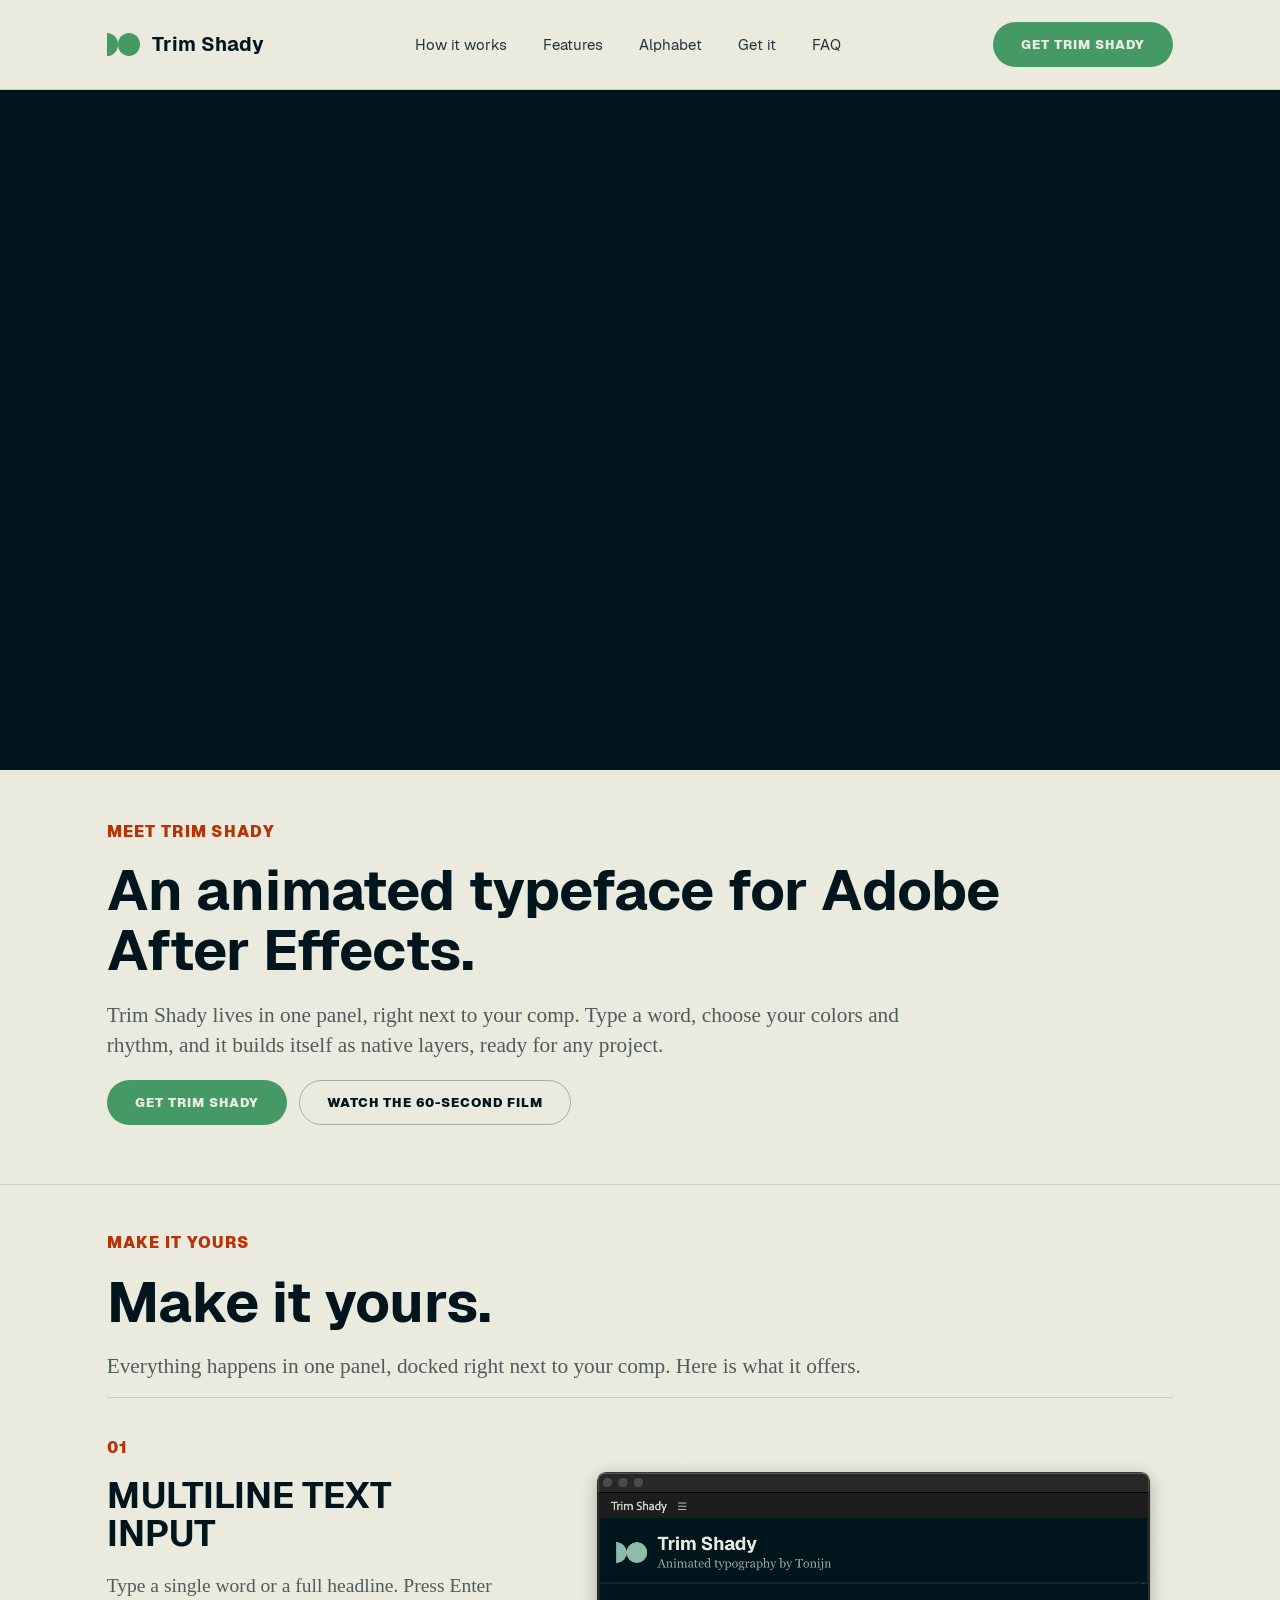
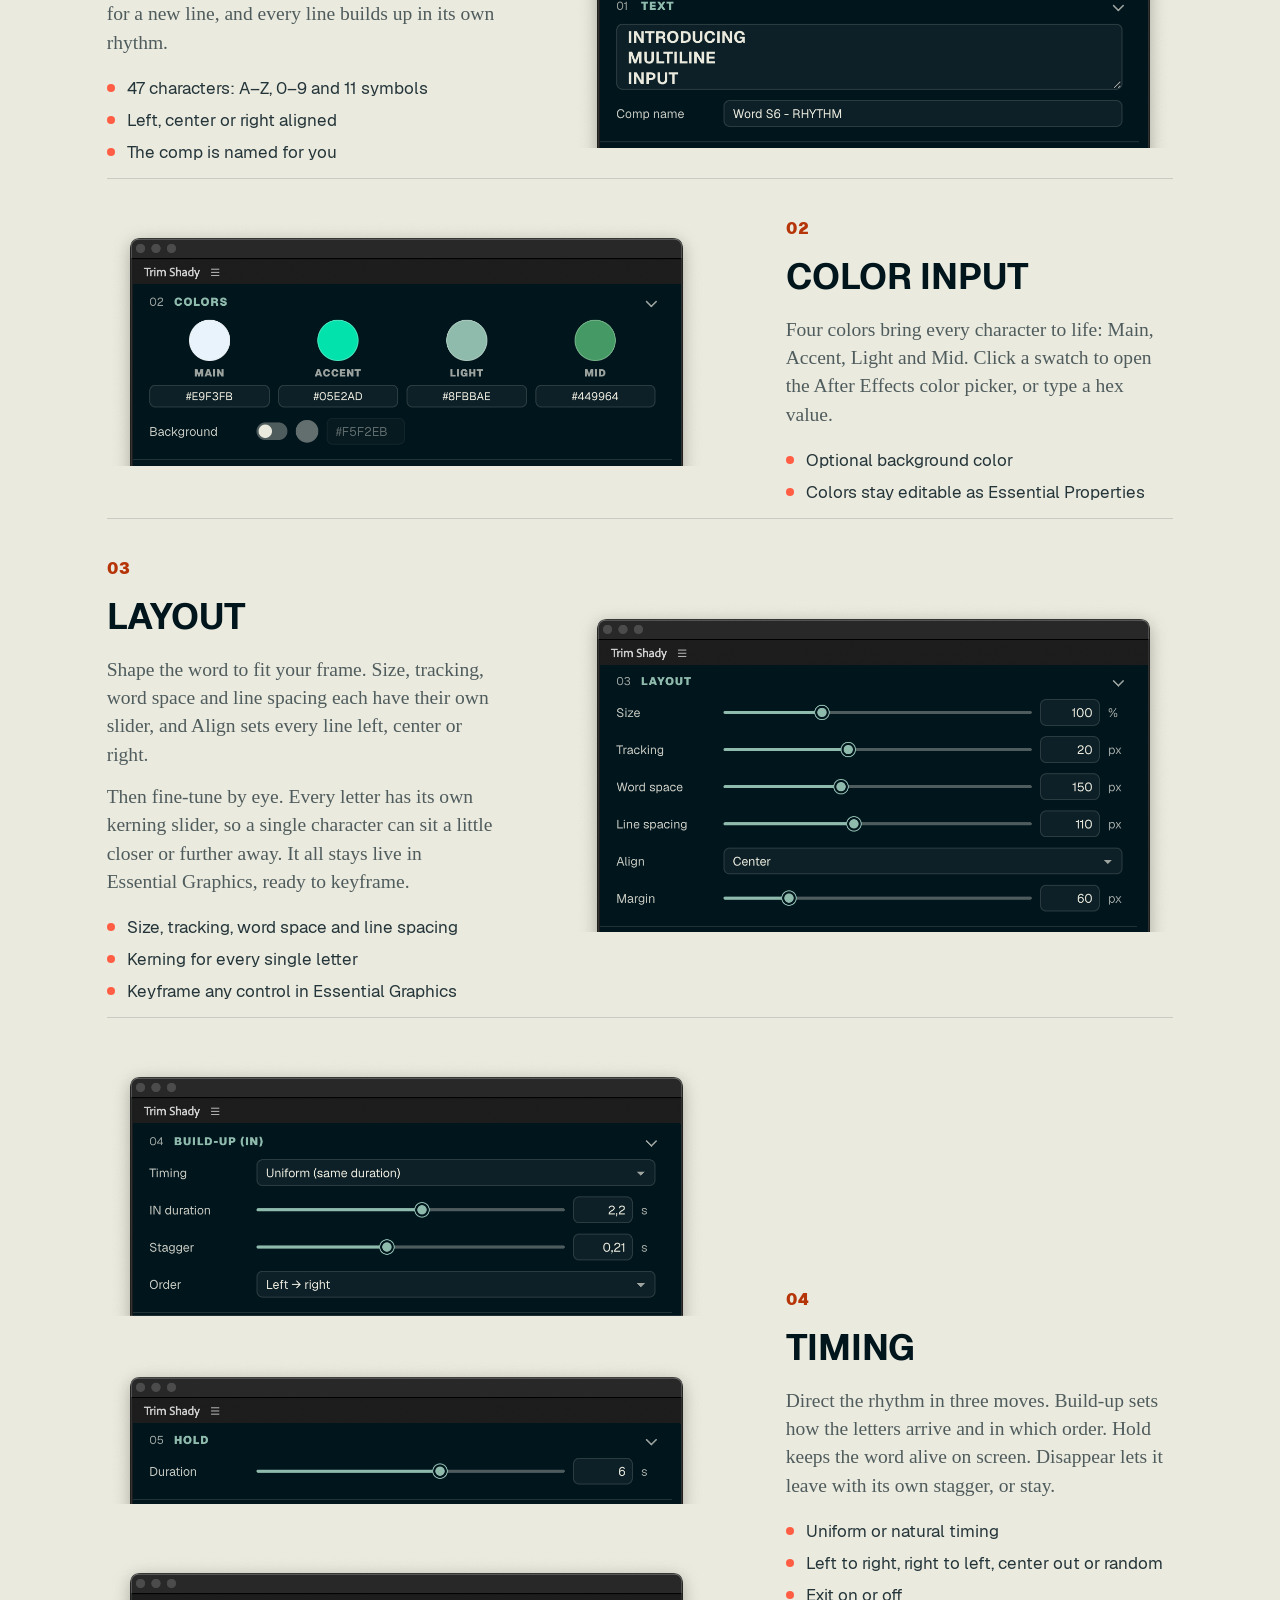
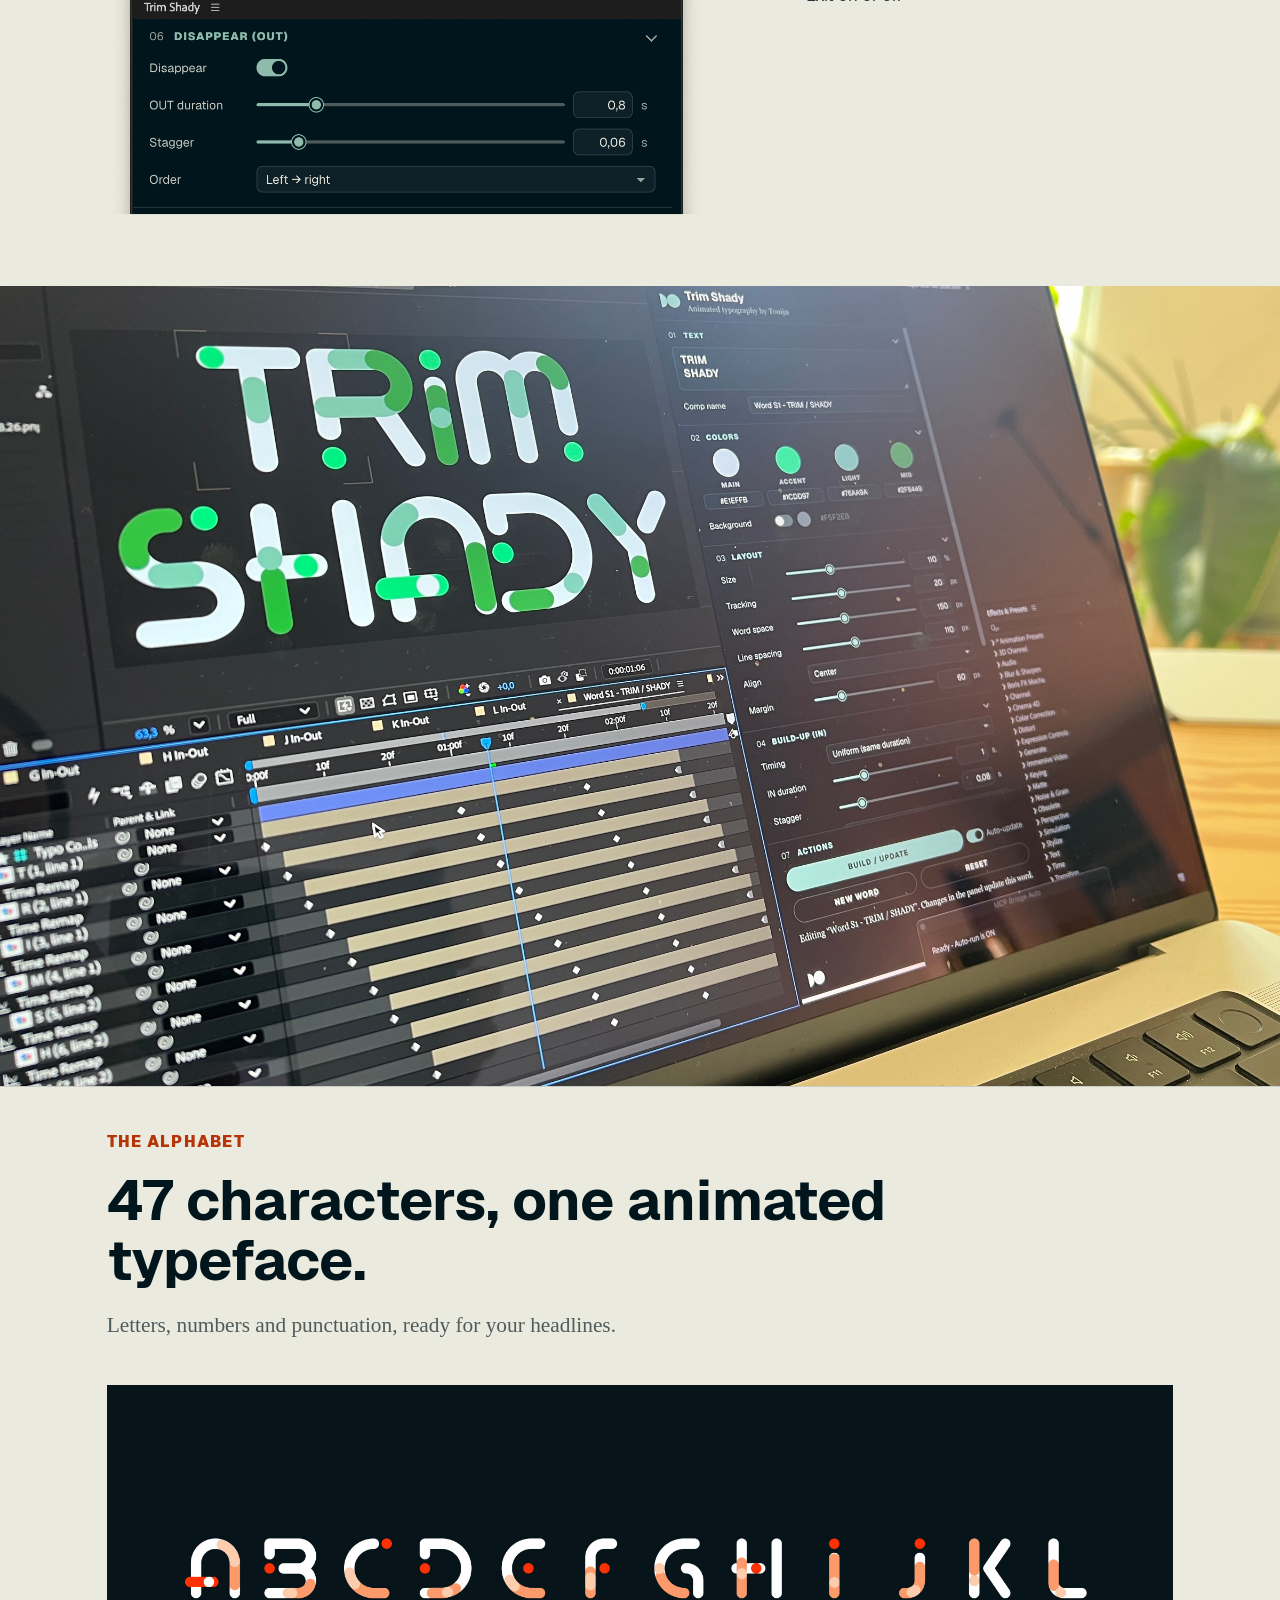
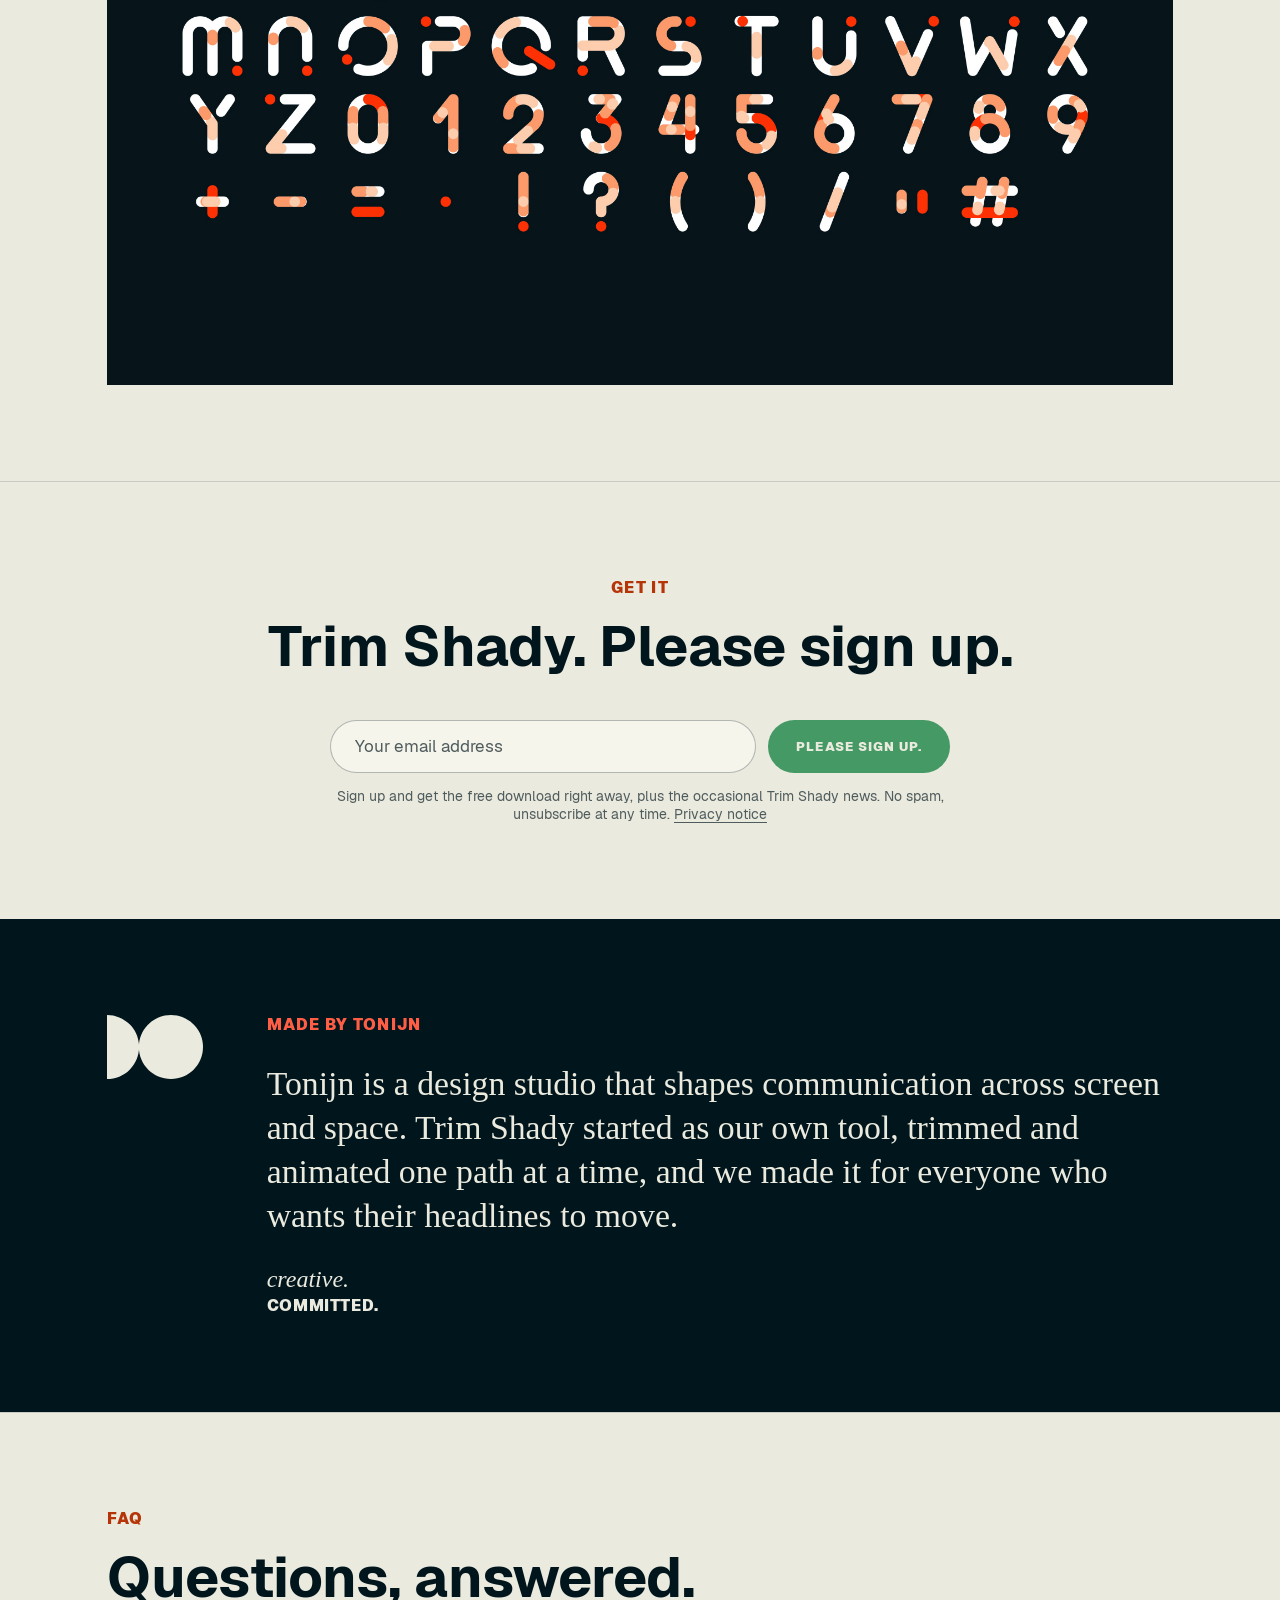
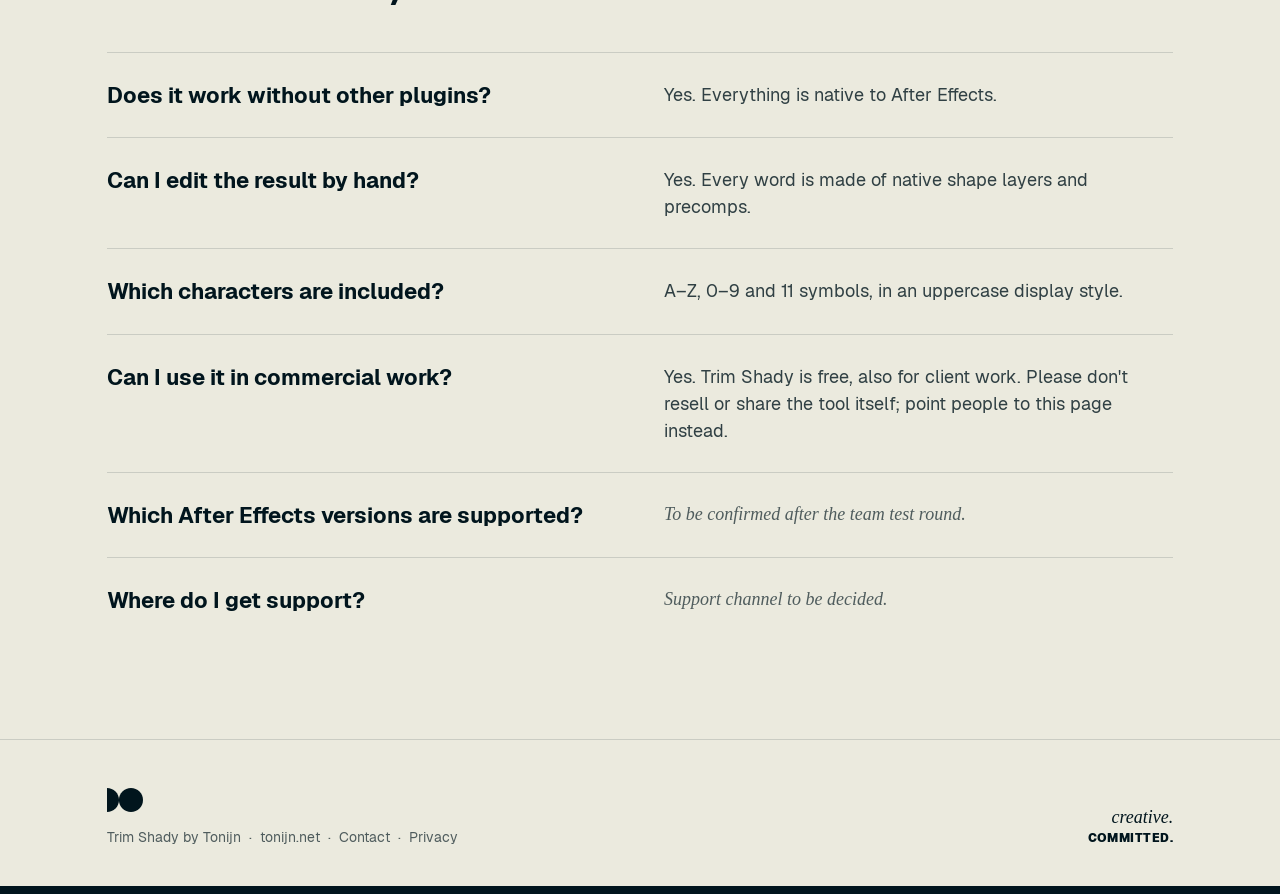
==== commit 8b78f765: "Menu: Get it link and phone menu (hamburger); section numbers removed from headings" ====
--- a/index.html
+++ b/index.html
@@ -22,6 +22,7 @@
   <meta property="og:image" content="img/hero-poster.jpg">
   <link rel="icon" href="img/do-mark-top.svg" type="image/svg+xml">
   <link rel="preload" href="fonts/Geist-Bold.woff2" as="font" type="font/woff2" crossorigin>
+  <script>document.documentElement.classList.add("js");</script><!-- early, so the phone menu does not flash open -->
   <link rel="stylesheet" href="css/style.css">
 </head>
 <body>
@@ -32,13 +33,18 @@
       <img src="img/do-mark-top.svg" width="33" height="22" alt="">
       <span>Trim Shady</span>
     </a>
-    <nav class="links" aria-label="Sections">
+    <nav class="links" id="site-nav" aria-label="Sections">
       <a href="#meet">How it works</a>
       <a href="#make-it-yours">Features</a>
       <a href="#alphabet">Alphabet</a>
+      <a href="#get-it">Get it</a>
       <a href="#faq">FAQ</a>
     </nav>
     <a class="button" href="#get-it">Get Trim Shady</a>
+    <!-- Hamburger: only shown on smaller screens (see css "Smaller screens"); js/main.js opens/closes the menu -->
+    <button class="menu-toggle" type="button" aria-expanded="false" aria-controls="site-nav" aria-label="Menu">
+      <span class="menu-toggle-bar"></span><span class="menu-toggle-bar"></span><span class="menu-toggle-bar"></span>
+    </button>
   </header>
 
   <main id="top">
@@ -148,7 +154,7 @@
     <!-- 04 The alphabet -->
     <section class="section alphabet" id="alphabet">
       <div class="head" data-reveal="up">
-        <p class="kicker"><span class="kicker-num">04</span>The alphabet</p>
+        <p class="kicker">The alphabet</p>
         <h2 class="title">47 characters, one animated typeface.</h2>
         <p class="lead narrow">Letters, numbers and punctuation, ready for your headlines.</p>
       </div>
@@ -158,7 +164,7 @@
     <!-- 05 Get it: the sign-up form (Kit) comes here in the next step. -->
     <section class="section get" id="get-it">
       <div class="head center" data-reveal="up">
-        <p class="kicker"><span class="kicker-num">05</span>Get it</p>
+        <p class="kicker">Get it</p>
         <h2 class="title">Trim Shady. Please sign up.</h2>
       </div>
       <!-- Kit (ConvertKit) inline form 10005065. Kit's own markup and styles are
@@ -193,7 +199,7 @@
     <section class="section tonijn" aria-labelledby="tonijn-kicker">
       <img class="tonijn-mark" src="img/do-mark-tonijn.svg" width="96" height="64" alt="" data-reveal="left">
       <div class="tonijn-copy" data-reveal="right">
-        <p class="kicker" id="tonijn-kicker"><span class="kicker-num">06</span>Made by Tonijn</p>
+        <p class="kicker" id="tonijn-kicker">Made by Tonijn</p>
         <p class="statement">Tonijn is a design studio that shapes communication across screen and space. Trim Shady started as our own tool, trimmed and animated one path at a time, and we made it for everyone who wants their headlines to move.</p>
         <p class="signature"><em>creative.</em><strong>COMMITTED.</strong></p>
       </div>
@@ -202,7 +208,7 @@
     <!-- 07 FAQ -->
     <section class="section faq" id="faq">
       <div class="head" data-reveal="up">
-        <p class="kicker"><span class="kicker-num">07</span>FAQ</p>
+        <p class="kicker">FAQ</p>
         <h2 class="title">Questions, answered.</h2>
       </div>
       <dl class="faq-list" data-reveal="up">
--- a/css/style.css
+++ b/css/style.css
@@ -71,6 +71,19 @@
 .links a { text-decoration: none; }
 .links a:hover { color: var(--ink); text-decoration: underline; text-underline-offset: 4px; }
 
+/* Hamburger (smaller screens only, see "Smaller screens"): three bars that turn into an X */
+.menu-toggle {
+  display: none; flex-direction: column; justify-content: center; gap: 5px;
+  width: 44px; height: 44px; padding: 0 10px;
+  background: transparent; border: 1px solid rgba(1, 21, 29, 0.28); border-radius: 999px;
+  cursor: pointer; color: var(--ink);
+}
+.menu-toggle:focus-visible { outline: 2px solid var(--green); outline-offset: 2px; }
+.menu-toggle-bar { display: block; height: 2px; background: currentColor; border-radius: 2px; transition: transform 0.2s ease, opacity 0.2s ease; }
+.menu-toggle[aria-expanded="true"] .menu-toggle-bar:nth-child(1) { transform: translateY(7px) rotate(45deg); }
+.menu-toggle[aria-expanded="true"] .menu-toggle-bar:nth-child(2) { opacity: 0; }
+.menu-toggle[aria-expanded="true"] .menu-toggle-bar:nth-child(3) { transform: translateY(-7px) rotate(-45deg); }
+
 /* ---- Hero ---------------------------------------------------------------- */
 .hero { background: var(--ink); }
 .hero-media { position: relative; height: min(680px, 56.25vw); overflow: hidden; }
@@ -99,7 +112,6 @@
   letter-spacing: 0.08em; text-transform: uppercase;
   color: var(--coral-deep);
 }
-.kicker-num { font-weight: 400; letter-spacing: 0; color: var(--grey); }
 .title { font: 700 clamp(40px, 4.444vw, 64px)/1.05 var(--sans); max-width: 1000px; }
 .lead { font: 400 clamp(19px, 1.667vw, 24px)/1.4 var(--serif); color: var(--grey); max-width: 820px; }
 .lead.narrow { max-width: 760px; }
@@ -168,7 +180,6 @@
 .tonijn { display: flex; gap: 64px; align-items: flex-start; background: var(--ink); color: var(--paper); border-top: 0; }
 .tonijn-mark { flex: none; }
 .tonijn-copy { display: flex; flex-direction: column; gap: 28px; }
-.tonijn .kicker-num { color: #9da39e; }
 .tonijn .kicker { color: var(--coral); }
 .statement { font: 400 clamp(26px, 2.639vw, 38px)/1.3 var(--serif); }
 .signature { display: flex; flex-direction: column; gap: 2px; line-height: 1.1; }
@@ -240,13 +251,34 @@
 .js [data-reveal].is-visible { opacity: 1; transform: none; }
 @media (prefers-reduced-motion: reduce) {
   html { scroll-behavior: auto; }
+  .menu-toggle-bar { transition: none; }
   .js [data-reveal] { opacity: 1; transform: none; transition: none; }
 }
 
 /* ---- Smaller screens ------------------------------------------------------ */
 @media (max-width: 1100px) {
-  .links { display: none; }
+  .topbar { flex-wrap: wrap; gap: 12px; }
+  .topbar .button { margin-left: auto; }
+  /* Without JavaScript the links simply wrap onto a row below the logo */
+  .links { order: 3; width: 100%; flex-wrap: wrap; gap: 12px 24px; }
+  /* With JavaScript: a hamburger that folds the menu out under the top bar */
+  .js .menu-toggle { display: inline-flex; }
+  .js .links {
+    display: none; position: absolute; top: 100%; left: 0; right: 0;
+    flex-direction: column; gap: 0;
+    padding: 8px var(--gutter) 20px;
+    background: var(--paper); border-bottom: 1px solid var(--line);
+    box-shadow: 0 16px 24px rgba(1, 21, 29, 0.08);
+  }
+  .js .topbar.is-open .links { display: flex; }
+  .js .links a { padding: 14px 0; border-bottom: 1px solid var(--line); font-size: 17px; color: var(--ink); }
+  .js .links a:last-child { border-bottom: 0; }
   .chapter { gap: 48px; }
+}
+/* Phones: logo + hamburger only, so the bar stays on one line. "Get it" is in the
+   menu, and the big "Get Trim Shady" button is right below the film. */
+@media (max-width: 560px) {
+  .js .topbar .button { display: none; }
 }
 @media (max-width: 800px) {
   .chapter, .chapter.flip { flex-direction: column; align-items: stretch; gap: 32px; }
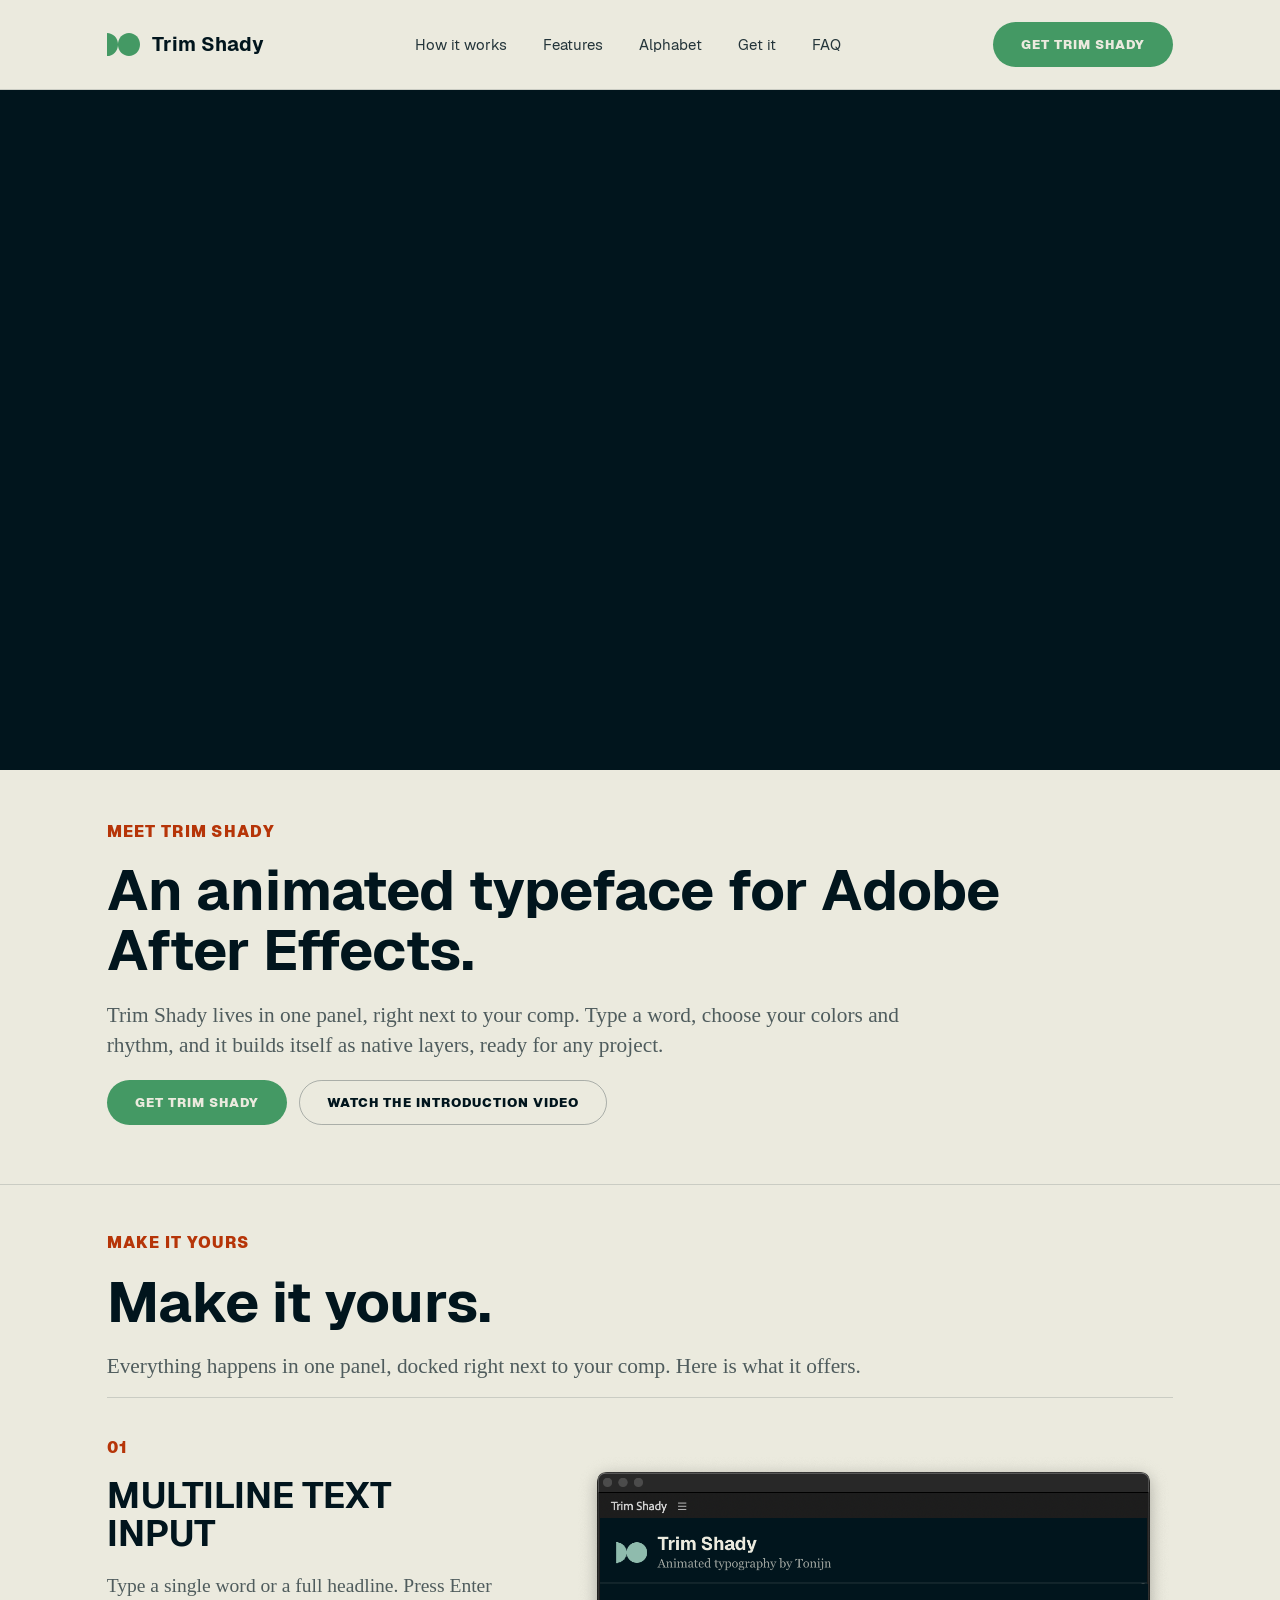
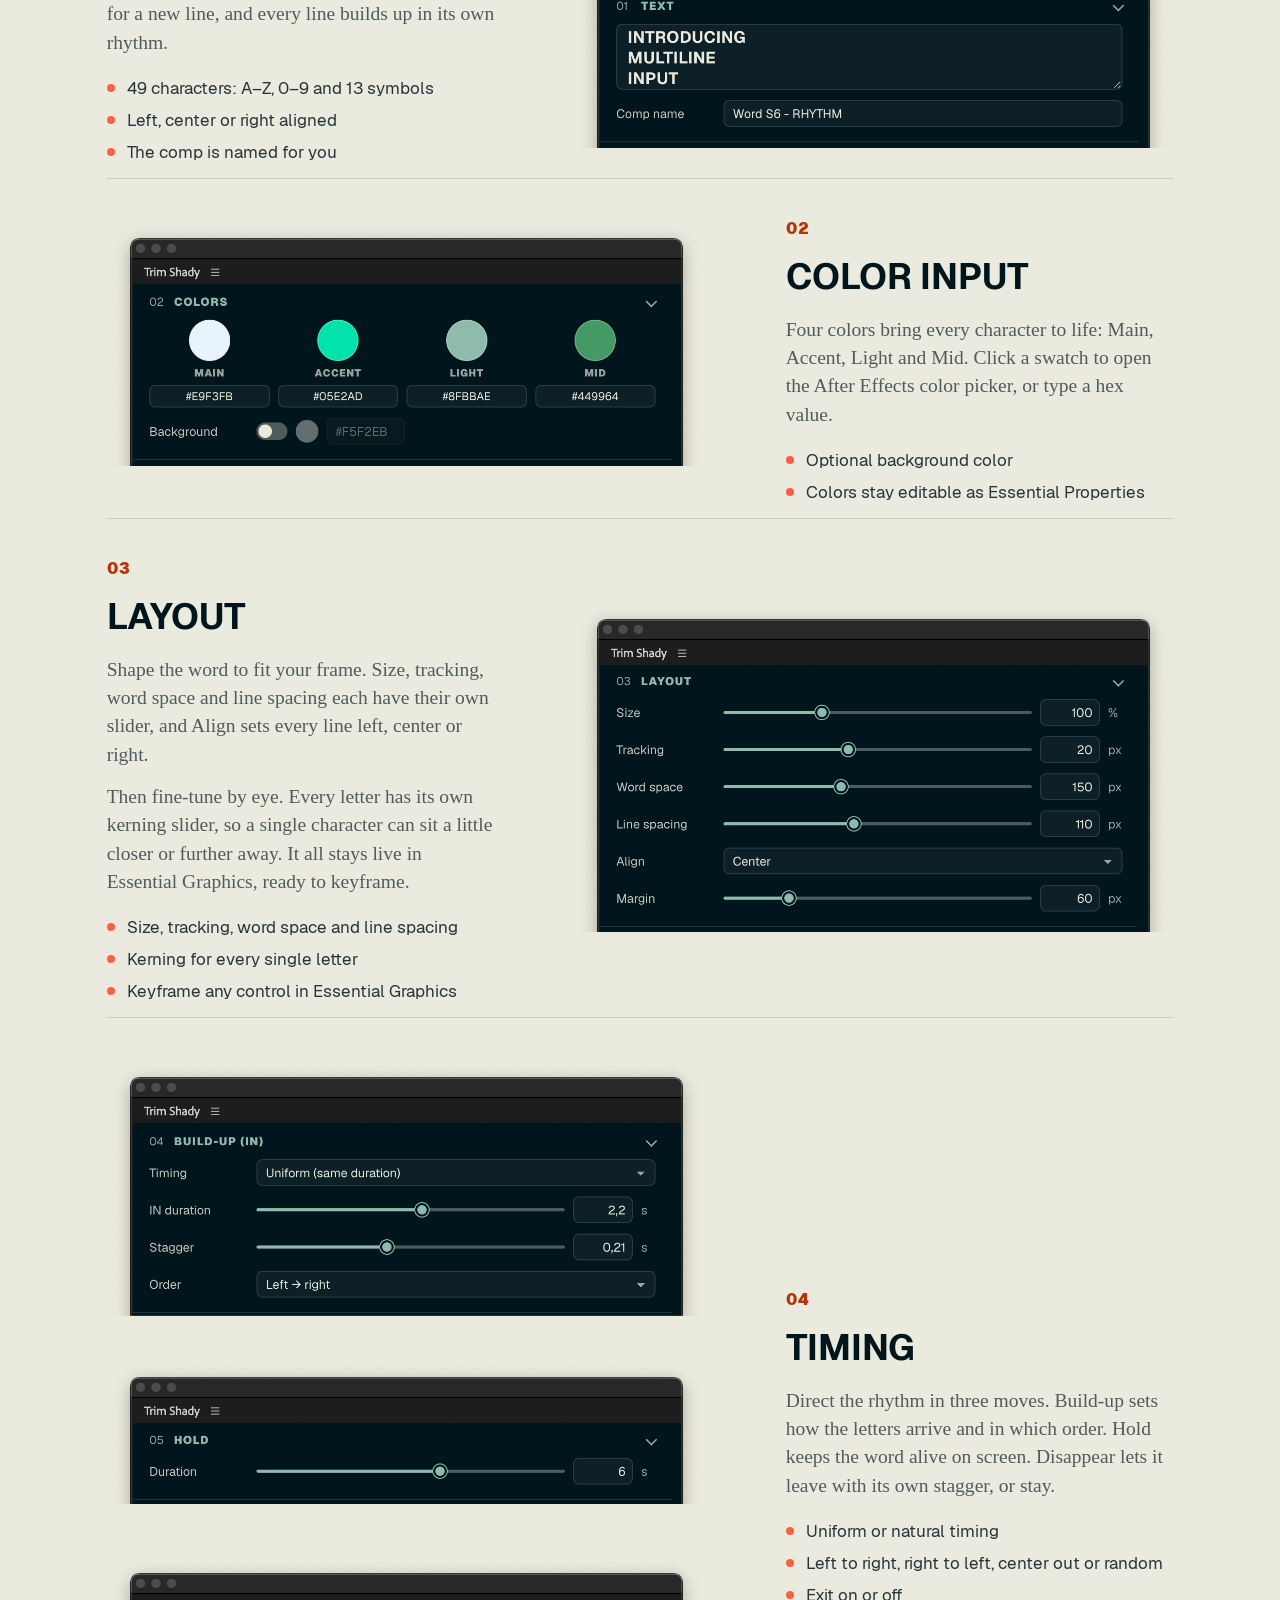
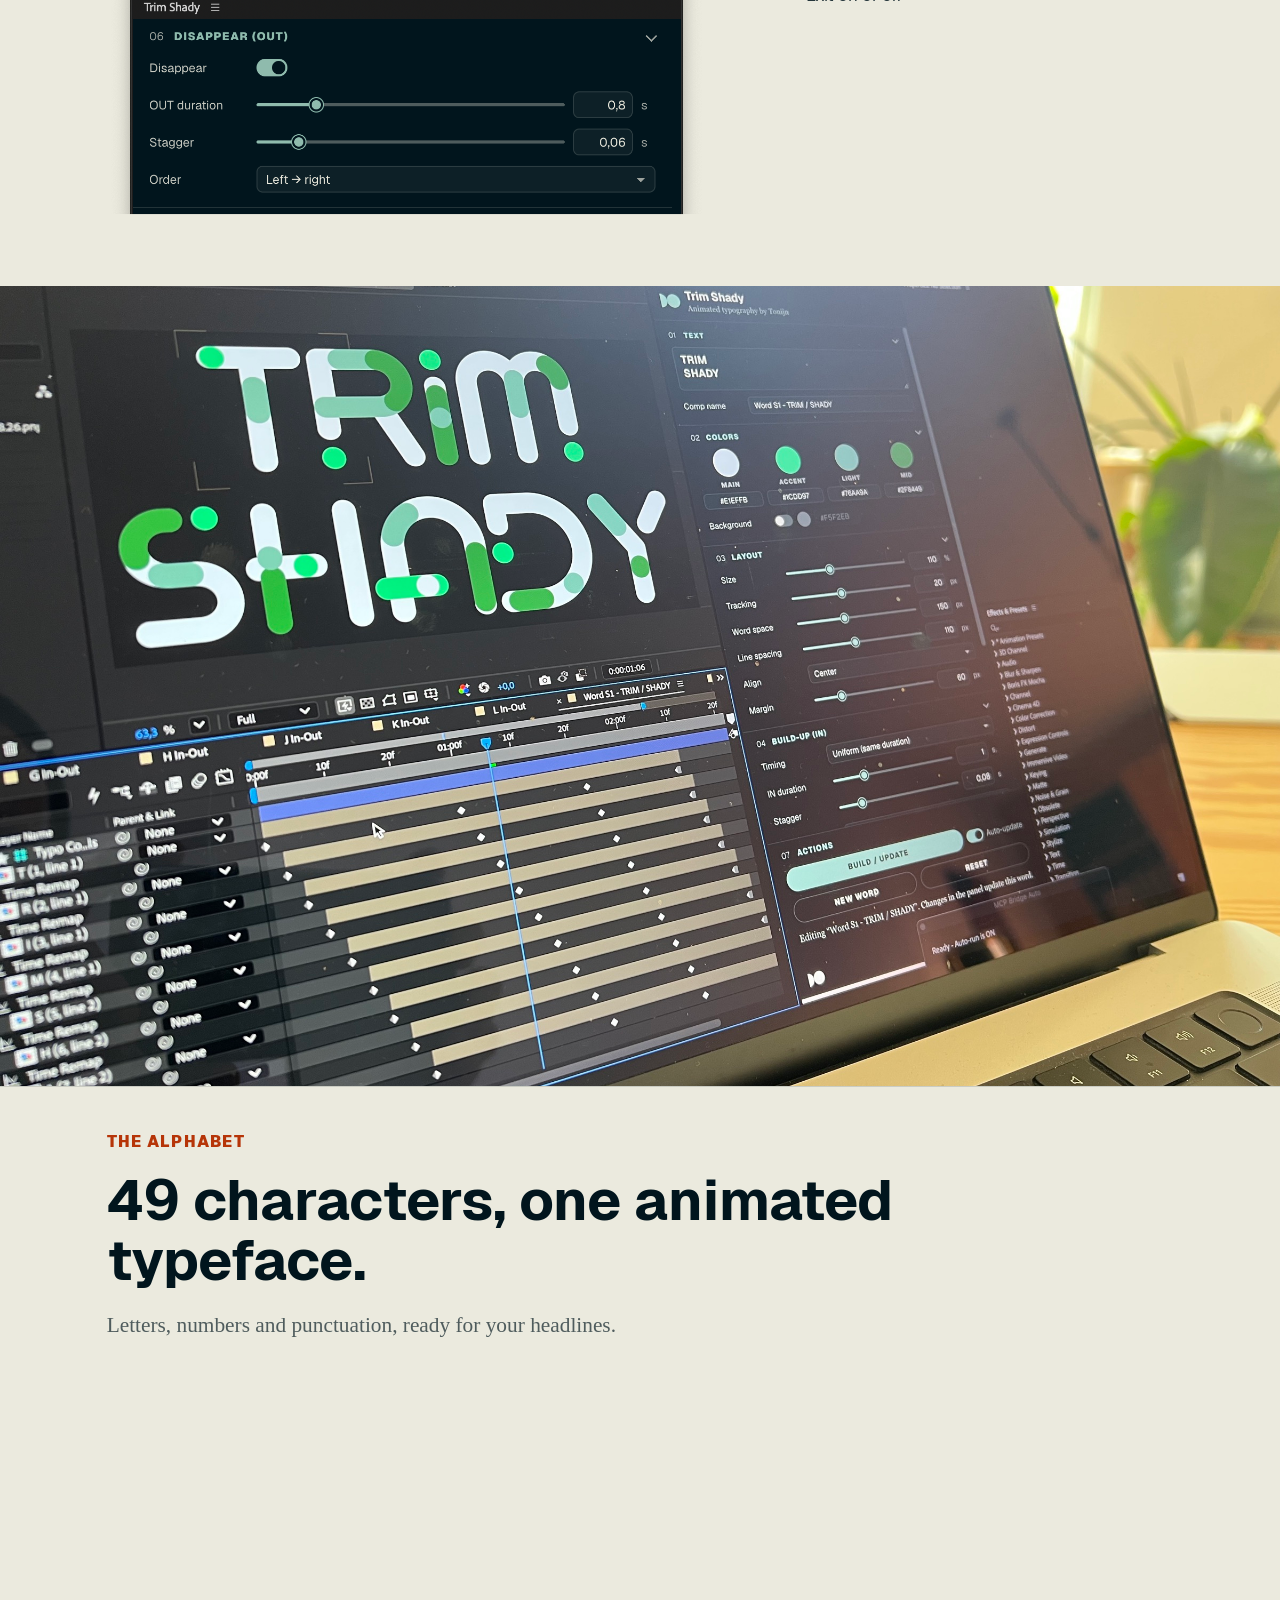
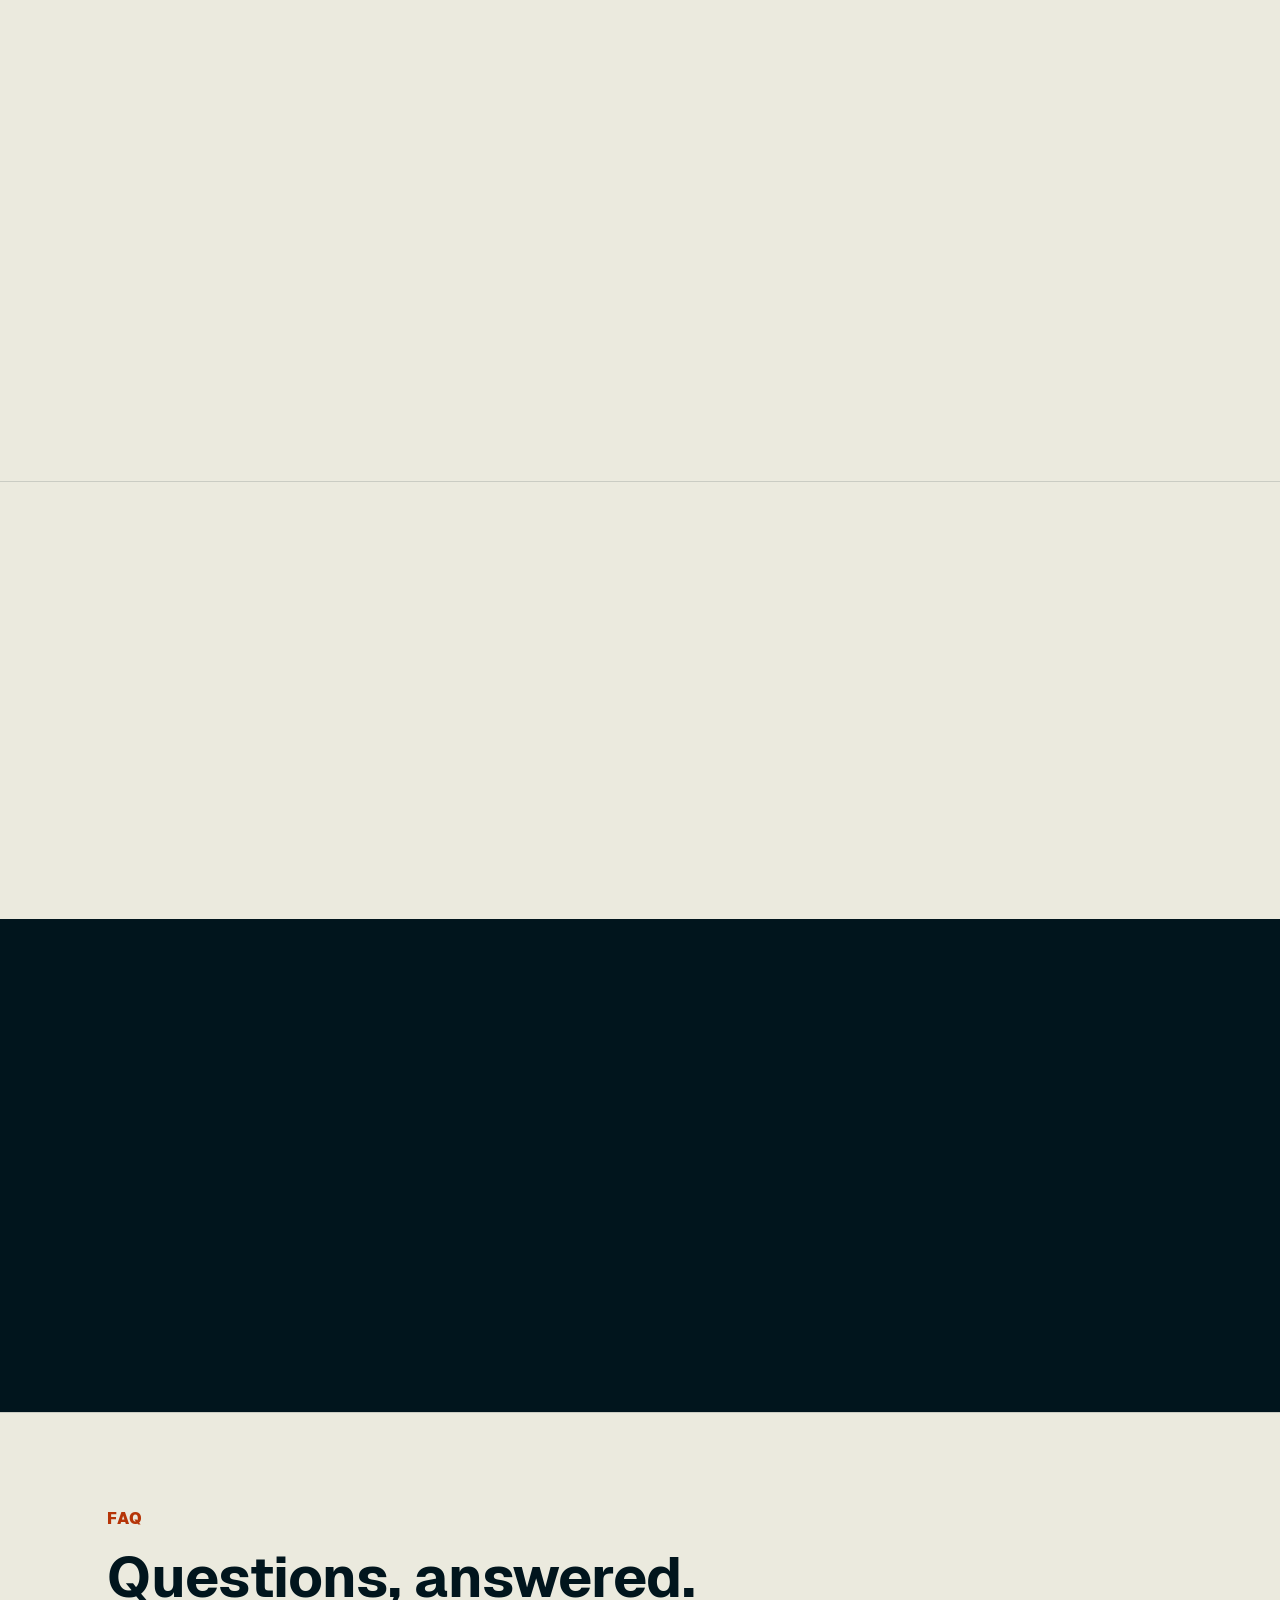
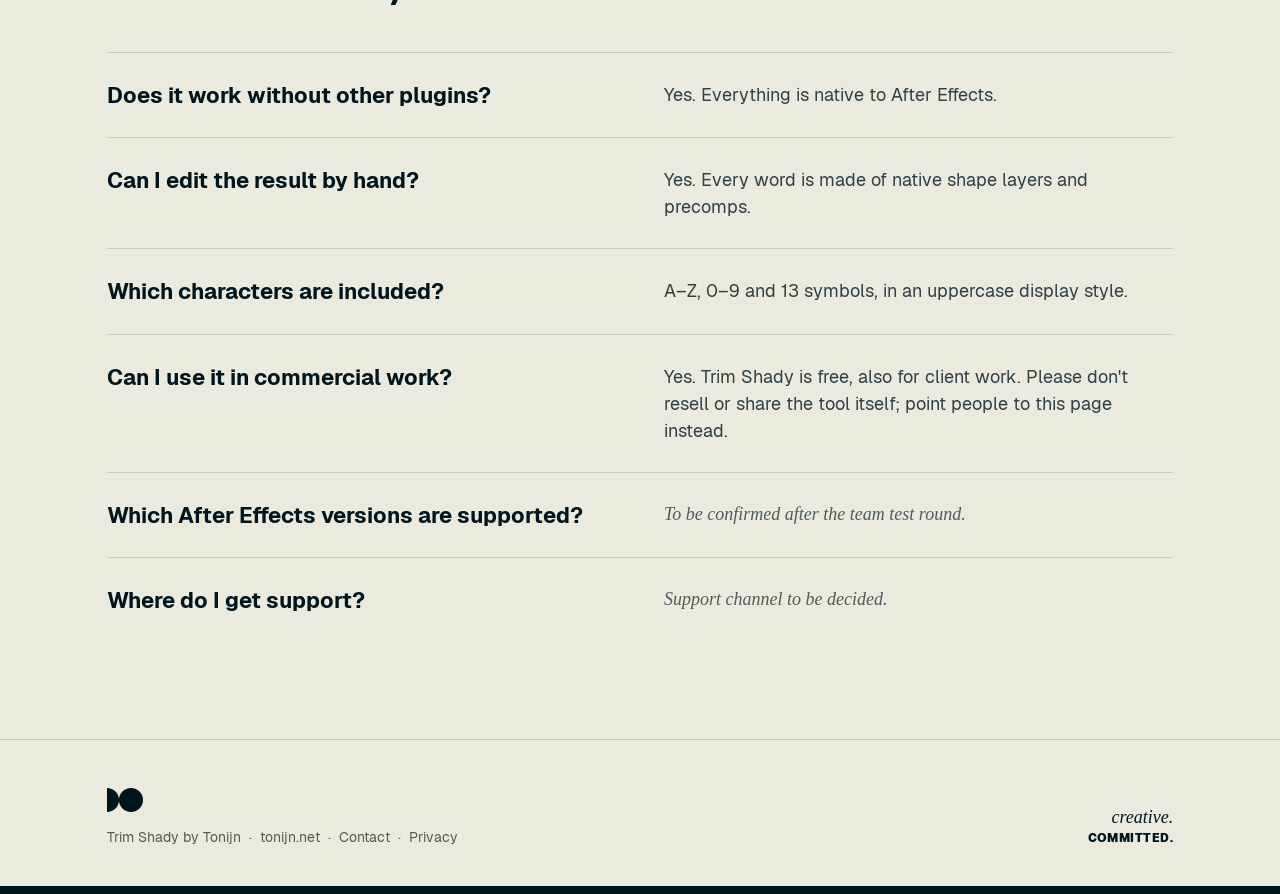
==== commit 17d3b7be: "49 characters, YouTube intro link, getting-started step, download 0.4.0" ====
--- a/index.html
+++ b/index.html
@@ -7,7 +7,8 @@
 
   Scroll animations: add data-reveal="left" | "right" | "up" to an element and
   js/main.js slides it in when it scrolls into view.
-  The Vimeo video is set in ONE place: VIMEO_ID at the top of js/main.js.
+  The Vimeo background video is set in ONE place: VIMEO_ID at the top of js/main.js.
+  "Watch the introduction video" links to YouTube: its href below (2026-10-29).
 -->
 <html lang="en">
 <head>
@@ -65,7 +66,7 @@
         <p class="lead">Trim Shady lives in one panel, right next to your comp. Type a word, choose your colors and rhythm, and it builds itself as native layers, ready for any project.</p>
         <div class="buttons">
           <a class="button" href="#get-it">Get Trim Shady</a>
-          <a class="button ghost" id="film-link" href="#" target="_blank" rel="noopener">Watch the 60-second film</a>
+          <a class="button ghost" id="film-link" href="https://youtu.be/t0fxN_1F6S0" target="_blank" rel="noopener">Watch the introduction video</a>
         </div>
       </div>
     </section>
@@ -85,7 +86,7 @@
           <h3>Multiline text input</h3>
           <p>Type a single word or a full headline. Press Enter for a new line, and every line builds up in its own rhythm.</p>
           <ul class="points">
-            <li>47 characters: A–Z, 0–9 and 11 symbols</li>
+            <li>49 characters: A–Z, 0–9 and 13 symbols</li>
             <li>Left, center or right aligned</li>
             <li>The comp is named for you</li>
           </ul>
@@ -155,10 +156,10 @@
     <section class="section alphabet" id="alphabet">
       <div class="head" data-reveal="up">
         <p class="kicker">The alphabet</p>
-        <h2 class="title">47 characters, one animated typeface.</h2>
+        <h2 class="title">49 characters, one animated typeface.</h2>
         <p class="lead narrow">Letters, numbers and punctuation, ready for your headlines.</p>
       </div>
-      <img class="alphabet-img" src="img/alphabet.jpg" width="1920" height="1080" alt="All 47 characters of the Trim Shady alphabet: A to Z, 0 to 9 and 11 symbols" loading="lazy" data-reveal="up">
+      <img class="alphabet-img" src="img/alphabet.jpg" width="1920" height="1080" alt="All 49 characters of the Trim Shady alphabet: A to Z, 0 to 9 and 13 symbols" loading="lazy" data-reveal="up">
     </section>
 
     <!-- 05 Get it: the sign-up form (Kit) comes here in the next step. -->
@@ -214,7 +215,7 @@
       <dl class="faq-list" data-reveal="up">
         <div><dt>Does it work without other plugins?</dt><dd>Yes. Everything is native to After Effects.</dd></div>
         <div><dt>Can I edit the result by hand?</dt><dd>Yes. Every word is made of native shape layers and precomps.</dd></div>
-        <div><dt>Which characters are included?</dt><dd>A–Z, 0–9 and 11 symbols, in an uppercase display style.</dd></div>
+        <div><dt>Which characters are included?</dt><dd>A–Z, 0–9 and 13 symbols, in an uppercase display style.</dd></div>
         <div><dt>Can I use it in commercial work?</dt><dd>Yes. Trim Shady is free, also for client work. Please don't resell or share the tool itself; point people to this page instead.</dd></div>
         <div><dt>Which After Effects versions are supported?</dt><dd class="tbd">To be confirmed after the team test round.</dd></div>
         <div><dt>Where do I get support?</dt><dd class="tbd">Support channel to be decided.</dd></div>
--- a/css/style.css
+++ b/css/style.css
@@ -20,7 +20,9 @@
   --ink-85: rgba(1, 21, 29, 0.85);
   --ink-80: rgba(1, 21, 29, 0.8);
 
-  --gutter: clamp(20px, 8.333vw, 120px);   /* 120 px at 1440 */
+  /* Side margin: 120 px at 1440 (Figma). Wider screens keep a centred 1200 px content
+     column, so the extra space is shared left and right (50% = half the page width). */
+  --gutter: max(clamp(20px, 8.333vw, 120px), calc(50% - 600px));
   --max: 1440px;
   --sans: "Geist", system-ui, -apple-system, "Segoe UI", sans-serif;
   --serif: Georgia, "Times New Roman", serif;
@@ -197,7 +199,10 @@
 .faq-list dd.tbd { font: italic 18px/1.5 var(--serif); color: var(--grey); }
 
 /* ---- Privacy notice (privacy.html) ---------------------------------------- */
-.legal { max-width: 900px; padding-top: 64px; border-top: 0; display: flex; flex-direction: column; gap: 18px; }
+.legal { padding-top: 64px; border-top: 0; display: flex; flex-direction: column; gap: 18px; }
+/* Text column: left edge on the page's content column (like every section), and the
+   same width as before (900 px box minus 2 × 120 px margin = 660 px). */
+.legal > * { max-width: 660px; }
 .legal .title { margin-bottom: 4px; }
 .legal .updated { font-size: 14px; color: var(--grey); }
 .legal h2 { margin-top: 28px; font: 700 26px/1.2 var(--sans); }
@@ -219,7 +224,7 @@
 .small-note a, .install-steps a { color: var(--ink); text-underline-offset: 3px; }
 .install-steps {
   counter-reset: step; list-style: none; margin: 0; padding: 0;
-  display: grid; grid-template-columns: repeat(3, 1fr); gap: 24px; max-width: 1000px; width: 100%;
+  display: grid; grid-template-columns: repeat(4, 1fr); gap: 24px; max-width: 1240px; width: 100%;
 }
 .install-steps li {
   counter-increment: step; padding: 28px 24px 24px; border-top: 1px solid var(--line);
@@ -227,6 +232,9 @@
 }
 .install-steps li::before { content: "0" counter(step); display: block; margin-bottom: 12px; font: 900 16px var(--sans); letter-spacing: 0.06em; color: var(--coral-deep); }
 .install-steps strong { color: var(--ink); }
+/* Step 04's button: it wraps inside the narrow column instead of overflowing. */
+.install-steps .button { display: block; margin-top: 18px; color: var(--paper); text-align: center; white-space: normal; line-height: 1.35; }
+@media (max-width: 1100px) { .install-steps { grid-template-columns: repeat(2, 1fr); max-width: 760px; } }
 @media (max-width: 800px) { .install-steps { grid-template-columns: 1fr; } }
 
 /* ---- Footer -------------------------------------------------------------- */
